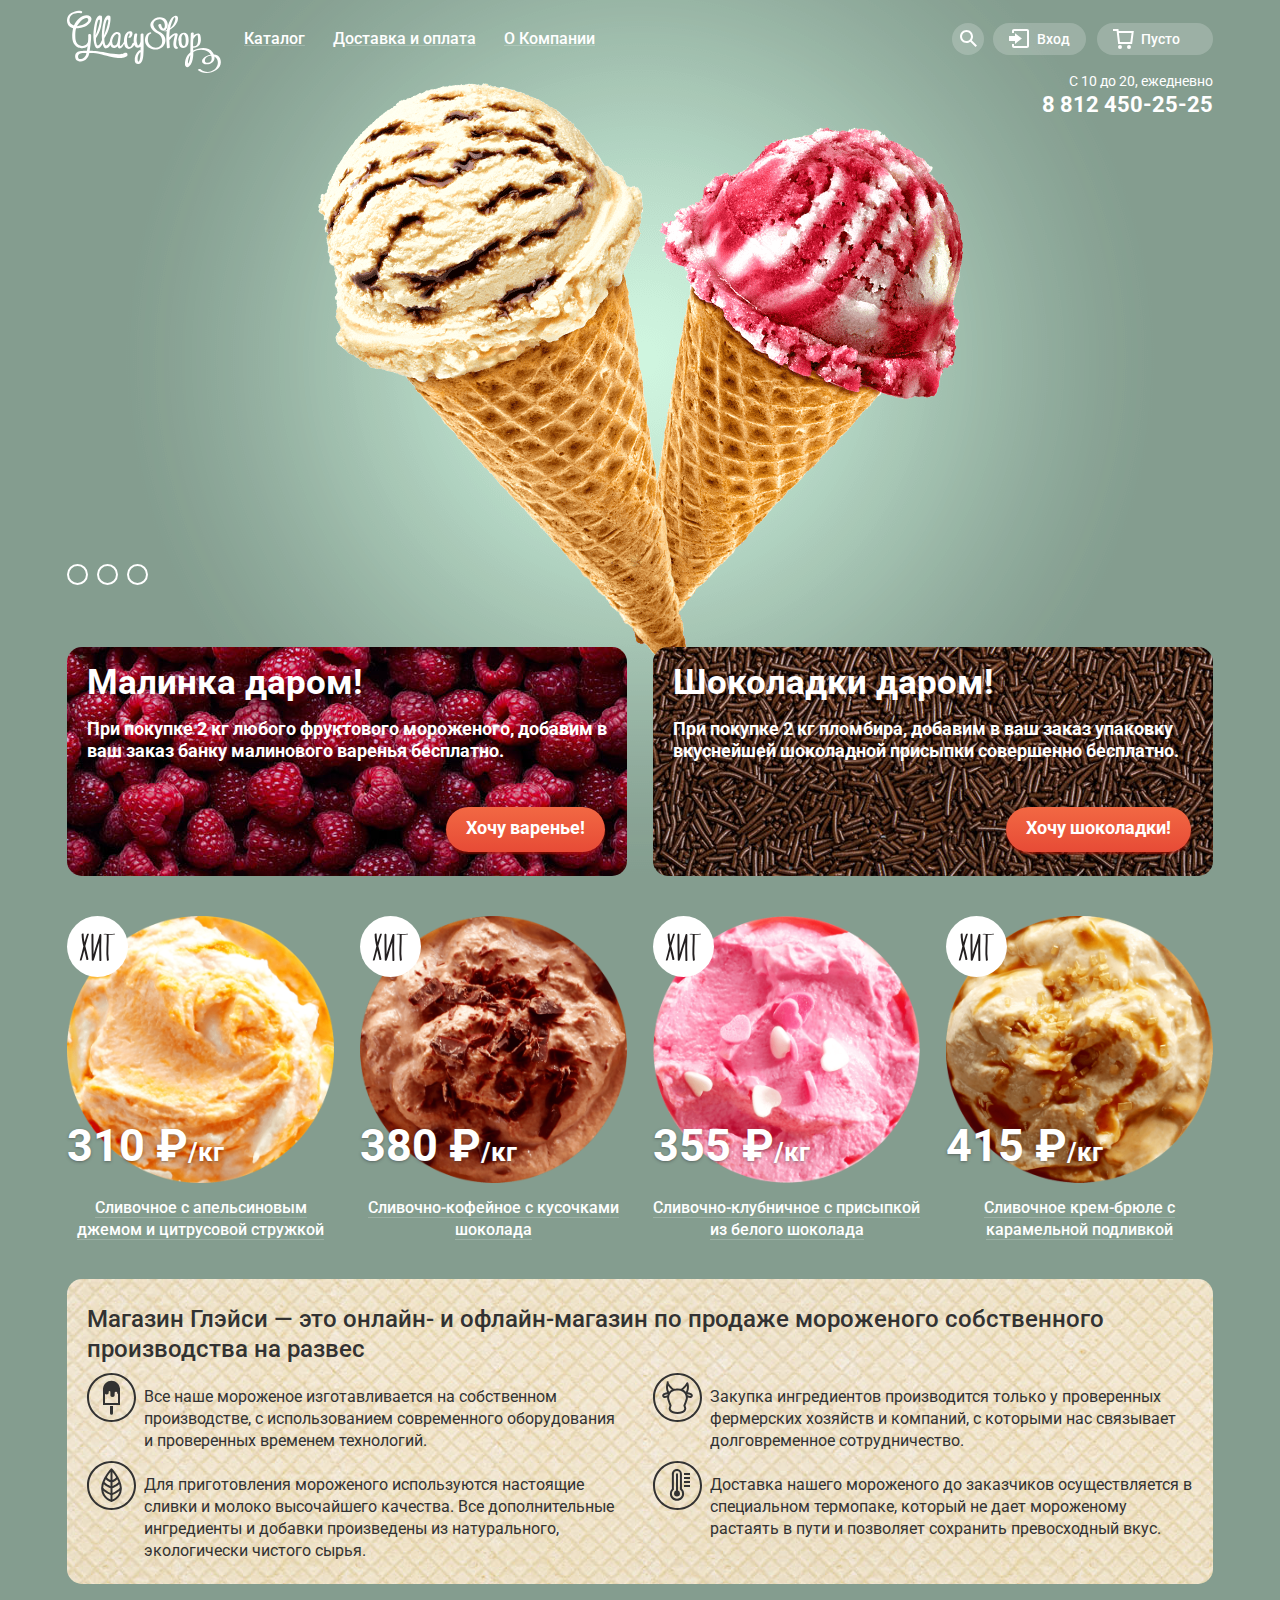
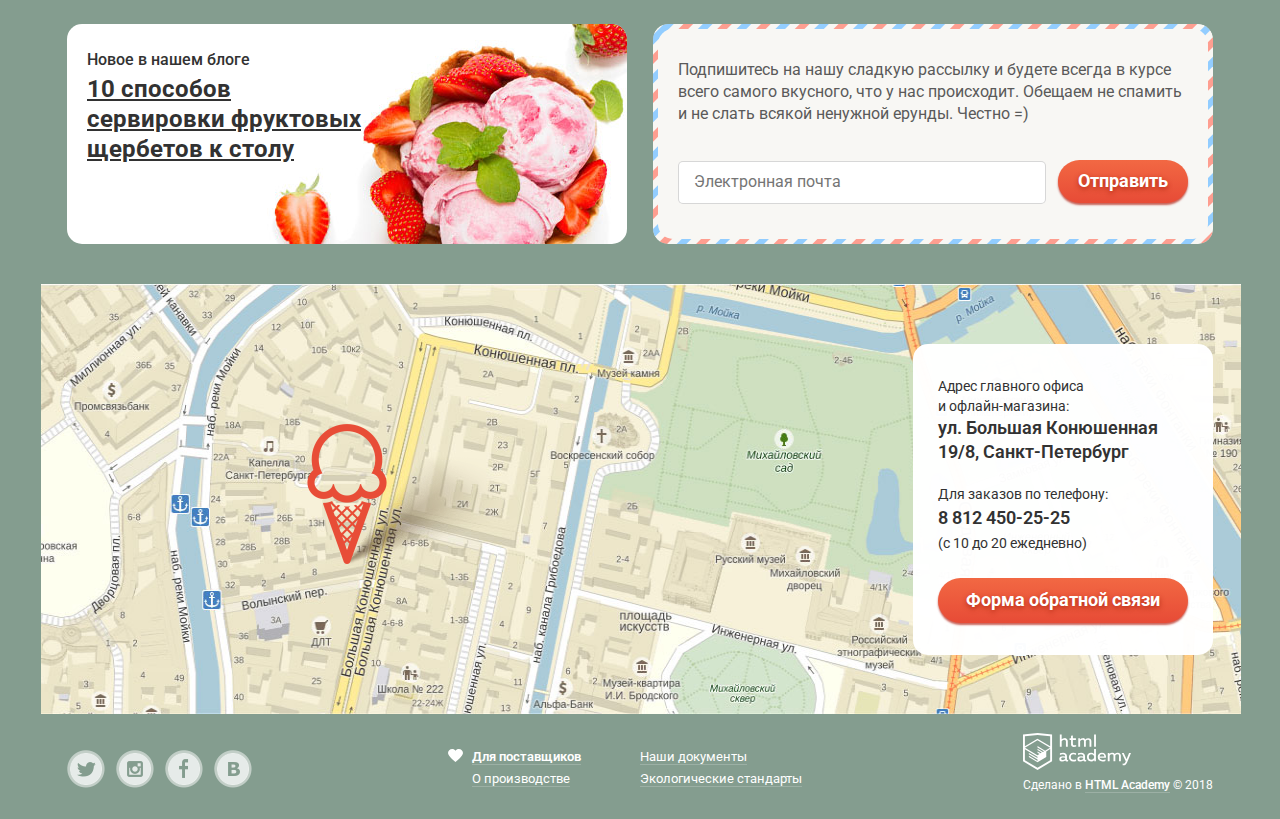
==== index.html @ d73fbcc4 "final index.html + style.css" ====
<!DOCTYPE html>
<html lang="ru">
<head>
  <meta charset="UTF-8">
  <title>Glaccy</title>
  <link href="https://fonts.googleapis.com/css?family=Roboto:400,500,700" rel="stylesheet">
  <link href="css/normalize.css" rel="stylesheet">
  <link rel="stylesheet" href="css/style.css">

</head>
<body>

<!--
ДОДЕЛАТЬ !

Добавить нормальный ховер на хиты,
JS на слайдер адекватный,
Карту запилить
-->


  <div class="wrapper">
  <div class="slider-wrapper-1">

    <header class="main-header">

       <div class="float-left">
         <div class="main-navigation-logo">
            <img src="img/min/logo.svg" alt="Логотип магазина мороженного">
         </div>

         <nav class="main-navigation" aria-label="Основная навигация">
          <ul class="main-navigation-list">
            <li>
              <a class="main-menu-link" href="#">Каталог</a>
              <ul class="main-navigation-sub-menu display-none">
                <li><a class="main-menu-link" href="#" class="sub-menu-first-list">Новинки</a></li>
                <li><a class="main-menu-link" href="catalog.html">Сливочное</a></li>
                <li><a class="main-menu-link" href="#">Щербеты</a></li>
                <li><a class="main-menu-link" href="#">Фруктовый лед</a></li>
                <li><a class="main-menu-link" href="#">Мелорин</a></li>
              </ul>
            </li>
            <li><a class="main-menu-link" href="#">Доставка и оплата</a></li>
            <li><a class="main-menu-link" href="#">О Компании</a></li>
          </ul>
        </nav>
      </div>

      <div class="float-right main-navigation-right-block">
       
        <div class="main-navigation-search">
          <button type="button" class="main-navigation-button-search navigation-button" aria-label="Форма поиска">
            <svg id="search-icon" xmlns="http://www.w3.org/2000/svg" xmlns:xlink="http://www.w3.org/1999/xlink" x="0px" y="0px" width="17px" height="17px" viewBox="0 0 17 17" enable-background="new 0 0 17 17" xml:space="preserve">
	          <path fill="#FFFFFF" id="search-icon-path" d="M16.958,15.527L11.75,10.32C12.533,9.247,13,7.93,13,6.5C13,2.91,10.09,0,6.5,0S0,2.91,0,6.5 S2.91,13,6.5,13c1.438,0,2.763-0.473,3.839-1.263l5.205,5.204L16.958,15.527z M6.5,11C4.019,11,2,8.981,2,6.5S4.019,2,6.5,2S11,4.019,11,6.5S8.981,11,6.5,11z"/>
            </svg>
          </button>
          <div class="search-wrapper display-none large-trigger-area">
            <form action="search" method="get" class="search-form">
              <label for="search-area" class="visually-hidden">Что ищем?</label>
              <input type="text" id="search-area" placeholder="Что ищем?">
              <button type="submit" class="visually-hidden" aria-label="Найти"></button>
            </form>
          </div>
        </div>

        <div class="main-navigation-login">
          <button type="button" class="main-navigation-button-login navigation-button" aria-label="Форма входа на сайт">
            <svg id="login-icon" xmlns="http://www.w3.org/2000/svg" xmlns:xlink="http://www.w3.org/1999/xlink" x="0px" y="0px" width="21px" height="19px" viewBox="0 0 21 19" enable-background="new 0 0 21 19" xml:space="preserve">
              <g id="login-icon-objects">
	          <polygon fill="#FFFFFF" points="6,14.875 12.917,9.5 6,4.125 6,7.042 -0.042,7.042 -0.042,11.959 6,11.959"/>
	          <path fill="#FFFFFF" d="M18,0H5C3.9,0,3,0.9,3,2v2h2V2h13v15H5v-2H3v2c0,1.1,0.9,2,2,2h13c1.1,0,2-0.9,2-2V2C20,0.9,19.1,0,18,0z"/>
              </g>
            </svg>
            Вход
          </button>
          <div class="main-navigation-login-form display-none large-trigger-area">
              <form action="login" method="post" class="login-form">
                <label for="email-area" class="visually-hidden">Введите свою электронную почту</label>
                <input type="email" id="email-area" placeholder="Электронная почта">
                <label for="password-area" class="visually-hidden">Введите пароль</label>
                <input type="password" id="password-area" placeholder="Пароль">
                <div class="login-form-subdiv">
                  <button type="submit" class="button main-navigation-login-button">Войти</button>
                  <ul class="main-navigation-login-form-list">
                      <li><a class="dark-link" href="frg-pass.html">Забыли пароль?</a></li>
                      <li><a class="dark-link" href="reg.html">Новая регистрация</a></li>
                  </ul>
                </div>
              </form>
          </div>
        </div>

        <div class="main-navigation-cart">
          <button type="button" class="main-navigation-button-cart navigation-button" aria-label="Корзина">
            <svg id="cart-icon" xmlns="http://www.w3.org/2000/svg" xmlns:xlink="http://www.w3.org/1999/xlink" x="0px" y="0px" width="21px" height="20px" viewBox="0 0 21 20" enable-background="new 0 0 21 20" xml:space="preserve">
              <path id="red-cart" fill="transparent" d="M5.888 4.031L6.922 13h10.45l1.176-8.969z"/>
	          <path fill="#FFFFFF" d="M5.657,2.031L5.422,0H0v2h3.64l1.5,13h13.988l1.699-12.969H5.657z M17.372,13H6.922L5.888,4.031h12.66 L17.372,13z"/>
	          <circle fill="#FFFFFF" cx="6.984" cy="18" r="2"/>
	          <circle fill="#FFFFFF" cx="15.984" cy="18" r="2"/>
            </svg>
            Пусто
          </button>
          <div class="cart-form-wrapper display-none large-trigger-area">
            <form action="cart" method="post" class="cart-form">
              <div class="cart-products">
                <section class="cart-product">
                  <table class="table-product">
                    <tr>
                      <td>
                        <button type="button" class="product-delete"><span class="visually-hidden">Удалить товар</span></button>
                      </td>
                      <td>Пломбир с апельсиновым джемом</td>
                      <td>1,5 кг х <span class="cart-product-price">200 руб.</span></td>
                      <td>300 руб.</td>
                    </tr>
                  </table>
                </section>
                <section class="cart-product">
                  <table class="table-product">
                    <tr>
                      <td>
                        <button type="button" class="product-delete"><span class="visually-hidden">Удалить товар</span></button>
                      </td>
                      <td>Клубничный пломбир с присыпкой  из белого шоколада</td>
                      <td>1,5 кг х <span class="cart-product-price">300 руб.</span></td>
                      <td>450 руб.</td>
                    </tr>
                  </table>
                </section>
              </div>
              <p class="total-price">Итого: 750 руб.</p>
              <button type="submit" class="button cart-button">Оформить заказ</button>
            </form>
          </div>
        </div>

        <div class="main-navigation-contactus">
          <p>
            <span class="contactUs-time">С 10 до 20, ежедневно</span><br>
            <span class="contactUs-tel">8 812 450-25-25</span>
          </p>
        </div>
      </div>
    </header>

    <main class="main-cotent">
      <h1 class="visually-hidden">Магазин мороженного Gllacy</h1>

      <section class="slider">
        <h2 class="visually-hidden">Выгодное предложение</h2>
        <section class="slide">
          <p>Крем-брюле и пломбир с малиновым джемом</p>
          <button type="button" class="button slide-button">Давайте оба!</button>
        </section>
        <section class="slide">
          <p>Шоколадный пломбир и лимонный сорбет</p>
          <button type="button" class="button slide-button">Давайте оба!</button>
        </section>
        <section class="slide">
          <p>Пломбир с помадкой и клубничный щербет</p>
          <button type="button" class="button slide-button">Давайте оба!</button>
        </section>
        <div class="slider-controls">
          <button class="control-button"><p class="visually-hidden">Первый слайд</p></button>
          <button class="control-button"><p class="visually-hidden">Второй слайд</p></button>
          <button class="control-button"><p class="visually-hidden">Третий слайд</p></button>
        </div>
      </section>

      <div class="banner">
        <section class="main-banner raspberry">
          <h2>Малинка даром!</h2>
          <p>При покупке 2 кг любого фруктового мороженого, добавим в ваш заказ банку малинового варенья бесплатно.</p>
          <a href="#" class="main-banner-button button">Хочу варенье!</a>
        </section>
        <section class="main-banner choco">
          <h2>Шоколадки даром!</h2>
          <p>При покупке 2 кг пломбира, добавим в ваш заказ упаковку вкуснейшей шоколадной присыпки совершенно бесплатно.</p>
          <a href="#" class="main-banner-button button">Хочу шоколадки!</a>
        </section>
      </div>

      <section class="catalog catalog-hits">
        <h2 class="visually-hidden">Лучшее мороженое</h2>
        <ul class="catalog-list">
          <li>
            <div class="hits-link">
              <a class="light-link" href="catalog-item.html">
                <h3><span class="underline">Сливочное с апельсиновым джемом и цитрусовой стружкой</span></h3>
                <figure>
                  <p><img src="img/min/hit1-min.png" alt="Ice-cream Hits" width="267" height="267"></p>
                  <figcaption>
                    <span class="catalog--price">310 ₽</span><span class="catalog--rank">/кг</span>
                  </figcaption>
                </figure>
              </a>
              <button class="button hits-button display-none" type="button">Быстрый просмотр</button>
            </div>
          </li>
          <li>
            <div class="hits-link">
              <a class="light-link" href="catalog-item.html">
                <h3><span class="underline">Сливочно-кофейное с кусочками шоколада</span></h3>
                <figure>
                  <p><img src="img/min/hit2-min.png" alt="Ice-cream Hits" width="267" height="267"></p>
                  <figcaption>
                    <span class="catalog--price">380 ₽</span><span   class="catalog--rank">/кг</span>
                  </figcaption>
                </figure>
              </a>
              <button class="button hits-button display-none" type="button">Быстрый просмотр</button>
            </div>
          </li>
          <li>
            <div class="hits-link">
              <a class="light-link" href="catalog-item.html">
                <h3><span class="underline">Сливочно-клубничное с присыпкой из белого шоколада</span></h3>
                <figure>
                  <p><img src="img/min/hit3-min.png" alt="Ice-cream Hits" width="267" height="267"></p>
                  <figcaption>
                    <span class="catalog--price">355 ₽</span><span   class="catalog--rank">/кг</span>
                  </figcaption>
                </figure>
              </a>
              <button class="button hits-button display-none" type="button">Быстрый просмотр</button>
            </div>
          </li>
          <li>
            <div class="hits-link">
              <a class="light-link" href="catalog-item.html">
                <h3><span class="underline">Сливочное крем-брюле с карамельной подливкой</span></h3>
                <figure>
                  <p><img src="img/min/hit4-min.png" alt="Ice-cream Hits" width="267" height="267"></p>
                  <figcaption>
                    <span class="catalog--price">415 ₽</span><span   class="catalog--rank">/кг</span>
                  </figcaption>
                </figure>
              </a>
              <button class="button hits-button display-none" type="button">Быстрый просмотр</button>
            </div>
          </li>
          
        </ul>
      </section>

      <section class="main-seo">
        <h2>Магазин Глэйси — это онлайн- и офлайн-магазин по продаже мороженого собственного производства на развес</h2>
        <ul class="main-seo-benefits">
          <li class="seo-list seo-1">Все наше мороженое изготавливается на собственном производстве, с использованием современного оборудования и проверенных временем технологий.</li>
          <li class="seo-list seo-2">Закупка ингредиентов  производится только у проверенных фермерских хозяйств и компаний, с которыми нас связывает долговременное сотрудничество.</li>
          <li class="seo-list seo-3">Для приготовления мороженого используются настоящие сливки и молоко высочайшего качества. Все дополнительные ингредиенты и добавки произведены из натурального, экологически чистого сырья. </li>
          <li class="seo-list seo-4">Доставка нашего мороженого до заказчиков осуществляется в специальном термопаке, который не дает мороженому растаять в пути и позволяет сохранить превосходный вкус.</li>
        </ul>
      </section>

      <div class="wrapper-main-news">
        <section class="main-news">
          <h2>Новое в нашем блоге</h2>
          <a class="dark-link" href="#">10 способов сервировки фруктовых щербетов к столу</a>
        </section>
        <div class="mailling-wrapper">
          <section class="main-mailing">
            <h2 class="visually-hidden">Подписка на рассылку</h2>
            <p>Подпишитесь на нашу сладкую рассылку и будете всегда в курсе всего самого вкусного, что у нас происходит. Обещаем не спамить и не слать всякой ненужной ерунды. Честно =) </p>
            <form action="mail" method="post">
              <label for="mail-form" class="visually-hidden">Введите адрес электронной потчы</label>
              <input type="email" id="mail-form" placeholder="Электронная почта">
              <button class="main-mailing-button button">Отправить</button>
            </form>
          </section>
        </div>
      </div>

      <section class="main-map">
        <h2 class="visually-hidden">Как нас найти</h2>

<!--        тут еще карту добавить-->

        <img src="img/map.jpg" alt="Карта, как добраться до магазина" width="1200" height="430">
        <form action="contact" class="contact-us" method="post">
          <p>Адрес главного офиса<br>
             и офлайн-магазина:<br>
             <span>ул. Большая Конюшенная<br>
             19/8, Санкт-Петербург</span><br>
             Для заказов по телефону:<br>
             <span>8 812 450-25-25</span><br>
             (с 10 до 20 ежедневно)</p>
          <button type="button" id="modal-button-contact-us" class="contact-us-button button gllacy-button">Форма обратной связи</button>
        </form>
      </section>
    </main>

    <footer class="main-footer">
      <div class="footer-block">
        <ul class="main-footer-social" aria-label="Мы в соцсетях">
          <li><a href="#" class="main-footer-social-twitter" aria-label="Twitter"></a></li>
          <li><a href="#" class="main-footer-social-instagram" aria-label="instagram"></a></li>
          <li><a href="#" class="main-footer-social-facebook" aria-label="facebook"></a></li>
          <li><a href="#" class="main-footer-social-vkontakte" aria-label="vkontakte"></a></li>
        </ul>
      </div>
      <div class="footer-block-center">
        <ul class="main-footer-link" aria-label="Дополнительная информация">
          <li><a class="heart light-link" href="#">Для поставщиков</a></li>
          <li><a class="light-link" href="#">Наши документы</a></li>
          <li><a class="light-link" href="#">О производстве </a></li>
          <li><a class="light-link" href="#">Экологические стандарты</a></li>
        </ul>
      </div>
      <div class="footer-block footer-block-logo">
        <div class="main-footer-madein">
          <a href="https://htmlacademy.ru">
            <img src="img/icons/logo-html.svg" alt="Ссылка на сайт HTMLacademy" width="108" height="37" class="logo-link">
          </a>
          <p>Сделано в <a class="html-link light-link" href="htmlacademy.ru">HTML Academy</a><time datetime="2018-09-10"> © 2018</time></p>
        </div>
      </div>
    </footer>

    <section class="modal-contact">
      <h2 class="visually-hidden">Форма обратной связи</h2>
      <p>Мы обязательно Вам ответим!</p>
      <form action="contact-us">
        <label for="modal-contact-name" class="visually-hidden">Как вас зовут?</label>
        <input type="text" id="modal-contact-name" placeholder="Как Вас зовут?">
        <label for="modal-contact-email" class="visually-hidden">Введите Вашу почту</label>
        <input type="email" id="modal-contact-email" placeholder="Ваша почта для ответа?">
        <p>
         <label for="modal-contact-about" class="visually-hidden">Напишите что-нибудь</label>
         <textarea id="modal-contact-about" placeholder="Напишите что-нибудь..."></textarea>
        </p>
        <button type="submit" class="modal-contact-button button">Отправить</button>
      </form>
    </section>

  </div>
  </div>
  <script src="js/script.js"></script>
</body>
</html>
---- css/style.css ----
body {
  margin: 0;
  padding: 0;
  
  font-family: "Roboto", sans-serif;
  font-size: 16px;
  line-height: 22px;
  font-weight: 400;
  color: #fff;
  
  background-color: #849d8f;
}

img {
  width: 100%;
  height: auto;
}

input[type="text"],
input[type="textarea"],
input[type="email"],
input[type="password"],
input[type="search"] {
  font-size: 16px;
  color: #323232;
}

input[type="text"]:hover,
input[type="text"]:focus,
input[type="textarea"]:hover,
input[type="textarea"]:focus,
input[type="email"]:hover,
input[type="email"]:focus,
input[type="password"]:hover,
input[type="password"]:focus,
input[type="search"]:hover,
input[type="search"]:focus {
  border: 2px solid rgba(154, 154, 154, 0.5);
  padding: 9px 14px;
}

.main-menu-link {
  text-decoration: none;
  color: #fff;
}

.dark-link {
  text-decoration: none;
  color: #323232;
  font-weight: 500;
  font-size: 16px;
  line-height: 18px;
}

.dark-link:hover,
.dark-link:focus,
.dark-link:active {
  color: #e84d37;
}

.light-link {
  text-decoration: none;
  color: #fff;
  font-weight: 500;
  font-size: 16px;
  line-height: 18px;
}

.light-link:hover,
.light-link:focus,
.light-link:active {
  color: #ffbc9e;
}

.wrapper {
  max-width: 1200px;
  margin: 0 auto;
  padding: 0 27px;
  -webkit-box-sizing: border-box;
  box-sizing: border-box;
}

.main-header {
  padding-top: 10px;
  position: relative;
  z-index: 100;
}

.button {
  display:block;
  margin: 36px auto 0;
  border: none;
  border-radius: 32px;
  background-image: -webkit-gradient(linear, left top, left bottom, from(#f26843), to(#e74b36));
  background-image: linear-gradient(to bottom, #f26843 0%, #e74b36 100%);
  -webkit-box-shadow: 0px 2px 2px 0px rgba(172, 16, 0, 0.64);
  box-shadow: 0px 2px 2px 0px rgba(172, 16, 0, 0.64);
  width: 189px;
  height: 45px;
  color: #fff;
  font-size: 18px;
  font-weight: 700;
  text-shadow: 0px 2px 5px rgba(160, 32, 11, 0.76);
  cursor: pointer;
}

.button:hover,
.button:focus {
  background-image: -webkit-gradient(linear, left top, left bottom, from(#f58669), to(#ec6f5e));
  background-image: linear-gradient(to bottom, #f58669 0%, #ec6f5e 100%);
  -webkit-box-shadow: 0px 2px 2px 0px rgb(172, 16, 0);
  box-shadow: 0px 2px 2px 0px rgb(172, 16, 0);
}

.button:active {
  background-image: -webkit-gradient(linear, left top, left bottom, from(#d74632), to(#e1613e));
  background-image: linear-gradient(to bottom, #d74632 0%, #e1613e 100%);
  -webkit-box-shadow: inset 0px 2px 2px 0px rgb(148, 39, 24);
  box-shadow: inset 0px 2px 2px 0px rgb(148, 39, 24);
}

/*скрываем невидимые заголовки*/
.visually-hidden:not(:focus):not(:active),
input[type="checkbox"].visually-hidden,
input[type="radio"].visually-hidden {
  position: absolute;
  clip: rect(0 0 0 0);
  -webkit-clip-path: inset(100%);
  clip-path: inset(100%);
  overflow: hidden;
  width: 1px;
  height: 1px;
  margin: -1px;
  padding: 0;
  border: 0;
  white-space: nowrap;
}

/*двигаем лого, меню, поиск, корзину и т.д.*/
.float-left {
  float: left;
}

.float-right {
  float: right;
}

/*оформляем логотип*/
.main-navigation-logo {
  display: inline-block;
}

/*оформляем главное меню  */          
.main-navigation {
  display: inline-block;
  position: relative;
  top: -30px;
  left: 5px;
  z-index: 100;
}

.main-navigation-list {
  display: -webkit-box;
  display: -ms-flexbox;
  display: flex;
  margin: 0;
  padding: 0;
  list-style: none;
  -ms-flex-wrap: wrap;
  flex-wrap: wrap;
}

.main-navigation-list a {
  display: block;
  padding: 8px 14px;
  text-decoration: underline;
  line-height: 18px;
  font-weight: 500;
  
/*  тут слабая поддержка, но что поделаешь =)*/
  -webkit-text-decoration-color: rgba(255,255,255,0.2);
  text-decoration-color: rgba(255,255,255,0.2);
  text-decoration-skip: ink;
  -webkit-text-decoration-skip: ink;
}

/*выделяем менюху на странице которой находимся*/
.site-navigation-current {
  background-color: #d07058;
  border-radius: 16px
}

.main-navigation-list a:hover,
.main-navigation-list a:focus {
  background-color: #f7f6f3;
  border-radius: 16px;
  color: #333;
  text-decoration: none;
}

.main-navigation-list a:active {
  background-color: rgba(248, 247, 244, 0.9);
  -webkit-box-shadow: inset 0px 2px 1px 0px rgba(105, 105, 105,1);
  box-shadow: inset 0px 2px 1px 0px rgba(105, 105, 105,1);
}

.main-navigation-list li:hover .display-none,
.main-navigation-list li:focus-within .display-none,
.main-navigation-list li:focus .display-none {
  visibility: visible;
  opacity: 1;
}

.display-none {
  visibility: hidden;
  opacity: 0;
}

.main-navigation-sub-menu {
  position: absolute;
  list-style: none;
  margin: 0;
  padding: 0;
  left: -6px;
  margin-top: 5px;
  min-width: 143px;
  background-color: rgb(248, 247, 244);
  -webkit-box-shadow: 0px 20px 20px 0px rgba(0, 0, 0, 0.4);
  box-shadow: 0px 20px 20px 0px rgba(0, 0, 0, 0.4);
  border-radius: 5px;
}

.main-navigation-list .main-navigation-sub-menu::after {
  content: "";
  display: block;
  position: absolute;

/*  видимость области всплывающей менюшки*/
/*  background-color: rgba(0,0,0,0.3);*/

  width: 120%;
  height: 130%;
  top: -37px;
  left: -14px;
  z-index: -1;
}

.main-navigation-sub-menu a {
  color: #333;
  font-weight: 400;
  
  color: #323232;
  font-size: 14px;
  line-height: 16px;
  padding-left: 20px;
  padding-top: 6px;
  padding-bottom: 6px;
  margin: 2px 0;
}

.main-navigation-sub-menu .sub-menu-first-list {
  font-weight: 700;
  padding: 6px 0 6px 20px;
  margin: 6px 0;
  position: relative;
}

.main-navigation-sub-menu li .sub-menu-first-list::after {
  content: "";
  display: block;
  position: absolute;
  width: 128px;
  height: 1px;
  top: 31px;
  left: 7px;  
  background-color: #d1d0ce;
}

.main-navigation-sub-menu li a[href]:hover,
.main-navigation-sub-menu li a[href]:focus {
  background-color: #fbded7;
  border-radius: 0;
}

.main-navigation-sub-menu li a[href]:active {
  background-color: #f6b5a5;
  -webkit-box-shadow: none;
  box-shadow: none;
}

.current-link-sub-menu a {
  color: #fff;
}
/*конец оформления главного меню*/

/*оформляем блок поиска, входа и корзины*/
.main-navigation-right-block {
  margin-top: 13px;
}

.navigation-button {
  height: 32px;
  border: none;
  cursor: pointer;
  color: #fff;
  font-size: 14px;
  font-weight: 500;
}

.main-navigation-search,
.main-navigation-login,
.main-navigation-cart {
  position: relative;
  display: inline-block;
  vertical-align: middle;
}

.main-navigation-search {
/*  не знаю от куда это, но без него криво*/
  height: 32px;
  margin-right: 5px;
}

/*блок поиска*/
.main-navigation-button-search {
  background-color: rgba(255,255,255,0.2);
  width: 32px;
  border-radius: 50%;
  padding-top: 3px;
}

.search-wrapper {
  position: absolute;
  width: 342px;
  min-height: 84px;
  background-color: #f8f7f4;
  right: 0;
  top: 37px;
  border-radius: 5px;
  -webkit-box-shadow: 0px 20px 20px 0px rgba(0, 0, 0, 0.4);
  box-shadow: 0px 20px 20px 0px rgba(0, 0, 0, 0.4);
  padding: 20px 16px;
  -webkit-box-sizing: border-box;
  box-sizing: border-box;
}

.search-wrapper input[type="text"],
.login-form input[type="email"],
.login-form input[type="password"] {
  width: 100%;
  line-height: 24px;
  padding: 10px;
  -webkit-box-sizing: border-box;
  box-sizing: border-box;
  border: 1px solid #d3d3d2;
  border-radius: 5px;
  background-color: #fff;
}

/*блок логина*/
.main-navigation-button-login {
  width: 93px;
  margin-right: 7px;
  background-color: rgba(255,255,255,0.2);
  border-radius: 16px;
  padding-left: 33px;
}

.main-navigation-button-login #login-icon {
  position: absolute;
  left: 16px;
  top: 6px;
}

.main-navigation-login-form {
  position: absolute;
  width: 278px;
  min-height: 214px;
  -webkit-box-sizing: border-box;
  box-sizing: border-box;
  background-color: #f8f7f4;
  border-radius: 5px;
  -webkit-box-shadow: 0px 20px 20px 0px rgba(0, 0, 0, 0.4);
  box-shadow: 0px 20px 20px 0px rgba(0, 0, 0, 0.4);
  padding: 20px;
  right: 7px;
  top: 37px;
}

.login-form {
  display: -webkit-box;
  display: -ms-flexbox;
  display: flex;
  -webkit-box-orient: vertical;
  -webkit-box-direction: normal;
  -ms-flex-direction: column;
  flex-direction: column;
}

.login-form input[type="email"] {
  margin-bottom: 20px;
}

.login-form-subdiv {
  margin-top: 20px;
  display: -webkit-box;
  display: -ms-flexbox;
  display: flex;
  -webkit-box-pack: justify;
  -ms-flex-pack: justify;
  justify-content: space-between;
  
}

.main-navigation-login-button {
  margin: 0;
  padding: 0;
  width: 100px;
}

.main-navigation-login-form-list {
  list-style: none;
  margin: 0;
  padding: 0;
  
}

.main-navigation-login-form-list a {
  color: #323232;
  text-decoration: underline;
  font-size: 13px;
  line-height: 24px;
}

/*блок корзины*/
.main-navigation-button-cart {
  width: 116px;
  background-color: rgba(255,255,255,0.2);
  padding-left: 16px;
  border-radius: 16px;
}

.main-navigation-button-cart #cart-icon {
  position: absolute;
  left: 16px;
  top: 6px;
}

.cart-form-wrapper {
  position: absolute;
  width: 540px;
  min-height: 243px;
  -webkit-box-sizing: border-box;
  box-sizing: border-box;
  background-color: #f8f7f4;
  border-radius: 5px;
  -webkit-box-shadow: 0px 20px 20px 0px rgba(0, 0, 0, 0.4);
  box-shadow: 0px 20px 20px 0px rgba(0, 0, 0, 0.4);
  right: 0;
  top: 37px;
  padding: 30px 20px 20px;
}

.cart-products {
  border-bottom: 1px solid #ccccc9;
}

.cart-product {
  margin-bottom: 20px;
}

.cart-product .product-delete {
  background-image: url(../img/cross-small.svg);
  background-size: 15px 15px;
  background-repeat: no-repeat;
  background-position: center top;
  width: 15px;
  height: 30px;
  border: none;
  padding: 0;
  background-color: transparent;
  cursor: pointer;
}

.table-product {
  color: #323232;
  font-size: 13px;
  line-height: 16px;
  width: 100%;
  border-collapse: collapse;
}

.table-product tr {
  vertical-align: top;
}

.table-product td {
  position: relative;
}

.table-product td:first-child {
  width: 15px;
}

.table-product td:nth-child(2) {
  padding-left: 55px;
  padding-right: 5px;
}

.table-product td:nth-child(2)::before {
  display: block;
  content: "";
  position: absolute;
  width: 33px;
  height: 33px;
  left: 10px;
  top: -8px;
}

.table-product td:nth-child(3) {
  width: 125px;
}

.table-product td:nth-child(4) {
  width: 65px;
}

.cart-product:nth-child(1) td:nth-child(2)::before {
  background-image: url(../img/cart/first.png);
}

.cart-product:nth-child(2) td:nth-child(2)::before {
  background-image: url(../img/cart/second.png);
}

.cart-product-price {
  color: #999;
}

.total-price {
  color: #323232;
  font-size: 15px;
  line-height: 18px;
  font-weight: bold;
  margin: 0;
  float: right;
  margin-top: 15px;
  margin-bottom: 15px;
}

.cart-button {
  margin: 0;
  padding: 0;
  float: right;
  clear: both;
}

/*оживление блоков*/
.main-navigation-button-search:hover,
.main-navigation-button-search:focus,
.main-navigation-button-login:hover,
.main-navigation-button-login:focus,
.main-navigation-button-cart:hover,
.main-navigation-button-cart:focus{
  background-color: #f8f7f4;
  color: #343434;
}

.main-navigation-button-search:hover svg #search-icon-path,
.main-navigation-button-search:focus svg #search-icon-path,
.main-navigation-button-login:hover svg polygon,
.main-navigation-button-login:focus svg polygon,
.main-navigation-button-login:hover svg path,
.main-navigation-button-login:focus svg path,
.main-navigation-button-cart:hover path,
.main-navigation-button-cart:focus path,
.main-navigation-button-cart:hover circle,
.main-navigation-button-cart:focus circle {
  fill: #343434;
}

.main-navigation-button-cart:hover #red-cart,
.main-navigation-button-cart:focus #red-cart {
  fill: #E84D37;
}

.main-navigation-button-search:hover ~ .display-none,
.main-navigation-button-search:focus ~ .display-none,

.main-navigation-button-login:hover ~ .display-none,
.main-navigation-button-login:focus ~ .display-none,
.main-navigation-button-cart:hover ~ .display-none,
.main-navigation-button-cart:focus ~ .display-none {
  opacity: 1;
  visibility: visible;
}

.large-trigger-area::after {
  content: "";
  position: absolute;
  display: block;
/*  background-color: rgba(0, 0, 0, 0.2);*/
  width: 100%;
  height: 5px;
  top: -5px;
  left: 0;
}

.main-navigation-button-search ~ .large-trigger-area::after {
  height: 15px;
  top: -15px;
}

.large-trigger-area:hover {
  opacity: 1;
  visibility: visible;
}

/*
.main-navigation-button-search::after {
  width: 150%;
  left: -30%;
}
*/

/*блок времени работы и телефонов*/
.main-navigation-contactus span {
  float: right;
}

.contactUs-time {
  font-size: 14px;
  line-height: 16px;
  margin-top: 2px;
}

.contactUs-tel {
  font-size: 22px;
  line-height: 24px;
  font-weight: 700;
  margin-top: 0;
}
/*конец блоков хедера*/

/*слайдер*/
.slider-wrapper-1 {
  background: url(../img/min/slide_1-min.png) no-repeat top center;
}

.slider-wrapper-2 {
  background: url(../img/min/slide_2-min.png) no-repeat top center;
}

.slider-wrapper-3 {
  background: url(../img/min/slide_3-min.png) no-repeat top center;
}

.slider {
  clear: both;
  position: relative;
  min-height: 500px;
}

.slide {
  position: absolute;
  opacity: 0;
} 

.slide p {
  display: inline-block;
  font-weight: 700;
  font-size: 60px;
  line-height: 60.35px;
  margin: 275px 230px 0;
  text-align: center;
}

.slide-button {
  display:block;
  margin: 31px auto 0;
  border: none;
  border-radius: 32px;
  background-image: -webkit-gradient(linear, left top, right top, from(rgb(231,74,53)), to(rgb(242,104,67)));
  background-image: linear-gradient(90deg, rgb(231,74,53) 0%, rgb(242,104,67) 100%);
  -webkit-box-shadow: 0px 2px 2px 0px rgba(172, 16, 0, 0.64);
  box-shadow: 0px 2px 2px 0px rgba(172, 16, 0, 0.64);
  width: 280px;
  height: 62px;
  color: #fff;
  font-size: 32px;
  font-weight: 700;
  text-shadow: 0px 2px 5px rgba(160, 32, 11, 0.76);
  cursor: pointer;
}

.slide-show {
  opacity: 1;
}

.slider-controls {
  position: absolute;
  bottom: 32px;
  left: 0;
  height: 21px;
  z-index: 100;
}

.control-button {
  display: inline-block;
  width: 21px;
  height: 21px;
  -webkit-box-sizing: border-box;
  box-sizing: border-box;
  border: 2px solid #fff;
  border-radius: 50%;
  margin-right: 5px;
  cursor: pointer;
  background-color: transparent;
}

.control-button:hover {
  background-color: rgba(255,255,255,0.4);
}
.control-button:focus {
  background-color: #fff;
}

.control-button-checked {
  background-color: #fff;
}
/*конец слайдера*/

/*банеры*/
.banner {
  display: -webkit-box;
  display: -ms-flexbox;
  display: flex;
  margin-top: 30px;
  -webkit-box-pack: justify;
  -ms-flex-pack: justify;
  justify-content: space-between;
}

.main-banner {
  width: 560px;
  min-height: 229px;
  background-size: cover;
  border-radius: 15px;
  padding: 25px 20px;
  -webkit-box-sizing: border-box;
  box-sizing: border-box;
  position: relative;
}

.main-banner h2 {
  margin: 0;
  font-size: 35px;
}

.main-banner p {
  font-size: 18px;
  font-weight: bold;
  line-height: 22px;
  margin: 24px 0 0;
}

.main-banner .main-banner-button {
  margin: 0;
  position: absolute;
  bottom: 24px;
  right: 22px;
  text-align: center;
  line-height: 42px;
  text-decoration: none;
  width: auto;
  padding: 0 20px;
  text-shadow: none
}

.banner .raspberry {
  background-image: url(../img/min/banner1.jpg);
}

.banner .choco {
  background-image: url(../img/min/banner2.jpg);
}
/*конец банера*/


/*хиты*/
.catalog-hits {
  z-index: 10;
}

.catalog-list {
  display: -webkit-box;
  display: -ms-flexbox;
  display: flex;
  list-style: none;
  -webkit-box-pack: justify;
  -ms-flex-pack: justify;
  justify-content: space-between;
  -ms-flex-wrap: wrap;
  flex-wrap: wrap;
  margin: 40px 0 0;
  padding: 0;
  position: relative;
}

.hits-link {
  position: relative;
  margin-bottom: 80px;
}

.hits-link:hover .light-link,
.hits-link:focus .light-link,
.hits-link:active .light-link,
.hits-link:focus-within .light-link {
  color: inherit;
}

/*
.catalog-list li:hover .hits-link,
.catalog-list li:focus .hits-link {
  background-color: rgba(248, 247, 244, 0.2);
  border-radius: 2px;
  box-shadow: 0 0 0 12px rgba(248, 247, 244, 0.2),
              0 60px 0 12px rgba(248, 247, 244, 0.2);
}
*/

.catalog-list li:hover .hits-link::before,
.catalog-list li:focus .hits-link::before {
  content: "";
  display: block;
  position: absolute;
  width: 295px;
  height: 128%;
  background-color: rgb(248, 247, 244);
  border-radius: 5px;
  opacity: 0.2;
  -webkit-box-shadow: 0px 20px 20px 0px rgba(0, 0, 0, 0.4);
  box-shadow: 0px 20px 20px 0px rgba(0, 0, 0, 0.4);
  margin-left: -15px;
  margin-top: -7px;
}



.hits-link:hover .display-none,
.hits-link:focus .display-none {
  opacity: 1;
  visibility: visible;
}

.hits-button {
  margin: 0;
  padding: 0 10px;
  width: auto;
  margin-top: 17px;
  z-index: 1;
  position: absolute;
  left: 35px;
}

.catalog-list a {
  display: -webkit-box;
  display: -ms-flexbox;
  display: flex;
  -webkit-box-orient: vertical;
  -webkit-box-direction: reverse;
  -ms-flex-flow: column-reverse;
  flex-flow: column-reverse;
  width: 267px;
}

.catalog-list a::before {
  content: "";
  display: block;
  width: 61px;
  height: 61px;
  background-image: url(../img/icons/hit.svg);
  background-repeat: no-repeat;
  position: absolute;
  top: 0;
  z-index: 2;
}

.catalog-list a p {
  margin: 0;
}

.catalog-list h3 {
  margin: 10px 0 0 0;
  font-size: 16px;
  line-height: 22px;
  font-weight: 500;
  text-align: center;
  z-index: 1;
}

.underline {
  border-bottom: 1px solid rgba(255,255,255,0.2);
}

.catalog-list li figure {
  margin: 0;
  position: relative;
  z-index: 1;
}

figcaption {
  position: absolute;
}

figcaption .catalog--price,
figcaption .catalog--rank {
  font-size: 45px;
  font-weight: 700;
  position: relative;
  top: -50px;
  text-shadow: 0px 1px 3px rgba(49, 50, 53, 0.5);
}

figcaption .catalog--rank {
  font-size: 26px;
}
/*конец хиты*/


/*seo*/
.main-seo {
  background-image: url(../img/pattern.jpg);
  border-radius: 15px;
  color: #323232;
  margin-top: -42px; 
  z-index: 20;
}

.main-seo h2 {
  margin: 0;
  padding: 25px 20px 22px 20px;
  font-size: 24px;
  line-height: 30px;
  font-weight: 500;
}

.main-seo ul {
  list-style: none;
  margin: 0 20px;
  padding: 0;
  display: -webkit-box;
  display: -ms-flexbox;
  display: flex;
  -webkit-box-pack: justify;
  -ms-flex-pack: justify;
  justify-content: space-between;
  -ms-flex-wrap: wrap;
  flex-wrap: wrap;
}

.main-seo li {
  max-width: 540px;
  padding-left: 57px;
  -webkit-box-sizing: border-box;
  box-sizing: border-box;
  margin-bottom: 22px;
  position: relative;
}

.main-seo .seo-list::before {
  content: "";
  display: block;
  width: 50px;
  height: 49px;
  position: absolute;
  background-image: url(../img/sprite/icons-sprite.svg);
  background-repeat: no-repeat;
  top: -13px;
  left: 0;
}

.main-seo .seo-1::before {
  background-position: 0 -147px;
}

.main-seo .seo-2::before {
  background-position: 0 -49px;
}

.main-seo .seo-3::before {
  background-position: 0 0;
}

.main-seo .seo-4::before {
  background-position: 0 -98px;
}
/*конец seo*/


/*новости*/
/*расслыка*/
.wrapper-main-news {
  display: -webkit-box;
  display: -ms-flexbox;
  display: flex;
  -ms-flex-wrap: wrap;
  flex-wrap: wrap;
  -webkit-box-pack: justify;
  -ms-flex-pack: justify;
  justify-content: space-between;
  margin-top: 40px;
}

.main-news,
.mailling-wrapper {
  width: 560px;
  min-height: 220px;
  margin-bottom: 40px
}

.main-news {
  background-image: url(../img/strawberry.jpg);
  background-repeat: no-repeat;
  color: #323232;
  border-radius: 15px;
}

.main-news h2 {
  margin: 25px 250px 3px 20px;
  font-size: 16px;
  line-height: 22px;
  font-weight: 500;
}

.main-news a {
  display: block;
  color: #323232;
  font-size: 24px;
  line-height: 30px;
  font-weight: 700;
  text-decoration: underline;
  width: 281px;
  margin-left: 20px;
}
/*конец расслыки*/

/*подписка*/
.mailling-wrapper {
  background-image: url(../img/mailing-wrapper.svg);
  background-repeat: repeat-y;
  border-radius: 15px;
}

.main-mailing {
  background-color: #f8f7f4;
  margin: 5px;
  border-radius: 15px;
  color: #5a5a5a;
}

.main-mailing p {
  margin: 0;
  padding: 30px 20px 35px;
}

.main-mailing input {
  width: 368px;
  min-height: 43px;
  margin-left: 20px;
  margin-bottom: 35px;
  margin-top: 1px;
  -webkit-box-sizing: border-box;
  box-sizing: border-box;
  padding: 10px 15px;
  border: 1px solid rgba(178,178,178,0.52);
  border-radius: 5px;
}

.main-mailing button {
  margin: 0;
  margin-right: 20px;
  width: 130px;
  height: 43px;
  display: inline-block;
  float: right;
}
/*конец подписки*/
/*конец новостей*/


/*карта*/
.main-map {
  position: relative;
  margin-bottom: 25px;
}

.main-map img {
  margin-left: -26px;
  position: relative;
  width: 1200px;
  height: 430px;
}

/*не работает*/

.main-map::before {
  content: "";
  display: block;
  background-image: url(../img/pin.png);
  background-repeat: no-repeat;
  width: 218px;
  height: 142px;
  z-index: 2;
  position: absolute;
  top: 140px;
  left: 240px
}

.main-map form {
  position: absolute;
  top: 60px;
  right: 0px;
  width: 300px;
  color: #323232;
  background-color: rgba(255,255,255, 0.98);
  border-radius: 15px;
  -webkit-box-sizing: border-box;
  box-sizing: border-box;
  padding: 32px 25px;
}

.main-map .contact-us p {
  font-size: 14px;
  line-height: 20px;
  margin: 0;
}

.main-map .contact-us span {
  display: inline-block;
  font-size: 18px;
  line-height: 24px;
  font-weight: 600; 
}

.main-map .contact-us span:first-of-type {
  margin-top: 0;
  margin-bottom: 20px;
}

.main-map .contact-us span:last-of-type {
  margin-top: 2px;
  margin-bottom: 3px;
}

.contact-us-button {
  margin: 0;
  margin-top: 25px;
  width: 100%;
}
/*конец карты*/

/*стилизуем футер*/
.main-footer ul {
  margin: 0;
  padding: 0;
  list-style: none;
}

.main-footer {
  display: -webkit-box;
  display: -ms-flexbox;
  display: flex;
  -webkit-box-pack: justify;
  -ms-flex-pack: justify;
  justify-content: space-between;
  margin-bottom: 25px;
}

.footer-block {
  width: 267px;
  margin-top: 5px;
}

.main-footer-social li {
  margin-right: 11px;  
}

.main-footer-social li:last-child {
  margin-right: 0;  
}

.main-footer .footer-block-center {
  width: 560px;
}

.main-footer .main-footer-link {
  display: block;
  width: 335px;
  margin: 0 0 0 20%;
}

.main-footer-link li {
  display: inline-block;
  width: 49%;
}

.main-footer-link .heart {
  font-weight: 600;
  position: relative;
}

.main-footer-link .heart::after {
  display: block;
  content: "";
  background: url(../img/icons/heart.svg) no-repeat;
  width: 15px;
  height: 13px;
  position: absolute;
  top: 0;
  left: -24px;
}

.main-footer-link li a {
  font-size: 13px;
  line-height: 18px;
  font-weight: 400;
  border-bottom: 1px solid rgba(255,255,255,0.2)
}

.main-footer-social {
  display: -webkit-box;
  display: -ms-flexbox;
  display: flex;
}

.main-footer-social a {
  display: block;
  width: 38px;
  height: 38px;
  background-image: url(../img/social/min/social_sprites.png);
}

.main-footer .main-footer-social-twitter {
  background-position: -138px -10px;
}

.main-footer .main-footer-social-instagram {
  background-position: -68px -69px;
}

.main-footer .main-footer-social-facebook {
  background-position: -10px -69px;
}

.main-footer .main-footer-social-vkontakte {
  background-position: -138px -68px;
}

.main-footer-madein {
  padding-left: 77px
}

.footer-block-logo {
  margin-top: -12px;
}

.main-footer-madein p {
  margin: 0 0 0 0;
  font-size: 12px;
  line-height: 18px;
}

.main-footer-madein .logo-link {
  width: 108px;
  height: 37px;
}

.main-footer-madein .html-link {
  font-size: 12px;
  border-bottom: 1px solid rgba(255,255,255,0.2)
}










.modal-contact {
  display: none;
}
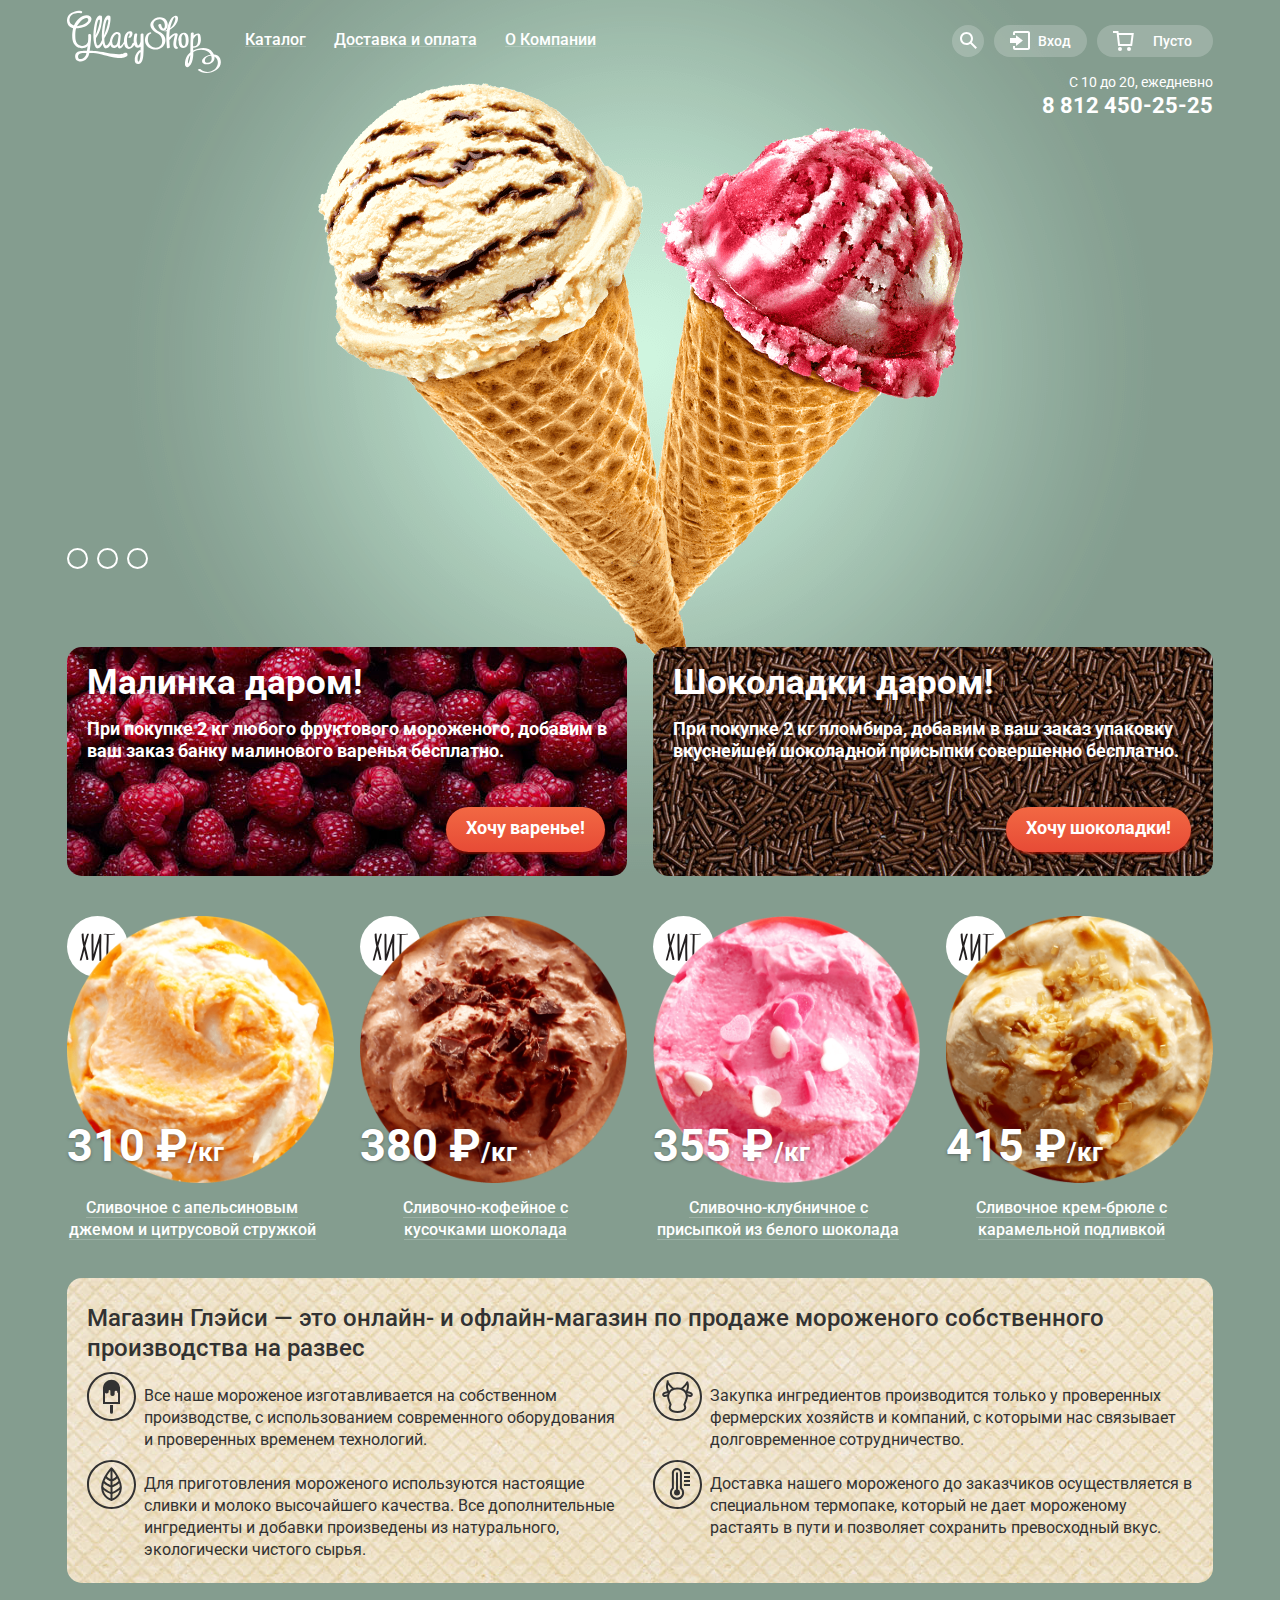
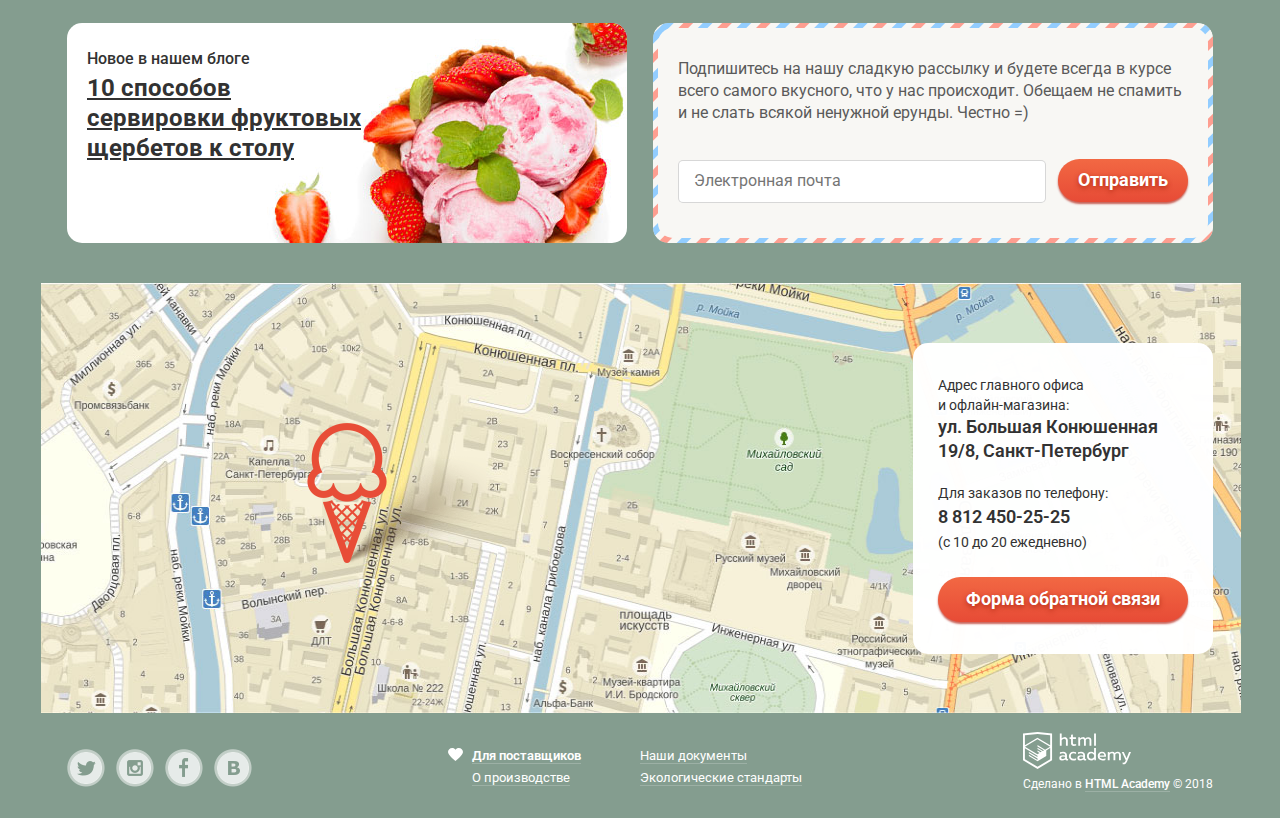
==== commit 91aefb72: "переделал полностью шапку на флексах, сделал страницу каталога" ====
--- a/index.html
+++ b/index.html
@@ -6,7 +6,6 @@
   <link href="https://fonts.googleapis.com/css?family=Roboto:400,500,700" rel="stylesheet">
   <link href="css/normalize.css" rel="stylesheet">
   <link rel="stylesheet" href="css/style.css">
-
 </head>
 <body>
 
@@ -16,6 +15,10 @@
 Добавить нормальный ховер на хиты,
 JS на слайдер адекватный,
 Карту запилить
+проверить на переполнение
+svg хиты поправить
+поддержка браузеров
+
 -->
 
 
@@ -23,18 +26,18 @@
   <div class="slider-wrapper-1">
 
     <header class="main-header">
-
-       <div class="float-left">
-         <div class="main-navigation-logo">
-            <img src="img/min/logo.svg" alt="Логотип магазина мороженного">
-         </div>
-
-         <nav class="main-navigation" aria-label="Основная навигация">
-          <ul class="main-navigation-list">
+    
+      <nav class="main-navigation-block">
+        <div class="main-navigation-logo">
+           <a>
+              <img src="img/min/logo.svg" alt="Логотип магазина мороженного">
+           </a>
+        </div>
+        <ul class="main-navigation-list">
             <li>
               <a class="main-menu-link" href="#">Каталог</a>
-              <ul class="main-navigation-sub-menu display-none">
-                <li><a class="main-menu-link" href="#" class="sub-menu-first-list">Новинки</a></li>
+              <ul class="main-navigation-sub-menu display-hidden">
+                <li><a class="main-menu-link sub-menu-first-list" href="#">Новинки</a></li>
                 <li><a class="main-menu-link" href="catalog.html">Сливочное</a></li>
                 <li><a class="main-menu-link" href="#">Щербеты</a></li>
                 <li><a class="main-menu-link" href="#">Фруктовый лед</a></li>
@@ -44,18 +47,16 @@
             <li><a class="main-menu-link" href="#">Доставка и оплата</a></li>
             <li><a class="main-menu-link" href="#">О Компании</a></li>
           </ul>
-        </nav>
-      </div>
-
-      <div class="float-right main-navigation-right-block">
-       
+      </nav>
+      
+      <div class="main-navigation-block">
         <div class="main-navigation-search">
           <button type="button" class="main-navigation-button-search navigation-button" aria-label="Форма поиска">
             <svg id="search-icon" xmlns="http://www.w3.org/2000/svg" xmlns:xlink="http://www.w3.org/1999/xlink" x="0px" y="0px" width="17px" height="17px" viewBox="0 0 17 17" enable-background="new 0 0 17 17" xml:space="preserve">
 	          <path fill="#FFFFFF" id="search-icon-path" d="M16.958,15.527L11.75,10.32C12.533,9.247,13,7.93,13,6.5C13,2.91,10.09,0,6.5,0S0,2.91,0,6.5 S2.91,13,6.5,13c1.438,0,2.763-0.473,3.839-1.263l5.205,5.204L16.958,15.527z M6.5,11C4.019,11,2,8.981,2,6.5S4.019,2,6.5,2S11,4.019,11,6.5S8.981,11,6.5,11z"/>
             </svg>
           </button>
-          <div class="search-wrapper display-none large-trigger-area">
+          <div class="search-wrapper display-hidden">
             <form action="search" method="get" class="search-form">
               <label for="search-area" class="visually-hidden">Что ищем?</label>
               <input type="text" id="search-area" placeholder="Что ищем?">
@@ -74,7 +75,7 @@
             </svg>
             Вход
           </button>
-          <div class="main-navigation-login-form display-none large-trigger-area">
+          <div class="main-navigation-login-form display-hidden">
               <form action="login" method="post" class="login-form">
                 <label for="email-area" class="visually-hidden">Введите свою электронную почту</label>
                 <input type="email" id="email-area" placeholder="Электронная почта">
@@ -101,10 +102,10 @@
             </svg>
             Пусто
           </button>
-          <div class="cart-form-wrapper display-none large-trigger-area">
+          <div class="cart-form-wrapper display-hidden">
             <form action="cart" method="post" class="cart-form">
               <div class="cart-products">
-                <section class="cart-product">
+                <div class="cart-product">
                   <table class="table-product">
                     <tr>
                       <td>
@@ -115,8 +116,8 @@
                       <td>300 руб.</td>
                     </tr>
                   </table>
-                </section>
-                <section class="cart-product">
+                </div>
+                <div class="cart-product">
                   <table class="table-product">
                     <tr>
                       <td>
@@ -127,14 +128,14 @@
                       <td>450 руб.</td>
                     </tr>
                   </table>
-                </section>
+                </div>
               </div>
               <p class="total-price">Итого: 750 руб.</p>
               <button type="submit" class="button cart-button">Оформить заказ</button>
             </form>
           </div>
         </div>
-
+        
         <div class="main-navigation-contactus">
           <p>
             <span class="contactUs-time">С 10 до 20, ежедневно</span><br>
@@ -142,6 +143,7 @@
           </p>
         </div>
       </div>
+    
     </header>
 
     <main class="main-cotent">
@@ -149,22 +151,22 @@
 
       <section class="slider">
         <h2 class="visually-hidden">Выгодное предложение</h2>
-        <section class="slide">
+        <div class="slide">
           <p>Крем-брюле и пломбир с малиновым джемом</p>
           <button type="button" class="button slide-button">Давайте оба!</button>
-        </section>
-        <section class="slide">
+        </div>
+        <div class="slide">
           <p>Шоколадный пломбир и лимонный сорбет</p>
           <button type="button" class="button slide-button">Давайте оба!</button>
-        </section>
-        <section class="slide">
+        </div>
+        <div class="slide">
           <p>Пломбир с помадкой и клубничный щербет</p>
           <button type="button" class="button slide-button">Давайте оба!</button>
-        </section>
+        </div>
         <div class="slider-controls">
-          <button class="control-button"><p class="visually-hidden">Первый слайд</p></button>
-          <button class="control-button"><p class="visually-hidden">Второй слайд</p></button>
-          <button class="control-button"><p class="visually-hidden">Третий слайд</p></button>
+          <button class="control-button"><span class="visually-hidden">Первый слайд</span></button>
+          <button class="control-button"><span class="visually-hidden">Второй слайд</span></button>
+          <button class="control-button"><span class="visually-hidden">Третий слайд</span></button>
         </div>
       </section>
 
@@ -195,7 +197,7 @@
                   </figcaption>
                 </figure>
               </a>
-              <button class="button hits-button display-none" type="button">Быстрый просмотр</button>
+              <button class="button hits-button display-hidden" type="button">Быстрый просмотр</button>
             </div>
           </li>
           <li>
@@ -209,7 +211,7 @@
                   </figcaption>
                 </figure>
               </a>
-              <button class="button hits-button display-none" type="button">Быстрый просмотр</button>
+              <button class="button hits-button display-hidden" type="button">Быстрый просмотр</button>
             </div>
           </li>
           <li>
@@ -223,7 +225,7 @@
                   </figcaption>
                 </figure>
               </a>
-              <button class="button hits-button display-none" type="button">Быстрый просмотр</button>
+              <button class="button hits-button display-hidden" type="button">Быстрый просмотр</button>
             </div>
           </li>
           <li>
@@ -237,7 +239,7 @@
                   </figcaption>
                 </figure>
               </a>
-              <button class="button hits-button display-none" type="button">Быстрый просмотр</button>
+              <button class="button hits-button display-hidden" type="button">Быстрый просмотр</button>
             </div>
           </li>
           
@@ -278,7 +280,7 @@
 <!--        тут еще карту добавить-->
 
         <img src="img/map.jpg" alt="Карта, как добраться до магазина" width="1200" height="430">
-        <form action="contact" class="contact-us" method="post">
+        <div class="contact-us">
           <p>Адрес главного офиса<br>
              и офлайн-магазина:<br>
              <span>ул. Большая Конюшенная<br>
@@ -287,7 +289,7 @@
              <span>8 812 450-25-25</span><br>
              (с 10 до 20 ежедневно)</p>
           <button type="button" id="modal-button-contact-us" class="contact-us-button button gllacy-button">Форма обратной связи</button>
-        </form>
+        </div>
       </section>
     </main>
 
@@ -318,22 +320,29 @@
       </div>
     </footer>
 
-    <section class="modal-contact">
-      <h2 class="visually-hidden">Форма обратной связи</h2>
-      <p>Мы обязательно Вам ответим!</p>
-      <form action="contact-us">
-        <label for="modal-contact-name" class="visually-hidden">Как вас зовут?</label>
-        <input type="text" id="modal-contact-name" placeholder="Как Вас зовут?">
-        <label for="modal-contact-email" class="visually-hidden">Введите Вашу почту</label>
-        <input type="email" id="modal-contact-email" placeholder="Ваша почта для ответа?">
-        <p>
-         <label for="modal-contact-about" class="visually-hidden">Напишите что-нибудь</label>
-         <textarea id="modal-contact-about" placeholder="Напишите что-нибудь..."></textarea>
-        </p>
-        <button type="submit" class="modal-contact-button button">Отправить</button>
-      </form>
-    </section>
-
+      <section class="modal-contact modal-display">
+        <div class="modal-head">
+          <h2 class="visually-hidden">Форма обратной связи</h2>
+          <p>Мы обязательно Вам ответим!</p>
+          <button class="modal-close" type="button">
+            <span class="visually-hidden">Закрыть</span>
+            <svg version="1.1" id="Layer_1" xmlns="http://www.w3.org/2000/svg" xmlns:xlink="http://www.w3.org/1999/xlink" x="0px" y="0px" width="18px" height="17px" viewBox="0 0 18 17" enable-background="new 0 0 18 17" xml:space="preserve">
+              <polygon fill="#231F20" points="17.454,1.46 16.04,0.046 9,7.086 1.96,0.046 0.546,1.46 7.586,8.5 0.546,15.54 1.96,16.954 9,9.914 16.04,16.954 17.454,15.54 10.414,8.5 "/>
+            </svg>
+          </button>
+        </div>
+        <form class="modal-form" action="contact-us" method="post">
+          <label for="modal-contact-name" class="visually-hidden">Как вас зовут?</label>
+          <input type="text" id="modal-contact-name" placeholder="Как Вас зовут?">
+          <label for="modal-contact-email" class="visually-hidden">Введите Вашу почту</label>
+          <input type="email" id="modal-contact-email" placeholder="Ваша почта для ответа?">
+          <label for="modal-contact-about" class="visually-hidden">Напишите что-нибудь</label>
+          <textarea id="modal-contact-about" placeholder="Напишите что-нибудь..."></textarea>
+          <button type="submit" class="modal-contact-button button">Отправить</button>
+        </form>
+      </section>
+      <div class="modal-overlay modal-display"></div>
+    
   </div>
   </div>
   <script src="js/script.js"></script>
--- a/css/style.css
+++ b/css/style.css
@@ -1,14 +1,17 @@
 body {
   margin: 0;
   padding: 0;
-  
   font-family: "Roboto", sans-serif;
   font-size: 16px;
   line-height: 22px;
   font-weight: 400;
   color: #fff;
-  
   background-color: #849d8f;
+}
+
+.catalog-body {
+  background-image: url(../img/catalog-bckgnd.png);
+  background-repeat: repeat-x;
 }
 
 img {
@@ -34,9 +37,10 @@
 input[type="password"]:hover,
 input[type="password"]:focus,
 input[type="search"]:hover,
-input[type="search"]:focus {
-  border: 2px solid rgba(154, 154, 154, 0.5);
-  padding: 9px 14px;
+input[type="search"]:focus,
+textarea:hover,
+textarea:focus {
+  border: 1px solid rgba(154, 154, 154, 0.5);
 }
 
 .main-menu-link {
@@ -72,18 +76,17 @@
   color: #ffbc9e;
 }
 
+.display-hidden {
+  visibility: hidden;
+  opacity: 0;
+}
+
 .wrapper {
   max-width: 1200px;
   margin: 0 auto;
   padding: 0 27px;
   -webkit-box-sizing: border-box;
   box-sizing: border-box;
-}
-
-.main-header {
-  padding-top: 10px;
-  position: relative;
-  z-index: 100;
 }
 
 .button {
@@ -136,27 +139,82 @@
   white-space: nowrap;
 }
 
-/*двигаем лого, меню, поиск, корзину и т.д.*/
-.float-left {
-  float: left;
-}
-
-.float-right {
+.main-navigation-logo {
+  width: 154px;
+  height: 64px;
+  -ms-flex-negative: 0;
+  flex-shrink: 0;
+  margin-right: 10px;
+}
+
+.main-header {
+  display: -webkit-box;
+  display: -ms-flexbox;
+  display: flex;
+  -webkit-box-orient: horizontal;
+  -webkit-box-direction: normal;
+  -ms-flex-direction: row;
+  flex-direction: row;
+  -webkit-box-pack: justify;
+  -ms-flex-pack: justify;
+  justify-content: space-between;
+  -webkit-box-align: start;
+  -ms-flex-align: start;
+  align-items: flex-start;
+  padding-top: 10px;
+}
+
+.main-navigation-block:first-child {
+  width: 853px;
+  -ms-flex-wrap: nowrap;
+  flex-wrap: nowrap;
+}
+
+.main-navigation-block:last-child {
+  width: 294px;
+  -webkit-box-orient: horizontal;
+  -webkit-box-direction: normal;
+  -ms-flex-direction: row;
+  flex-direction: row;
+  -ms-flex-wrap: wrap;
+  flex-wrap: wrap;
+  -webkit-box-pack: end;
+  -ms-flex-pack: end;
+  justify-content: flex-end;
+  margin-top: 15px;
+}
+
+.main-navigation-contactus {
+  width: 100%;
+}
+
+.main-navigation-contactus p {
   float: right;
-}
-
-/*оформляем логотип*/
-.main-navigation-logo {
-  display: inline-block;
-}
-
-/*оформляем главное меню  */          
-.main-navigation {
-  display: inline-block;
-  position: relative;
-  top: -30px;
-  left: 5px;
-  z-index: 100;
+  margin-top: 10px;
+  margin-bottom: 0;
+}
+
+.main-navigation-contactus span {
+  float: right;
+}
+
+.main-navigation-block {
+  display: -webkit-box;
+  display: -ms-flexbox;
+  display: flex;
+  -ms-flex-wrap: wrap;
+  flex-wrap: wrap;
+  -webkit-box-align: start;
+  -ms-flex-align: start;
+  align-items: flex-start;
+}
+
+.main-navigation-block:last-child > div {
+  margin-left: 10px;
+}
+
+.main-navigation-block:last-child > div:first-child {
+  margin-left: 0;
 }
 
 .main-navigation-list {
@@ -165,9 +223,17 @@
   display: flex;
   margin: 0;
   padding: 0;
+  margin-top: -5px;
   list-style: none;
   -ms-flex-wrap: wrap;
   flex-wrap: wrap;
+  position: relative;
+  -ms-flex-item-align: center;
+  align-self: center;
+}
+
+.main-navigation-list > li {
+  padding: 5px 0;
 }
 
 .main-navigation-list a {
@@ -176,22 +242,15 @@
   text-decoration: underline;
   line-height: 18px;
   font-weight: 500;
-  
-/*  тут слабая поддержка, но что поделаешь =)*/
   -webkit-text-decoration-color: rgba(255,255,255,0.2);
   text-decoration-color: rgba(255,255,255,0.2);
   text-decoration-skip: ink;
   -webkit-text-decoration-skip: ink;
 }
 
-/*выделяем менюху на странице которой находимся*/
-.site-navigation-current {
-  background-color: #d07058;
-  border-radius: 16px
-}
-
-.main-navigation-list a:hover,
-.main-navigation-list a:focus {
+.main-navigation-list > li:hover > a,
+.main-navigation-list > li:focus > a,
+.main-navigation-list > li:focus-within > a{
   background-color: #f7f6f3;
   border-radius: 16px;
   color: #333;
@@ -204,16 +263,12 @@
   box-shadow: inset 0px 2px 1px 0px rgba(105, 105, 105,1);
 }
 
-.main-navigation-list li:hover .display-none,
-.main-navigation-list li:focus-within .display-none,
-.main-navigation-list li:focus .display-none {
+.main-navigation-list li:hover .display-hidden,
+.main-navigation-list li:focus-within .display-hidden,
+.main-navigation-list li:focus .display-hidden {
   visibility: visible;
   opacity: 1;
-}
-
-.display-none {
-  visibility: hidden;
-  opacity: 0;
+  z-index: 1;
 }
 
 .main-navigation-sub-menu {
@@ -230,25 +285,9 @@
   border-radius: 5px;
 }
 
-.main-navigation-list .main-navigation-sub-menu::after {
-  content: "";
-  display: block;
-  position: absolute;
-
-/*  видимость области всплывающей менюшки*/
-/*  background-color: rgba(0,0,0,0.3);*/
-
-  width: 120%;
-  height: 130%;
-  top: -37px;
-  left: -14px;
-  z-index: -1;
-}
-
 .main-navigation-sub-menu a {
   color: #333;
   font-weight: 400;
-  
   color: #323232;
   font-size: 14px;
   line-height: 16px;
@@ -265,7 +304,7 @@
   position: relative;
 }
 
-.main-navigation-sub-menu li .sub-menu-first-list::after {
+.main-navigation-sub-menu .sub-menu-first-list::after {
   content: "";
   display: block;
   position: absolute;
@@ -276,26 +315,16 @@
   background-color: #d1d0ce;
 }
 
-.main-navigation-sub-menu li a[href]:hover,
-.main-navigation-sub-menu li a[href]:focus {
+.main-navigation-sub-menu a[href]:hover,
+.main-navigation-sub-menu a[href]:focus {
   background-color: #fbded7;
   border-radius: 0;
 }
 
-.main-navigation-sub-menu li a[href]:active {
+.main-navigation-sub-menu a[href]:active {
   background-color: #f6b5a5;
   -webkit-box-shadow: none;
   box-shadow: none;
-}
-
-.current-link-sub-menu a {
-  color: #fff;
-}
-/*конец оформления главного меню*/
-
-/*оформляем блок поиска, входа и корзины*/
-.main-navigation-right-block {
-  margin-top: 13px;
 }
 
 .navigation-button {
@@ -307,21 +336,11 @@
   font-weight: 500;
 }
 
-.main-navigation-search,
-.main-navigation-login,
-.main-navigation-cart {
+.main-navigation-search {
   position: relative;
-  display: inline-block;
-  vertical-align: middle;
-}
-
-.main-navigation-search {
-/*  не знаю от куда это, но без него криво*/
-  height: 32px;
-  margin-right: 5px;
-}
-
-/*блок поиска*/
+  padding-bottom: 5px;
+}
+
 .main-navigation-button-search {
   background-color: rgba(255,255,255,0.2);
   width: 32px;
@@ -357,16 +376,20 @@
   background-color: #fff;
 }
 
-/*блок логина*/
+.main-navigation-login {
+  position: relative;
+  padding-bottom: 5px;
+}
+
 .main-navigation-button-login {
   width: 93px;
-  margin-right: 7px;
   background-color: rgba(255,255,255,0.2);
   border-radius: 16px;
   padding-left: 33px;
-}
-
-.main-navigation-button-login #login-icon {
+  position: relative;
+}
+
+.main-navigation-button-login svg {
   position: absolute;
   left: 16px;
   top: 6px;
@@ -409,7 +432,6 @@
   -webkit-box-pack: justify;
   -ms-flex-pack: justify;
   justify-content: space-between;
-  
 }
 
 .main-navigation-login-button {
@@ -421,8 +443,7 @@
 .main-navigation-login-form-list {
   list-style: none;
   margin: 0;
-  padding: 0;
-  
+  padding: 0; 
 }
 
 .main-navigation-login-form-list a {
@@ -432,15 +453,20 @@
   line-height: 24px;
 }
 
-/*блок корзины*/
+.main-navigation-cart {
+  position: relative;
+  padding-bottom: 5px;
+}
+
 .main-navigation-button-cart {
-  width: 116px;
+  min-width: 116px;
   background-color: rgba(255,255,255,0.2);
   padding-left: 16px;
   border-radius: 16px;
-}
-
-.main-navigation-button-cart #cart-icon {
+  padding-left: 40px;
+}
+
+.main-navigation-button-cart svg {
   position: absolute;
   left: 16px;
   top: 6px;
@@ -555,7 +581,6 @@
   clear: both;
 }
 
-/*оживление блоков*/
 .main-navigation-button-search:hover,
 .main-navigation-button-search:focus,
 .main-navigation-button-login:hover,
@@ -584,48 +609,18 @@
   fill: #E84D37;
 }
 
-.main-navigation-button-search:hover ~ .display-none,
-.main-navigation-button-search:focus ~ .display-none,
-
-.main-navigation-button-login:hover ~ .display-none,
-.main-navigation-button-login:focus ~ .display-none,
-.main-navigation-button-cart:hover ~ .display-none,
-.main-navigation-button-cart:focus ~ .display-none {
+.main-navigation-search:hover .display-hidden,
+.main-navigation-search:focus .display-hidden,
+.main-navigation-search:focus-within .display-hidden,
+.main-navigation-login:hover .display-hidden,
+.main-navigation-login:focus .display-hidden,
+.main-navigation-login:focus-within .display-hidden,
+.main-navigation-cart:hover .display-hidden,
+.main-navigation-cart:focus .display-hidden,
+.main-navigation-cart:focus-within .display-hidden {
   opacity: 1;
   visibility: visible;
-}
-
-.large-trigger-area::after {
-  content: "";
-  position: absolute;
-  display: block;
-/*  background-color: rgba(0, 0, 0, 0.2);*/
-  width: 100%;
-  height: 5px;
-  top: -5px;
-  left: 0;
-}
-
-.main-navigation-button-search ~ .large-trigger-area::after {
-  height: 15px;
-  top: -15px;
-}
-
-.large-trigger-area:hover {
-  opacity: 1;
-  visibility: visible;
-}
-
-/*
-.main-navigation-button-search::after {
-  width: 150%;
-  left: -30%;
-}
-*/
-
-/*блок времени работы и телефонов*/
-.main-navigation-contactus span {
-  float: right;
+  z-index: 1;
 }
 
 .contactUs-time {
@@ -640,7 +635,6 @@
   font-weight: 700;
   margin-top: 0;
 }
-/*конец блоков хедера*/
 
 /*слайдер*/
 .slider-wrapper-1 {
@@ -658,7 +652,7 @@
 .slider {
   clear: both;
   position: relative;
-  min-height: 500px;
+  min-height: 483px;
 }
 
 .slide {
@@ -735,7 +729,7 @@
   display: -webkit-box;
   display: -ms-flexbox;
   display: flex;
-  margin-top: 30px;
+  margin-top: 46px;
   -webkit-box-pack: justify;
   -ms-flex-pack: justify;
   justify-content: space-between;
@@ -790,6 +784,7 @@
 /*хиты*/
 .catalog-hits {
   z-index: 10;
+  margin-bottom: 42px;
 }
 
 .catalog-list {
@@ -805,11 +800,14 @@
   margin: 40px 0 0;
   padding: 0;
   position: relative;
+  -webkit-box-align: stretch;
+  -ms-flex-align: stretch;
+  align-items: stretch;
 }
 
 .hits-link {
   position: relative;
-  margin-bottom: 80px;
+  margin-bottom: 37px;
 }
 
 .hits-link:hover .light-link,
@@ -818,16 +816,6 @@
 .hits-link:focus-within .light-link {
   color: inherit;
 }
-
-/*
-.catalog-list li:hover .hits-link,
-.catalog-list li:focus .hits-link {
-  background-color: rgba(248, 247, 244, 0.2);
-  border-radius: 2px;
-  box-shadow: 0 0 0 12px rgba(248, 247, 244, 0.2),
-              0 60px 0 12px rgba(248, 247, 244, 0.2);
-}
-*/
 
 .catalog-list li:hover .hits-link::before,
 .catalog-list li:focus .hits-link::before {
@@ -843,12 +831,16 @@
   box-shadow: 0px 20px 20px 0px rgba(0, 0, 0, 0.4);
   margin-left: -15px;
   margin-top: -7px;
-}
-
-
-
-.hits-link:hover .display-none,
-.hits-link:focus .display-none {
+  z-index: 20;
+}
+
+.catalog-list li:hover,
+.catalog-list li:focus {
+  z-index: 30;
+}
+
+.hits-link:hover .display-hidden,
+.hits-link:focus .display-hidden {
   opacity: 1;
   visibility: visible;
 }
@@ -858,7 +850,7 @@
   padding: 0 10px;
   width: auto;
   margin-top: 17px;
-  z-index: 1;
+  z-index: 20;
   position: absolute;
   left: 35px;
 }
@@ -896,7 +888,8 @@
   line-height: 22px;
   font-weight: 500;
   text-align: center;
-  z-index: 1;
+  z-index: 20;
+  width: 250px;
 }
 
 .underline {
@@ -906,7 +899,7 @@
 .catalog-list li figure {
   margin: 0;
   position: relative;
-  z-index: 1;
+  z-index: 20;
 }
 
 figcaption {
@@ -1117,7 +1110,7 @@
   left: 240px
 }
 
-.main-map form {
+.main-map .contact-us {
   position: absolute;
   top: 60px;
   right: 0px;
@@ -1282,15 +1275,545 @@
 }
 
 
-
-
-
-
-
-
-
+/*стили для каталога*/
+.main-navigation-list .current-link {
+  background-color: #e1613e;
+  border-radius: 16px;
+  text-decoration: none;
+}
+
+.main-navigation-list .current-link:hover,
+.main-navigation-list .current-link:focus,
+.main-navigation-list .current-link:focus-within {
+  background-color: #e1613e;
+  color: #fff;
+}
+
+.main-navigation-sub-menu .sub-menu-current-link {
+  background-color: #e1613e;
+  color: #fff;
+  text-decoration: none;
+}
+
+.full-cart {
+  background-color: #f7f6f3;
+  color: #323232;
+}
+
+.full-cart #red-cart {
+  fill: #E84D37;
+}
+
+.full-cart path,
+.full-cart circle {
+  fill: #343434;
+}
+
+.breadcrumbs {
+  margin: 0;
+  display: -webkit-box;
+  display: -ms-flexbox;
+  display: flex;
+  list-style: none;
+  padding: 0;
+  margin-top: -23px;
+  max-width: 900px;
+  color: #fff;
+}
+
+.breadcrumbs a {
+  font-size: 14px;
+  font-weight: normal;
+  line-height: 16px;
+}
+
+.breadcrumbs a[href] {
+  text-decoration: underline;
+  -webkit-text-decoration-color: rgba(255,255,255,0.2);
+  text-decoration-color: rgba(255,255,255,0.2);
+  text-decoration-skip: ink;
+  -webkit-text-decoration-skip: ink;
+}
+
+.breadcrumbs span {
+  margin: 0 5px 0 5px;
+}
+
+.main-headline {
+  font-size: 35px;
+  line-height: 41px;
+  font-weight: bold;
+  margin-top: 2px;
+  margin-bottom: 26px;
+}
+
+.catalog-cream a::before {
+  background-image: none;
+}
+
+/*оформляем фильтры*/
+.catalog-filters {
+  max-width: 853px;
+}
+
+.catalog-filters-wrapper {
+  display: -webkit-box;
+  display: -ms-flexbox;
+  display: flex;
+  -webkit-box-orient: horizontal;
+  -webkit-box-direction: normal;
+  -ms-flex-direction: row;
+  flex-direction: row;
+  -ms-flex-wrap: wrap;
+  flex-wrap: wrap;
+  -webkit-box-pack: justify;
+  -ms-flex-pack: justify;
+  justify-content: space-between;
+}
+
+.filter-element {
+  display: -webkit-box;
+  display: -ms-flexbox;
+  display: flex;
+  -webkit-box-orient: vertical;
+  -webkit-box-direction: normal;
+  -ms-flex-direction: column;
+  flex-direction: column;
+  margin-bottom: 17px;
+}
+
+.fat-filter,
+.extenders-filter {
+  -webkit-box-orient: horizontal;
+  -webkit-box-direction: normal;
+  -ms-flex-direction: row;
+  flex-direction: row;
+  -ms-flex-wrap: wrap;
+  flex-wrap: wrap;
+}
+
+.fat-filter label:first-child,
+.extenders-filter label:first-child {
+  width: 100%;
+}
+
+.sort-filter {
+  width: 195px;
+}
+
+.sort-filter > label,
+.price-filter > label,
+.fat-filter > label,
+.extenders-filter > label {
+  margin: 0;
+  padding: 0;
+  font-size: 14px;
+  line-height: 16px;
+  margin-bottom: 5px;
+  margin-left: 15px;
+  font-weight: 500;
+}
+
+.sort-filter select {
+  width: 100%;
+  background-color: rgba(248, 247, 244, 0.2);
+  border: none;
+  font-size: 16px;
+  line-height: 18px;
+  font-weight: 500;
+  color: #fff;
+  min-height: 35px;
+  border-radius: 1em;
+  padding: 0 10px;
+}
+
+.sort-filter select:hover,
+.sort-filter select:focus {
+  color: #323232;
+  background-color: #fff;
+}
+
+.price-filter {
+  width: 215px;
+}
+
+.price-filter input {
+  min-height: 35px;
+}
+
+.fat-filter {
+  width: 415px;
+}
+
+.fat-precent-choise {
+  display: -webkit-box;
+  display: -ms-flexbox;
+  display: flex;
+  -webkit-box-orient: horizontal;
+  -webkit-box-direction: normal;
+  -ms-flex-direction: row;
+  flex-direction: row;
+  -webkit-box-pack: justify;
+  -ms-flex-pack: justify;
+  justify-content: space-between;
+  -webkit-box-sizing: border-box;
+  box-sizing: border-box;
+  background-color: rgba(248, 247, 244, 0.2);
+  min-height: 35px;
+  border-radius: 1em;
+  padding: 8px 10px;
+  padding-bottom: 0;
+  width: 100%;
+}
+
+.fat-precent-choise label {
+  margin-left: 37px;
+  margin-right: 10px;
+  position: relative;
+  font-size: 16px;
+  line-height: 18px;
+  font-weight: 500;
+}
+
+.fat-percent-choice input:focus ~ label {
+  outline: 1px solid #6dc0e5;
+}
+
+.fat-precent-choise label::after {
+  content: "";
+  display: block;
+  position: absolute;
+  width: 22px;
+  height: 22px;
+  -webkit-box-sizing: border-box;
+  box-sizing: border-box;
+  border: 4px solid #d3dcd7;
+  border-radius: 50%;
+  top: -3px;
+  left: -30px;
+  opacity: 0.8;
+}
+
+.fat-precent-choise label::before {
+  content: "";
+  display: none;
+  position: absolute;
+  width: 6px;
+  height: 6px;
+  -webkit-box-sizing: border-box;
+  box-sizing: border-box;
+  border: 4px solid #d3dcd7;
+  border-radius: 50%;
+  top: 4px;
+  left: -23px;
+  opacity: 0.8;
+}
+
+.fat-precent-choise input:checked ~ label::before {
+  display: block;
+}
+
+.extenders-filter {
+  width: 700px;
+}
+
+.extenders-choise {
+  display: -webkit-box;
+  display: -ms-flexbox;
+  display: flex;
+  -webkit-box-orient: horizontal;
+  -webkit-box-direction: normal;
+  -ms-flex-direction: row;
+  flex-direction: row;
+  -ms-flex-wrap: wrap;
+  flex-wrap: wrap;
+  -webkit-box-pack: justify;
+  -ms-flex-pack: justify;
+  justify-content: space-between;
+  -webkit-box-sizing: border-box;
+  box-sizing: border-box;
+  background-color: rgba(248, 247, 244, 0.2);
+  min-height: 35px;
+  border-radius: 1em;
+  padding: 6px 10px;
+  width: 100%;
+}
+
+.extenders-choise > div {
+  margin-left: 40px;
+  position: relative;
+}
+
+.extenders-choise label {
+  font-size: 16px;
+  line-height: 18px;
+  font-weight: 500;
+}
+
+.extenders-choise label::after,
+.extenders-choise label::before {
+  content: "";
+  display: block;
+  position: absolute;
+  width: 27px;
+  height: 23px;
+  background-repeat: no-repeat;
+  opacity: 0.8;
+  top: 0px;
+  left: -35px;
+}
+
+.extenders-choise label::after {
+  background-image: url(../img/icons/checkbox-on.svg);
+  display: none;
+}
+
+.extenders-choise label::before {
+  background-image: url(../img/icons/checkbox-off.svg);
+}
+
+.extenders-choise input:checked ~ label::after {
+  display: block;
+}
+
+.extenders-choise input:checked ~ label::before {
+  display: none;
+}
+
+.extenders-choise input:focus ~ label {
+  outline: 1px solid #6dc0e5;
+}
+
+.filter-acept-button {
+  -ms-flex-item-align: end;
+  align-self: flex-end;
+}
+
+.filters-button {
+  margin: 0;
+  padding: 0;
+  -webkit-box-sizing: border-box;
+  box-sizing: border-box;
+  width: 145px;
+  background-color: rgba(248, 247, 244, 0.2);
+  min-height: 35px;
+  border-radius: 1em;
+  padding: 6px 10px;
+  color: #fff;
+  font-size: 16px;
+  line-height: 18px;
+  font-weight: 500;
+  border: 2px solid #fff;
+}
+
+.filters-button:hover,
+.filters-button:focus {
+  border: none;
+  background-color: #fbfcfb;
+  color: #323232;
+}
+
+.filters-button:active {
+  border: none;
+  background-color: #ededed;
+  -webkit-box-shadow: inset 0px 2px 1px 0px #696969;
+  box-shadow: inset 0px 2px 1px 0px #696969;
+}
+
+.extenders-choise label:hover::after,
+.extenders-choise label:focus::after,
+.extenders-choise label:hover::before,
+.extenders-choise label:focus::before,
+.fat-precent-choise label:hover::after,
+.fat-precent-choise label:focus::after,
+.fat-precent-choise label:hover::before,
+.fat-precent-choise label:focus::before {
+  opacity: 1;
+}
+
+.catalog-cream {
+  margin-top: -14px;
+}
+
+.pagination {
+  display: -webkit-box;
+  display: -ms-flexbox;
+  display: flex;
+  -webkit-box-pack: end;
+  -ms-flex-pack: end;
+  justify-content: flex-end;
+  -webkit-box-align: center;
+  -ms-flex-align: center;
+  align-items: center;
+  margin-bottom: 30px;
+  margin-top: 43px;
+  padding-bottom: 30px;
+  border-bottom: 1px solid rgba(255, 255, 255, 0.3);
+}
+
+.pagination-list {
+  display: -webkit-box;
+  display: -ms-flexbox;
+  display: flex;
+  list-style: none;
+  margin: 0;
+  padding: 0;
+  -webkit-box-align: center;
+  -ms-flex-align: center;
+  align-items: center;
+}
+
+.pagination-list a {
+  display: block;
+  min-height: 25px;
+  min-width: 25px;
+  margin: 0 2px;
+  color: inherit;
+  text-decoration: none;
+  text-align: center;
+  font-size: 16px;
+  line-height: 18px;
+  font-weight: 500;
+  padding-top: 4px;
+  -webkit-box-sizing: border-box;
+  box-sizing: border-box;
+}
+
+.pagination-list .pagination-link-current {
+  background-color: #fff;
+  color: #323232;
+  border-radius: 50%;
+}
+
+.pagination-item:first-child a {
+  margin-left: 10px;
+}
+
+.pagination-item:last-child a {
+  margin-right: 10px;
+}
+
+.pagination-item:hover a[href],
+.pagination-item:hover a[href] {
+  background-color: rgba(255, 255, 255, 0.2);
+  border-radius: 50%;
+}
+
+.pagination-item:active a[href] {
+  background-color: rgb(255, 255, 255);
+  color: #323232;
+}
+
+.pagination-previous,
+.pagination-next {
+  width: 8px;
+  height: 8px;
+  border-left: 1px solid #fff;
+  border-bottom: 1px solid #fff;
+  -webkit-transform: rotate(45deg);
+  transform: rotate(45deg);
+}
+
+.pagination-passive {
+  opacity: 0.2;
+}
+
+.pagination-next {
+  -webkit-transform: rotate(-135deg);
+  transform: rotate(-135deg)
+}
 
 .modal-contact {
+  position: fixed;
+  width: 480px;
+  background-color: #f8f7f4;
+  top: 50vh;
+  left: 50vw;
+  border-radius: 10px;
+  padding: 15px 20px 25px;
+  -webkit-box-sizing: border-box;
+  box-sizing: border-box;
+  display: -webkit-box;
+  display: -ms-flexbox;
+  display: flex;
+  -webkit-box-orient: vertical;
+  -webkit-box-direction: normal;
+  -ms-flex-direction: column;
+  flex-direction: column;
+  color: #323232;
+  z-index: 100;
+  -webkit-transform: translateX(-50%) translateY(-50%);
+  transform: translateX(-50%) translateY(-50%);
+}
+
+.modal-overlay {
+  display: block;
+  position: fixed;
+  width: 100vw;
+  height: 100vh;
+  background-color: rgba(0, 0, 0, 0.3);
+  top: 0;
+  left: 0;
+}
+
+.modal-close {
+  position: absolute;
+  top: 15px;
+  right: 20px;
+  background-color: transparent;
+  border: none;
+  padding: 0;
+  margin: 0;
+  cursor: pointer;
+}
+
+.modal-head p {
+  margin: 0;
+  padding: 0;
+  font-size: 24px;
+  font-weight: 500;
+  line-height: 28px;
+  margin-bottom: 20px;
+}
+
+.modal-form {
+  display: -webkit-box;
+  display: -ms-flexbox;
+  display: flex;
+  -webkit-box-orient: vertical;
+  -webkit-box-direction: normal;
+  -ms-flex-direction: column;
+  flex-direction: column;
+}
+
+.modal-form input {
+  -webkit-box-sizing: border-box;
+  box-sizing: border-box;
+  width: 267px;
+  min-height: 44px;
+  padding: 8px 15px;
+  line-height: 24px;
+  margin-bottom: 20px;
+  border: 1px solid #b2b2b2;
+  border-radius: 5px;
+}
+
+.modal-form textarea {
+  min-height: 155px;
+  margin-bottom: 20px;
+  border: 1px solid #b2b2b2;
+  border-radius: 5px;
+}
+
+.modal-contact-button {
+  margin: 0;
+  -ms-flex-item-align: end;
+  align-self: flex-end;
+  width: auto;
+  padding: 0 30px;
+}
+
+.modal-display {
   display: none;
 }
 
@@ -1303,4 +1826,3 @@
 
 
 
-
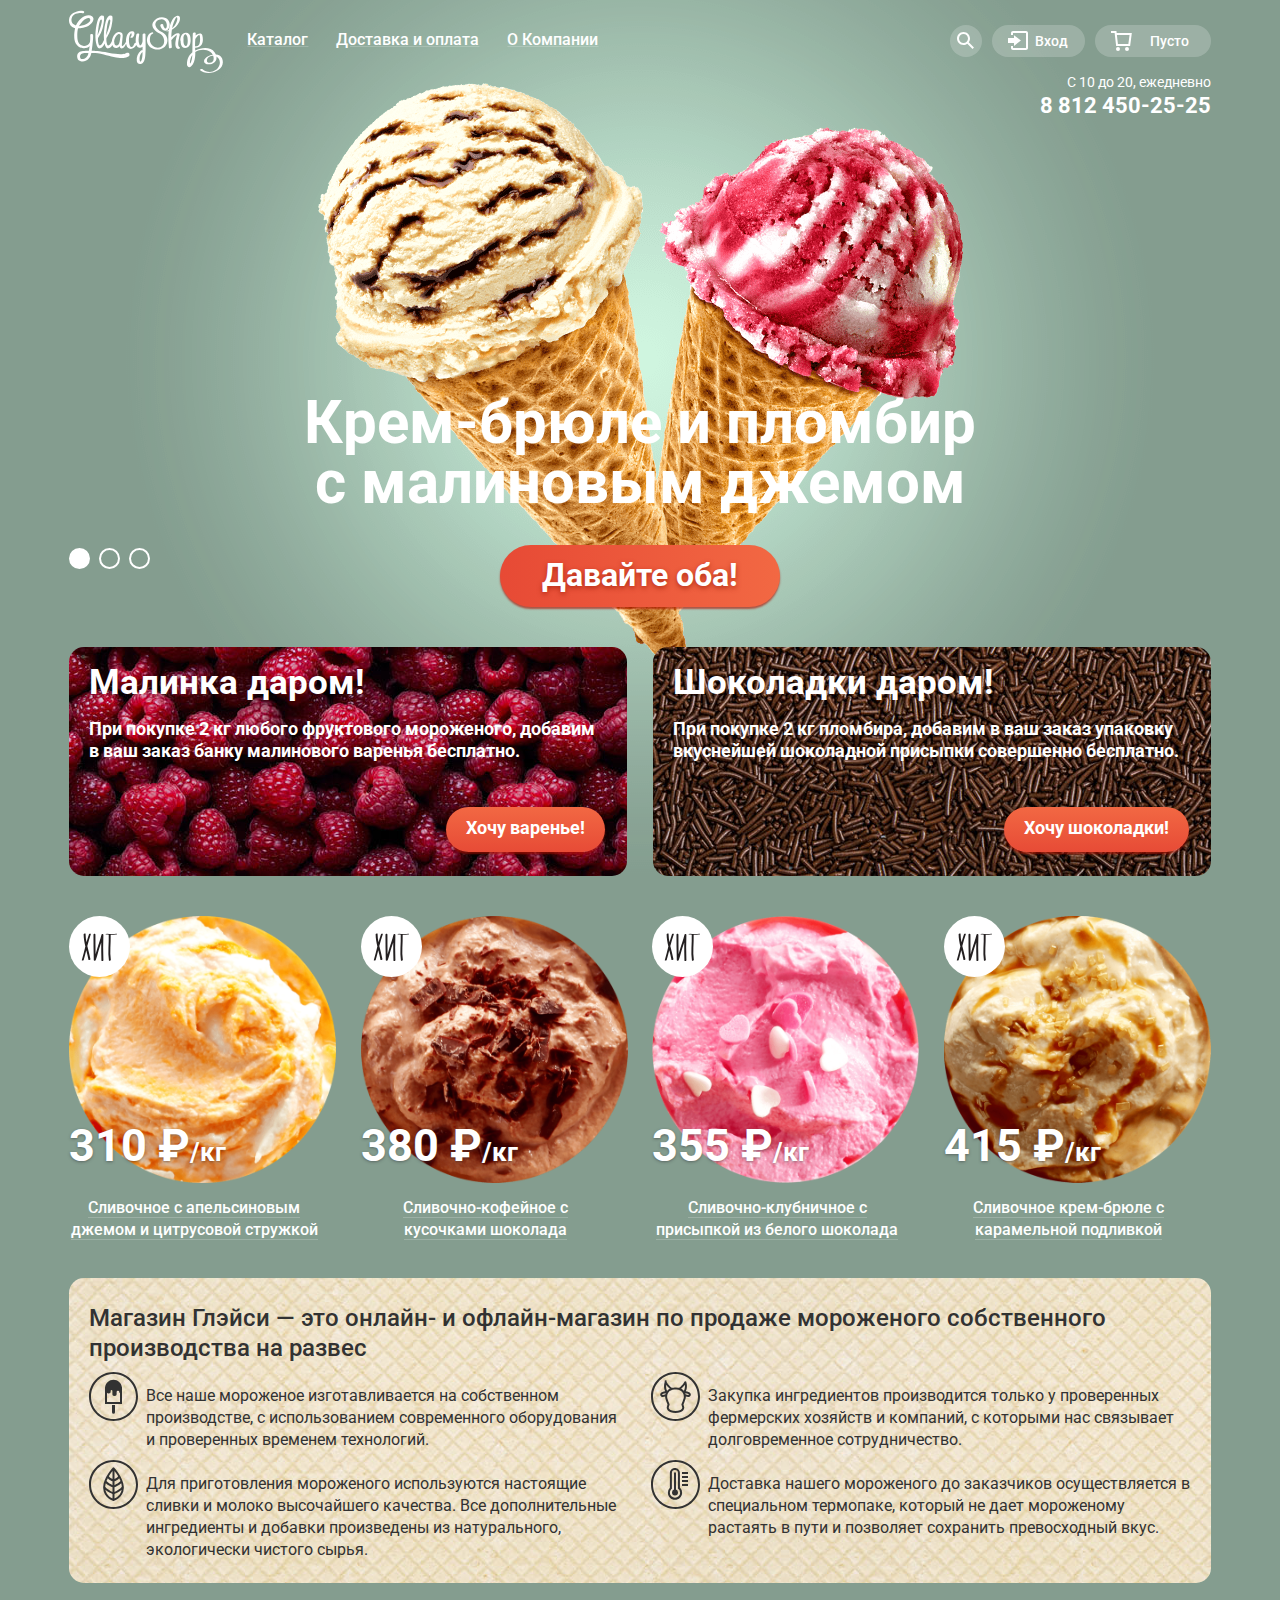
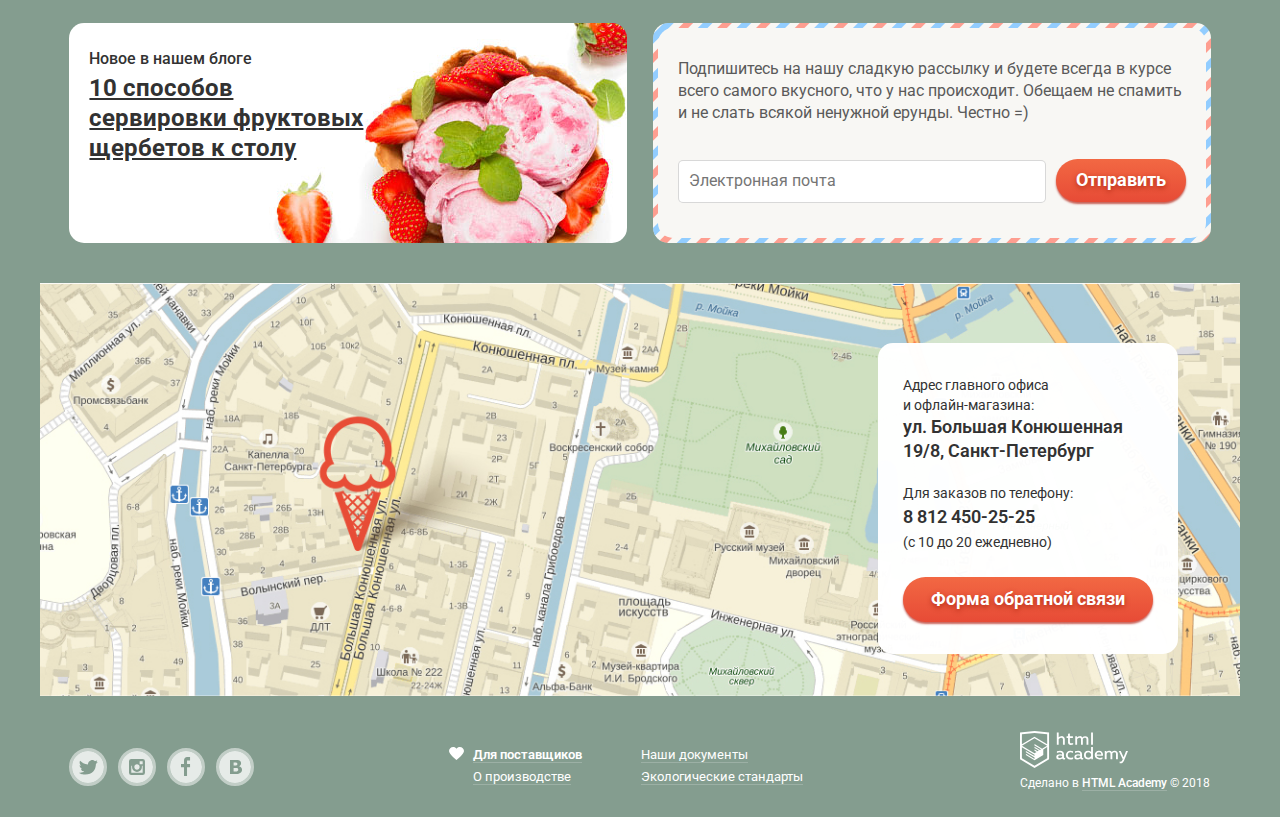
==== commit 2a4da317: "v0.9 Финальная сборка. Осталась доработка. Допилить резину." ====
--- a/index.html
+++ b/index.html
@@ -1,3 +1,14 @@
+<!--
+ДОДЕЛАТЬ !
+
+проверить на переполнение
+поддержка браузеров
+разобраться с tabindex
+сделать подгрузку каритнок заранее
+
+-->
+
+
 <!DOCTYPE html>
 <html lang="ru">
 <head>
@@ -8,32 +19,17 @@
   <link rel="stylesheet" href="css/style.css">
 </head>
 <body>
-
-<!--
-ДОДЕЛАТЬ !
-
-Добавить нормальный ховер на хиты,
-JS на слайдер адекватный,
-Карту запилить
-проверить на переполнение
-svg хиты поправить
-поддержка браузеров
-
--->
-
-
-  <div class="wrapper">
-  <div class="slider-wrapper-1">
-
-    <header class="main-header">
+  <div class="body-wrapper-1" id="body-wrapper">
+    <div class="wrapper slider-wrapper-1" id="slide-wrapper">
+      <header class="main-header">
     
-      <nav class="main-navigation-block">
-        <div class="main-navigation-logo">
-           <a>
-              <img src="img/min/logo.svg" alt="Логотип магазина мороженного">
-           </a>
-        </div>
-        <ul class="main-navigation-list">
+        <nav class="main-navigation-block">
+          <div class="main-navigation-logo">
+             <a>
+                <img src="img/min/logo.svg" alt="Логотип магазина мороженного">
+             </a>
+          </div>
+          <ul class="main-navigation-list">
             <li>
               <a class="main-menu-link" href="#">Каталог</a>
               <ul class="main-navigation-sub-menu display-hidden">
@@ -47,284 +43,296 @@
             <li><a class="main-menu-link" href="#">Доставка и оплата</a></li>
             <li><a class="main-menu-link" href="#">О Компании</a></li>
           </ul>
-      </nav>
-      
-      <div class="main-navigation-block">
-        <div class="main-navigation-search">
-          <button type="button" class="main-navigation-button-search navigation-button" aria-label="Форма поиска">
-            <svg id="search-icon" xmlns="http://www.w3.org/2000/svg" xmlns:xlink="http://www.w3.org/1999/xlink" x="0px" y="0px" width="17px" height="17px" viewBox="0 0 17 17" enable-background="new 0 0 17 17" xml:space="preserve">
-	          <path fill="#FFFFFF" id="search-icon-path" d="M16.958,15.527L11.75,10.32C12.533,9.247,13,7.93,13,6.5C13,2.91,10.09,0,6.5,0S0,2.91,0,6.5 S2.91,13,6.5,13c1.438,0,2.763-0.473,3.839-1.263l5.205,5.204L16.958,15.527z M6.5,11C4.019,11,2,8.981,2,6.5S4.019,2,6.5,2S11,4.019,11,6.5S8.981,11,6.5,11z"/>
-            </svg>
-          </button>
-          <div class="search-wrapper display-hidden">
-            <form action="search" method="get" class="search-form">
-              <label for="search-area" class="visually-hidden">Что ищем?</label>
-              <input type="text" id="search-area" placeholder="Что ищем?">
-              <button type="submit" class="visually-hidden" aria-label="Найти"></button>
-            </form>
-          </div>
-        </div>
-
-        <div class="main-navigation-login">
-          <button type="button" class="main-navigation-button-login navigation-button" aria-label="Форма входа на сайт">
-            <svg id="login-icon" xmlns="http://www.w3.org/2000/svg" xmlns:xlink="http://www.w3.org/1999/xlink" x="0px" y="0px" width="21px" height="19px" viewBox="0 0 21 19" enable-background="new 0 0 21 19" xml:space="preserve">
-              <g id="login-icon-objects">
-	          <polygon fill="#FFFFFF" points="6,14.875 12.917,9.5 6,4.125 6,7.042 -0.042,7.042 -0.042,11.959 6,11.959"/>
-	          <path fill="#FFFFFF" d="M18,0H5C3.9,0,3,0.9,3,2v2h2V2h13v15H5v-2H3v2c0,1.1,0.9,2,2,2h13c1.1,0,2-0.9,2-2V2C20,0.9,19.1,0,18,0z"/>
-              </g>
-            </svg>
-            Вход
-          </button>
-          <div class="main-navigation-login-form display-hidden">
-              <form action="login" method="post" class="login-form">
-                <label for="email-area" class="visually-hidden">Введите свою электронную почту</label>
-                <input type="email" id="email-area" placeholder="Электронная почта">
-                <label for="password-area" class="visually-hidden">Введите пароль</label>
-                <input type="password" id="password-area" placeholder="Пароль">
-                <div class="login-form-subdiv">
-                  <button type="submit" class="button main-navigation-login-button">Войти</button>
-                  <ul class="main-navigation-login-form-list">
-                      <li><a class="dark-link" href="frg-pass.html">Забыли пароль?</a></li>
-                      <li><a class="dark-link" href="reg.html">Новая регистрация</a></li>
-                  </ul>
-                </div>
+        </nav>
+          
+        <div class="main-navigation-block">
+          <div class="main-navigation-search">
+             <button type="button" class="main-navigation-button-search navigation-button" aria-label="Форма поиска">
+               <svg id="search-icon" xmlns="http://www.w3.org/2000/svg" xmlns:xlink="http://www.w3.org/1999/xlink" x="0px" y="0px" width="17px" height="17px" viewBox="0 0 17 17" enable-background="new 0 0 17 17" xml:space="preserve">
+	             <path fill="#FFFFFF" id="search-icon-path" d="M16.958,15.527L11.75,10.32C12.533,9.247,13,7.93,13,6.5C13,2.91,10.09,0,6.5,0S0,2.91,0,6.5 S2.91,13,6.5,13c1.438,0,2.763-0.473,3.839-1.263l5.205,5.204L16.958,15.527z M6.5,11C4.019,11,2,8.981,2,6.5S4.019,2,6.5,2S11,4.019,11,6.5S8.981,11,6.5,11z"/>
+               </svg>
+             </button>
+             <div class="search-wrapper display-hidden">
+               <form action="search" method="get" class="search-form">
+                 <label for="search-area" class="visually-hidden">Что ищем?</label>
+                 <input type="text" id="search-area" placeholder="Что ищем?">
+                 <button type="submit" class="visually-hidden" aria-label="Найти"></button>
+               </form>
+             </div>
+           </div>
+
+          <div class="main-navigation-login">
+            <button type="button" class="main-navigation-button-login navigation-button" aria-label="Форма входа на сайт">
+              <svg id="login-icon" xmlns="http://www.w3.org/2000/svg" xmlns:xlink="http://www.w3.org/1999/xlink" x="0px" y="0px" width="21px" height="19px" viewBox="0 0 21 19" enable-background="new 0 0 21 19" xml:space="preserve">
+                <g id="login-icon-objects">
+	            <polygon fill="#FFFFFF" points="6,14.875 12.917,9.5 6,4.125 6,7.042 -0.042,7.042 -0.042,11.959 6,11.959"/>
+	            <path fill="#FFFFFF" d="M18,0H5C3.9,0,3,0.9,3,2v2h2V2h13v15H5v-2H3v2c0,1.1,0.9,2,2,2h13c1.1,0,2-0.9,2-2V2C20,0.9,19.1,0,18,0z"/>
+                </g>
+              </svg>
+              Вход
+            </button>
+            <div class="main-navigation-login-form display-hidden">
+                <form action="login" method="post" class="login-form">
+                  <label for="email-area" class="visually-hidden">Введите свою электронную почту</label>
+                  <input type="email" id="email-area" placeholder="Электронная почта">
+                  <label for="password-area" class="visually-hidden">Введите пароль</label>
+                  <input type="password" id="password-area" placeholder="Пароль">
+                  <div class="login-form-subdiv">
+                    <button type="submit" class="button main-navigation-login-button">Войти</button>
+                    <ul class="main-navigation-login-form-list">
+                        <li><a class="dark-link" href="frg-pass.html">Забыли пароль?</a></li>
+                        <li><a class="dark-link" href="reg.html">Новая регистрация</a></li>
+                    </ul>
+                  </div>
+                </form>
+            </div>
+          </div>
+
+          <div class="main-navigation-cart">
+             <button type="button" class="main-navigation-button-cart navigation-button" aria-label="Корзина">
+               <svg id="cart-icon" xmlns="http://www.w3.org/2000/svg" xmlns:xlink="http://www.w3.org/1999/xlink" x="0px" y="0px" width="21px" height="20px" viewBox="0 0 21 20" enable-background="new 0 0 21 20" xml:space="preserve">
+                 <path id="red-cart" fill="transparent" d="M5.888 4.031L6.922 13h10.45l1.176-8.969z"/>
+	             <path fill="#FFFFFF" d="M5.657,2.031L5.422,0H0v2h3.64l1.5,13h13.988l1.699-12.969H5.657z M17.372,13H6.922L5.888,4.031h12.66 L17.372,13z"/>
+	             <circle fill="#FFFFFF" cx="6.984" cy="18" r="2"/>
+	             <circle fill="#FFFFFF" cx="15.984" cy="18" r="2"/>
+               </svg>
+               Пусто
+             </button>
+             <div class="cart-form-wrapper display-hidden">
+               <form action="cart" method="post" class="cart-form">
+                 <div class="cart-products">
+                   <div class="cart-product">
+                     <table class="table-product">
+                       <tr>
+                         <td>
+                           <button type="button" class="product-delete"><span class="visually-hidden">Удалить товар</span></button>
+                         </td>
+                         <td>Пломбир с апельсиновым джемом</td>
+                         <td>1,5 кг х <span class="cart-product-price">200 руб.</span></td>
+                         <td>300 руб.</td>
+                       </tr>
+                     </table>
+                   </div>
+                   <div class="cart-product">
+                     <table class="table-product">
+                       <tr>
+                         <td>
+                           <button type="button" class="product-delete"><span class="visually-hidden">Удалить товар</span></button>
+                         </td>
+                         <td>Клубничный пломбир с присыпкой  из белого шоколада</td>
+                         <td>1,5 кг х <span class="cart-product-price">300 руб.</span></td>
+                         <td>450 руб.</td>
+                       </tr>
+                     </table>
+                   </div>
+                 </div>
+                 <p class="total-price">Итого: 750 руб.</p>
+                 <button type="submit" class="button cart-button">Оформить заказ</button>
               </form>
-          </div>
-        </div>
-
-        <div class="main-navigation-cart">
-          <button type="button" class="main-navigation-button-cart navigation-button" aria-label="Корзина">
-            <svg id="cart-icon" xmlns="http://www.w3.org/2000/svg" xmlns:xlink="http://www.w3.org/1999/xlink" x="0px" y="0px" width="21px" height="20px" viewBox="0 0 21 20" enable-background="new 0 0 21 20" xml:space="preserve">
-              <path id="red-cart" fill="transparent" d="M5.888 4.031L6.922 13h10.45l1.176-8.969z"/>
-	          <path fill="#FFFFFF" d="M5.657,2.031L5.422,0H0v2h3.64l1.5,13h13.988l1.699-12.969H5.657z M17.372,13H6.922L5.888,4.031h12.66 L17.372,13z"/>
-	          <circle fill="#FFFFFF" cx="6.984" cy="18" r="2"/>
-	          <circle fill="#FFFFFF" cx="15.984" cy="18" r="2"/>
-            </svg>
-            Пусто
-          </button>
-          <div class="cart-form-wrapper display-hidden">
-            <form action="cart" method="post" class="cart-form">
-              <div class="cart-products">
-                <div class="cart-product">
-                  <table class="table-product">
-                    <tr>
-                      <td>
-                        <button type="button" class="product-delete"><span class="visually-hidden">Удалить товар</span></button>
-                      </td>
-                      <td>Пломбир с апельсиновым джемом</td>
-                      <td>1,5 кг х <span class="cart-product-price">200 руб.</span></td>
-                      <td>300 руб.</td>
-                    </tr>
-                  </table>
-                </div>
-                <div class="cart-product">
-                  <table class="table-product">
-                    <tr>
-                      <td>
-                        <button type="button" class="product-delete"><span class="visually-hidden">Удалить товар</span></button>
-                      </td>
-                      <td>Клубничный пломбир с присыпкой  из белого шоколада</td>
-                      <td>1,5 кг х <span class="cart-product-price">300 руб.</span></td>
-                      <td>450 руб.</td>
-                    </tr>
-                  </table>
-                </div>
+            </div>
+          </div>
+        
+          <div class="main-navigation-contactus">
+            <p>
+              <span class="contactUs-time">С 10 до 20, ежедневно</span><br>
+              <span class="contactUs-tel">8 812 450-25-25</span>
+            </p>
+          </div>
+        </div>
+    
+      </header>
+      <main class="main-cotent">
+        <h1 class="visually-hidden">Магазин мороженного Gllacy</h1>
+        <section class="slider">
+          <h2 class="visually-hidden">Выгодное предложение</h2>
+          <div class="slide slide-show" id="slideOne">
+            <p>Крем-брюле и пломбир с малиновым джемом</p>
+            <button type="button" class="button slide-button">Давайте оба!</button>
+          </div>
+          <div class="slide" id="slideTwo">
+            <p>Шоколадный пломбир и лимонный сорбет</p>
+            <button type="button" class="button slide-button">Давайте оба!</button>
+          </div>
+          <div class="slide" id="slideThree">
+            <p>Пломбир с помадкой и клубничный щербет</p>
+            <button type="button" class="button slide-button">Давайте оба!</button>
+          </div>
+          <div class="slider-controls">
+            <button class="control-button control-button-checked" id="btnSlideOne"><span class="visually-hidden">Первый слайд</span></button>
+            <button class="control-button" id="btnSlideTwo"><span class="visually-hidden">Второй слайд</span></button>
+            <button class="control-button" id="btnSlideThree"><span class="visually-hidden">Третий слайд</span></button>
+          </div>
+        </section>
+
+        <div class="banner">
+          <section class="main-banner raspberry">
+            <h2>Малинка даром!</h2>
+            <p>При покупке 2 кг любого фруктового мороженого, добавим в ваш заказ банку малинового варенья бесплатно.</p>
+            <a href="#" class="main-banner-button button">Хочу варенье!</a>
+          </section>
+          <section class="main-banner choco">
+            <h2>Шоколадки даром!</h2>
+            <p>При покупке 2 кг пломбира, добавим в ваш заказ упаковку вкуснейшей шоколадной присыпки совершенно бесплатно.</p>
+            <a href="#" class="main-banner-button button">Хочу шоколадки!</a>
+          </section>
+        </div>
+
+        <section class="catalog catalog-hits">
+          <h2 class="visually-hidden">Лучшее мороженое</h2>
+          <ul class="catalog-list">
+            <li>
+              <div class="hits-link">
+                <a class="light-link" href="catalog-item.html">
+                  <h3><span class="underline">Сливочное с апельсиновым джемом и цитрусовой стружкой</span></h3>
+                  <figure>
+                    <p><img src="img/min/hit1-min.png" alt="Ice-cream Hits" width="267" height="267"></p>
+                    <figcaption>
+                      <span class="catalog--price">310 ₽</span><span class="catalog--rank">/кг</span>
+                    </figcaption>
+                  </figure>
+                </a>
+                <button class="button hits-button display-hidden" type="button">Быстрый просмотр</button>
               </div>
-              <p class="total-price">Итого: 750 руб.</p>
-              <button type="submit" class="button cart-button">Оформить заказ</button>
-            </form>
-          </div>
-        </div>
-        
-        <div class="main-navigation-contactus">
-          <p>
-            <span class="contactUs-time">С 10 до 20, ежедневно</span><br>
-            <span class="contactUs-tel">8 812 450-25-25</span>
-          </p>
-        </div>
+            </li>
+            <li>
+              <div class="hits-link">
+                <a class="light-link" href="catalog-item.html">
+                  <h3><span class="underline">Сливочно-кофейное с кусочками шоколада</span></h3>
+                  <figure>
+                    <p><img src="img/min/hit2-min.png" alt="Ice-cream Hits" width="267" height="267"></p>
+                    <figcaption>
+                      <span class="catalog--price">380 ₽</span><span   class="catalog--rank">/кг</span>
+                    </figcaption>
+                  </figure>
+                </a>
+                <button class="button hits-button display-hidden" type="button">Быстрый просмотр</button>
+              </div>
+            </li>
+            <li>
+              <div class="hits-link">
+                <a class="light-link" href="catalog-item.html">
+                  <h3><span class="underline">Сливочно-клубничное с присыпкой из белого шоколада</span></h3>
+                  <figure>
+                    <p><img src="img/min/hit3-min.png" alt="Ice-cream Hits" width="267" height="267"></p>
+                    <figcaption>
+                      <span class="catalog--price">355 ₽</span><span   class="catalog--rank">/кг</span>
+                    </figcaption>
+                  </figure>
+                </a>
+                <button class="button hits-button display-hidden" type="button">Быстрый просмотр</button>
+              </div>
+            </li>
+            <li>
+              <div class="hits-link">
+                <a class="light-link" href="catalog-item.html">
+                  <h3><span class="underline">Сливочное крем-брюле с карамельной подливкой</span></h3>
+                  <figure>
+                    <p><img src="img/min/hit4-min.png" alt="Ice-cream Hits" width="267" height="267"></p>
+                    <figcaption>
+                      <span class="catalog--price">415 ₽</span><span   class="catalog--rank">/кг</span>
+                    </figcaption>
+                  </figure>
+                </a>
+                <button class="button hits-button display-hidden" type="button">Быстрый просмотр</button>
+              </div>
+            </li>
+          </ul>
+        </section>
+
+        <section class="main-seo">
+          <h2>Магазин Глэйси — это онлайн- и офлайн-магазин по продаже мороженого собственного производства на развес</h2>
+          <ul class="main-seo-benefits">
+            <li class="seo-list seo-1">Все наше мороженое изготавливается на собственном производстве, с использованием современного оборудования и проверенных временем технологий.</li>
+            <li class="seo-list seo-2">Закупка ингредиентов  производится только у проверенных фермерских хозяйств и компаний, с которыми нас связывает долговременное сотрудничество.</li>
+            <li class="seo-list seo-3">Для приготовления мороженого используются настоящие сливки и молоко высочайшего качества. Все дополнительные ингредиенты и добавки произведены из натурального, экологически чистого сырья. </li>
+            <li class="seo-list seo-4">Доставка нашего мороженого до заказчиков осуществляется в специальном термопаке, который не дает мороженому растаять в пути и позволяет сохранить превосходный вкус.</li>
+          </ul>
+        </section>
+
+        <div class="wrapper-main-news">
+          <section class="main-news">
+            <h2>Новое в нашем блоге</h2>
+            <a class="dark-link" href="#">10 способов сервировки фруктовых щербетов к столу</a>
+          </section>
+          <div class="mailling-wrapper">
+            <section class="main-mailing">
+              <h2 class="visually-hidden">Подписка на рассылку</h2>
+              <p>Подпишитесь на нашу сладкую рассылку и будете всегда в курсе всего самого вкусного, что у нас происходит. Обещаем не спамить и не слать всякой ненужной ерунды. Честно =) </p>
+              <form action="mail" method="post">
+                <label for="mail-form" class="visually-hidden">Введите адрес электронной потчы</label>
+                <input type="email" id="mail-form" placeholder="Электронная почта">
+                <button class="main-mailing-button button">Отправить</button>
+              </form>
+            </section>
+          </div>
+        </div>
+      </main>
+    </div>
+    <section class="main-map">
+      <h2 class="visually-hidden">Как нас найти</h2>
+      <iframe class="google-map" src="https://www.google.com/maps/embed?pb=!1m18!1m12!1m3!1d1998.6036253002867!2d30.320858715769422!3d59.93871916905457!2m3!1f0!2f0!3f0!3m2!1i1024!2i768!4f13.1!3m3!1m2!1s0x4696310fca145cc1%3A0x42b32648d8238007!2z0JHQvtC70YzRiNCw0Y8g0JrQvtC90Y7RiNC10L3QvdCw0Y8g0YPQuy4sIDE5LzgsINCh0LDQvdC60YIt0J_QtdGC0LXRgNCx0YPRgNCzLCDQoNC-0YHRgdC40Y8sIDE5MTE4Ng!5e0!3m2!1sru!2s!4v1548147365358" width="600" height="450" frameborder="0" style="border:0" allowfullscreen></iframe>
+      <div class="img-map-wrapper">
+        <img src="img/map-with-pin.jpg" alt="Карта, как добраться до магазина" width="1200" height="430">
       </div>
-    
-    </header>
-
-    <main class="main-cotent">
-      <h1 class="visually-hidden">Магазин мороженного Gllacy</h1>
-
-      <section class="slider">
-        <h2 class="visually-hidden">Выгодное предложение</h2>
-        <div class="slide">
-          <p>Крем-брюле и пломбир с малиновым джемом</p>
-          <button type="button" class="button slide-button">Давайте оба!</button>
-        </div>
-        <div class="slide">
-          <p>Шоколадный пломбир и лимонный сорбет</p>
-          <button type="button" class="button slide-button">Давайте оба!</button>
-        </div>
-        <div class="slide">
-          <p>Пломбир с помадкой и клубничный щербет</p>
-          <button type="button" class="button slide-button">Давайте оба!</button>
-        </div>
-        <div class="slider-controls">
-          <button class="control-button"><span class="visually-hidden">Первый слайд</span></button>
-          <button class="control-button"><span class="visually-hidden">Второй слайд</span></button>
-          <button class="control-button"><span class="visually-hidden">Третий слайд</span></button>
-        </div>
-      </section>
-
-      <div class="banner">
-        <section class="main-banner raspberry">
-          <h2>Малинка даром!</h2>
-          <p>При покупке 2 кг любого фруктового мороженого, добавим в ваш заказ банку малинового варенья бесплатно.</p>
-          <a href="#" class="main-banner-button button">Хочу варенье!</a>
-        </section>
-        <section class="main-banner choco">
-          <h2>Шоколадки даром!</h2>
-          <p>При покупке 2 кг пломбира, добавим в ваш заказ упаковку вкуснейшей шоколадной присыпки совершенно бесплатно.</p>
-          <a href="#" class="main-banner-button button">Хочу шоколадки!</a>
-        </section>
+      <div class="contact-us">
+        <p>Адрес главного офиса<br>
+           и офлайн-магазина:<br>
+           <span>ул. Большая Конюшенная<br>
+           19/8, Санкт-Петербург</span><br>
+           Для заказов по телефону:<br>
+           <span>8 812 450-25-25</span><br>
+           (с 10 до 20 ежедневно)</p>
+        <button type="button" class="contact-us-button button gllacy-button">Форма обратной связи</button>
       </div>
-
-      <section class="catalog catalog-hits">
-        <h2 class="visually-hidden">Лучшее мороженое</h2>
-        <ul class="catalog-list">
+    </section>
+    <div class="wrapper">
+      <footer class="main-footer">
+        <div class="footer-block">
+          <ul class="main-footer-social" aria-label="Мы в соцсетях">
           <li>
-            <div class="hits-link">
-              <a class="light-link" href="catalog-item.html">
-                <h3><span class="underline">Сливочное с апельсиновым джемом и цитрусовой стружкой</span></h3>
-                <figure>
-                  <p><img src="img/min/hit1-min.png" alt="Ice-cream Hits" width="267" height="267"></p>
-                  <figcaption>
-                    <span class="catalog--price">310 ₽</span><span class="catalog--rank">/кг</span>
-                  </figcaption>
-                </figure>
-              </a>
-              <button class="button hits-button display-hidden" type="button">Быстрый просмотр</button>
-            </div>
+            <a href="#" class="main-footer-social-twitter" aria-label="Twitter">
+              <svg xmlns="http://www.w3.org/2000/svg" width="32" height="32" viewBox="0 0 32 32"><path fill="#FFF" d="M16 0C7.164 0 0 7.164 0 16c0 8.837 7.164 16 16 16 8.837 0 16-7.163 16-16 0-8.836-7.163-16-16-16zm7.944 12.809c-.251 6.516-3.463 10.832-10.992 10.702h-.486c-.447 0-4.543-.443-5.344-1.823 2.479.19 4.247-.406 5.12-1.136-1.048-.289-2.923-.461-3.251-2.848.384.104.618.221 1.299.113-1.307-.824-2.758-1.519-2.679-3.643.311.317 1.164.518 1.46.457-.768-.233-2.149-3.244-.974-4.781 1.984 1.79 4.075 3.482 7.804 3.643.227-2.214 1.24-3.699 3.168-4.325 1.84-.479 3.255.26 3.901 1.138.737-.224 1.453-.466 2.193-.685-.004.833-.569 1.463-.935 1.709.747.165 1.423-.475 1.423-.475-.184.963-1.094 1.725-1.707 1.954z"/></svg>
+            </a>
           </li>
           <li>
-            <div class="hits-link">
-              <a class="light-link" href="catalog-item.html">
-                <h3><span class="underline">Сливочно-кофейное с кусочками шоколада</span></h3>
-                <figure>
-                  <p><img src="img/min/hit2-min.png" alt="Ice-cream Hits" width="267" height="267"></p>
-                  <figcaption>
-                    <span class="catalog--price">380 ₽</span><span   class="catalog--rank">/кг</span>
-                  </figcaption>
-                </figure>
-              </a>
-              <button class="button hits-button display-hidden" type="button">Быстрый просмотр</button>
-            </div>
+            <a href="#" class="main-footer-social-instagram" aria-label="instagram">
+              <svg xmlns="http://www.w3.org/2000/svg" width="32" height="32" viewBox="0 0 32 32"><g fill="#FFF"><path d="M20.916 16a4.938 4.938 0 1 1-9.877 0c0-.394.051-.773.138-1.14h-.897v6.838h11.396V14.86h-.897c.086.367.137.746.137 1.14z"/><path d="M15.978 18.659c1.466 0 2.659-1.193 2.659-2.659s-1.193-2.659-2.659-2.659c-1.466 0-2.659 1.193-2.659 2.659s1.192 2.659 2.659 2.659zM18.637 10.302h3.039v3.039h-3.039z"/><path d="M16 0C7.164 0 0 7.164 0 16c0 8.837 7.164 16 16 16 8.837 0 16-7.163 16-16 0-8.836-7.163-16-16-16zm7.955 21.698a2.285 2.285 0 0 1-2.279 2.279H10.279A2.285 2.285 0 0 1 8 21.698V10.302a2.286 2.286 0 0 1 2.279-2.279h11.396a2.286 2.286 0 0 1 2.279 2.279v11.396z"/></g></svg>
+            </a>
           </li>
           <li>
-            <div class="hits-link">
-              <a class="light-link" href="catalog-item.html">
-                <h3><span class="underline">Сливочно-клубничное с присыпкой из белого шоколада</span></h3>
-                <figure>
-                  <p><img src="img/min/hit3-min.png" alt="Ice-cream Hits" width="267" height="267"></p>
-                  <figcaption>
-                    <span class="catalog--price">355 ₽</span><span   class="catalog--rank">/кг</span>
-                  </figcaption>
-                </figure>
-              </a>
-              <button class="button hits-button display-hidden" type="button">Быстрый просмотр</button>
-            </div>
+            <a href="#" class="main-footer-social-facebook" aria-label="facebook">
+              <svg xmlns="http://www.w3.org/2000/svg" width="32" height="32" viewBox="0 0 32 32"><path fill="#FFF" d="M16 0C7.164 0 0 7.163 0 16s7.164 16 16 16c8.837 0 16-7.164 16-16S24.837 0 16 0zm4.062 9.455h-3.021v3.444h3.021v3.445h-3.021v8.61H14.02v-8.61H11v-3.445h3.021V9.455c0-1.902 1.353-3.445 3.021-3.445h3.021v3.445z"/></svg>
+            </a>
           </li>
           <li>
-            <div class="hits-link">
-              <a class="light-link" href="catalog-item.html">
-                <h3><span class="underline">Сливочное крем-брюле с карамельной подливкой</span></h3>
-                <figure>
-                  <p><img src="img/min/hit4-min.png" alt="Ice-cream Hits" width="267" height="267"></p>
-                  <figcaption>
-                    <span class="catalog--price">415 ₽</span><span   class="catalog--rank">/кг</span>
-                  </figcaption>
-                </figure>
-              </a>
-              <button class="button hits-button display-hidden" type="button">Быстрый просмотр</button>
-            </div>
+            <a href="#" class="main-footer-social-vkontakte" aria-label="vkontakte">
+              <svg xmlns="http://www.w3.org/2000/svg" width="32" height="32" viewBox="0 0 32 32"><g fill="#FFF"><path d="M16.637 14.495c.402-.019.719-.082.951-.188.326-.145.54-.33.641-.559.101-.229.15-.496.15-.797 0-.232-.058-.465-.174-.697-.116-.232-.322-.405-.617-.517-.264-.1-.592-.155-.984-.165a76.242 76.242 0 0 0-1.652-.014h-.339v2.965h.565c.571 0 1.057-.009 1.459-.028zM18.118 17.084c-.282-.081-.672-.125-1.166-.132a127.97 127.97 0 0 0-1.55-.009h-.79v3.493h.264c1.014 0 1.74-.003 2.18-.009a3.2 3.2 0 0 0 1.212-.245c.377-.157.633-.364.774-.625s.214-.562.214-.9c0-.446-.088-.788-.261-1.03-.17-.241-.464-.423-.877-.543z"/><path d="M16 0C7.164 0 0 7.164 0 16c0 8.837 7.164 16 16 16 8.837 0 16-7.163 16-16 0-8.836-7.163-16-16-16zm6.602 20.531a3.73 3.73 0 0 1-1.124 1.327c-.552.415-1.161.71-1.823.886s-1.501.264-2.519.264h-6.121V8.987h5.443c1.13 0 1.957.038 2.48.113a5.126 5.126 0 0 1 1.561.5c.533.27.929.632 1.189 1.087.26.455.392.975.392 1.558 0 .678-.179 1.278-.536 1.795-.358.518-.863.92-1.517 1.208v.075c.917.182 1.642.559 2.179 1.13.537.571.807 1.325.807 2.261 0 .678-.138 1.283-.411 1.817z"/></g></svg>
+            </a>
           </li>
-          
         </ul>
-      </section>
-
-      <section class="main-seo">
-        <h2>Магазин Глэйси — это онлайн- и офлайн-магазин по продаже мороженого собственного производства на развес</h2>
-        <ul class="main-seo-benefits">
-          <li class="seo-list seo-1">Все наше мороженое изготавливается на собственном производстве, с использованием современного оборудования и проверенных временем технологий.</li>
-          <li class="seo-list seo-2">Закупка ингредиентов  производится только у проверенных фермерских хозяйств и компаний, с которыми нас связывает долговременное сотрудничество.</li>
-          <li class="seo-list seo-3">Для приготовления мороженого используются настоящие сливки и молоко высочайшего качества. Все дополнительные ингредиенты и добавки произведены из натурального, экологически чистого сырья. </li>
-          <li class="seo-list seo-4">Доставка нашего мороженого до заказчиков осуществляется в специальном термопаке, который не дает мороженому растаять в пути и позволяет сохранить превосходный вкус.</li>
-        </ul>
-      </section>
-
-      <div class="wrapper-main-news">
-        <section class="main-news">
-          <h2>Новое в нашем блоге</h2>
-          <a class="dark-link" href="#">10 способов сервировки фруктовых щербетов к столу</a>
-        </section>
-        <div class="mailling-wrapper">
-          <section class="main-mailing">
-            <h2 class="visually-hidden">Подписка на рассылку</h2>
-            <p>Подпишитесь на нашу сладкую рассылку и будете всегда в курсе всего самого вкусного, что у нас происходит. Обещаем не спамить и не слать всякой ненужной ерунды. Честно =) </p>
-            <form action="mail" method="post">
-              <label for="mail-form" class="visually-hidden">Введите адрес электронной потчы</label>
-              <input type="email" id="mail-form" placeholder="Электронная почта">
-              <button class="main-mailing-button button">Отправить</button>
-            </form>
-          </section>
-        </div>
-      </div>
-
-      <section class="main-map">
-        <h2 class="visually-hidden">Как нас найти</h2>
-
-<!--        тут еще карту добавить-->
-
-        <img src="img/map.jpg" alt="Карта, как добраться до магазина" width="1200" height="430">
-        <div class="contact-us">
-          <p>Адрес главного офиса<br>
-             и офлайн-магазина:<br>
-             <span>ул. Большая Конюшенная<br>
-             19/8, Санкт-Петербург</span><br>
-             Для заказов по телефону:<br>
-             <span>8 812 450-25-25</span><br>
-             (с 10 до 20 ежедневно)</p>
-          <button type="button" id="modal-button-contact-us" class="contact-us-button button gllacy-button">Форма обратной связи</button>
-        </div>
-      </section>
-    </main>
-
-    <footer class="main-footer">
-      <div class="footer-block">
-        <ul class="main-footer-social" aria-label="Мы в соцсетях">
-          <li><a href="#" class="main-footer-social-twitter" aria-label="Twitter"></a></li>
-          <li><a href="#" class="main-footer-social-instagram" aria-label="instagram"></a></li>
-          <li><a href="#" class="main-footer-social-facebook" aria-label="facebook"></a></li>
-          <li><a href="#" class="main-footer-social-vkontakte" aria-label="vkontakte"></a></li>
-        </ul>
-      </div>
-      <div class="footer-block-center">
-        <ul class="main-footer-link" aria-label="Дополнительная информация">
-          <li><a class="heart light-link" href="#">Для поставщиков</a></li>
-          <li><a class="light-link" href="#">Наши документы</a></li>
-          <li><a class="light-link" href="#">О производстве </a></li>
-          <li><a class="light-link" href="#">Экологические стандарты</a></li>
-        </ul>
-      </div>
-      <div class="footer-block footer-block-logo">
-        <div class="main-footer-madein">
-          <a href="https://htmlacademy.ru">
-            <img src="img/icons/logo-html.svg" alt="Ссылка на сайт HTMLacademy" width="108" height="37" class="logo-link">
-          </a>
-          <p>Сделано в <a class="html-link light-link" href="htmlacademy.ru">HTML Academy</a><time datetime="2018-09-10"> © 2018</time></p>
-        </div>
-      </div>
-    </footer>
-
-      <section class="modal-contact modal-display">
+        </div>
+        <div class="footer-block-center">
+          <ul class="main-footer-link" aria-label="Дополнительная информация">
+            <li><a class="heart light-link" href="#">Для поставщиков</a></li>
+            <li><a class="light-link" href="#">Наши документы</a></li>
+            <li><a class="light-link" href="#">О производстве </a></li>
+            <li><a class="light-link" href="#">Экологические стандарты</a></li>
+          </ul>
+        </div>
+        <div class="footer-block footer-block-logo">
+          <div class="main-footer-madein">
+            <a href="https://htmlacademy.ru">
+              <img src="img/icons/logo-html.svg" alt="Ссылка на сайт HTMLacademy" width="108" height="37" class="logo-link">
+            </a>
+            <p>Сделано в <a class="html-link light-link" href="htmlacademy.ru">HTML Academy</a><time datetime="2018-09-10"> © 2018</time></p>
+          </div>
+        </div>
+      </footer>
+      <section class="modal-contact modal-close">
         <div class="modal-head">
           <h2 class="visually-hidden">Форма обратной связи</h2>
           <p>Мы обязательно Вам ответим!</p>
-          <button class="modal-close" type="button">
+          <button class="modal-close-button" type="button">
             <span class="visually-hidden">Закрыть</span>
             <svg version="1.1" id="Layer_1" xmlns="http://www.w3.org/2000/svg" xmlns:xlink="http://www.w3.org/1999/xlink" x="0px" y="0px" width="18px" height="17px" viewBox="0 0 18 17" enable-background="new 0 0 18 17" xml:space="preserve">
               <polygon fill="#231F20" points="17.454,1.46 16.04,0.046 9,7.086 1.96,0.046 0.546,1.46 7.586,8.5 0.546,15.54 1.96,16.954 9,9.914 16.04,16.954 17.454,15.54 10.414,8.5 "/>
@@ -341,10 +349,9 @@
           <button type="submit" class="modal-contact-button button">Отправить</button>
         </form>
       </section>
-      <div class="modal-overlay modal-display"></div>
-    
+    </div>
   </div>
-  </div>
+  <div class="modal-overlay"></div>
   <script src="js/script.js"></script>
 </body>
 </html>--- a/css/style.css
+++ b/css/style.css
@@ -1,3 +1,99 @@
+@-webkit-keyframes bounce {
+  0% {
+    -webkit-transform: translateY(-2000px) scale(1.4);
+    transform: translateY(-2000px) scale(1.4);
+    opacity: 0;    
+  }
+  
+  70% {
+    -webkit-transform: translateY(40px) scale(1);
+    transform: translateY(10px) scale(1);
+    opacity: 1;
+  }
+  
+  90% {
+    -webkit-transform: translateY(-10px);
+    transform: translateY(-5px);
+  }
+  
+  100% {
+    -webkit-transform: translateY(0);
+    transform: translateY(0);
+  }
+}
+
+@keyframes bounce {
+  0% {
+    -webkit-transform: translateY(-2000px) scale(1.4);
+    transform: translateY(-2000px) scale(1.4);
+    opacity: 0;    
+  }
+  
+  70% {
+    -webkit-transform: translateY(40px) scale(1);
+    transform: translateY(40px) scale(1);
+    opacity: 1;
+  }
+  
+  90% {
+    -webkit-transform: translateY(-10px);
+    transform: translateY(-10px);
+  }
+  
+  100% {
+    -webkit-transform: translateY(0);
+    transform: translateY(0);
+  }
+}
+
+@-webkit-keyframes modalError {
+  10%,
+  30%,
+  50%,
+  70%,
+  90% {
+    -webkit-transform: translateX(-10px);
+    transform: translateX(-10px);
+  }
+  
+  20%,
+  40%,
+  60%,
+  80% {
+    -webkit-transform: translateX(10px);
+    transform: translateX(10px)
+  }
+  
+  0, 100% {
+    -webkit-transform: translateX(0);
+    transform: translateX(0);
+  }
+}
+
+@keyframes modalError {
+  10%,
+  30%,
+  50%,
+  70%,
+  90% {
+    -webkit-transform: translateX(-10px);
+    transform: translateX(-10px);
+  }
+  
+  20%,
+  40%,
+  60%,
+  80% {
+    -webkit-transform: translateX(10px);
+    transform: translateX(10px)
+  }
+  
+  0, 100% {
+    -webkit-transform: translateX(0);
+    transform: translateX(0);
+  }
+}
+
 body {
   margin: 0;
   padding: 0;
@@ -6,7 +102,18 @@
   line-height: 22px;
   font-weight: 400;
   color: #fff;
+}
+
+.body-wrapper-1 {
   background-color: #849d8f;
+}
+
+.body-wrapper-2 {
+  background-color: #8996a6;
+}
+
+.body-wrapper-3 {
+  background-color: #9d8b84;
 }
 
 .catalog-body {
@@ -20,7 +127,6 @@
 }
 
 input[type="text"],
-input[type="textarea"],
 input[type="email"],
 input[type="password"],
 input[type="search"] {
@@ -28,20 +134,7 @@
   color: #323232;
 }
 
-input[type="text"]:hover,
-input[type="text"]:focus,
-input[type="textarea"]:hover,
-input[type="textarea"]:focus,
-input[type="email"]:hover,
-input[type="email"]:focus,
-input[type="password"]:hover,
-input[type="password"]:focus,
-input[type="search"]:hover,
-input[type="search"]:focus,
-textarea:hover,
-textarea:focus {
-  border: 1px solid rgba(154, 154, 154, 0.5);
-}
+
 
 .main-menu-link {
   text-decoration: none;
@@ -84,7 +177,7 @@
 .wrapper {
   max-width: 1200px;
   margin: 0 auto;
-  padding: 0 27px;
+  padding: 0 2.3%;
   -webkit-box-sizing: border-box;
   box-sizing: border-box;
 }
@@ -165,13 +258,13 @@
 }
 
 .main-navigation-block:first-child {
-  width: 853px;
+  width: 74.42%;
   -ms-flex-wrap: nowrap;
   flex-wrap: nowrap;
 }
 
 .main-navigation-block:last-child {
-  width: 294px;
+  width: 23.26%;
   -webkit-box-orient: horizontal;
   -webkit-box-direction: normal;
   -ms-flex-direction: row;
@@ -371,7 +464,7 @@
   padding: 10px;
   -webkit-box-sizing: border-box;
   box-sizing: border-box;
-  border: 1px solid #d3d3d2;
+  border: 1px solid rgba(178, 178, 178, 0.5);
   border-radius: 5px;
   background-color: #fff;
 }
@@ -615,12 +708,26 @@
 .main-navigation-login:hover .display-hidden,
 .main-navigation-login:focus .display-hidden,
 .main-navigation-login:focus-within .display-hidden,
-.main-navigation-cart:hover .display-hidden,
-.main-navigation-cart:focus .display-hidden,
-.main-navigation-cart:focus-within .display-hidden {
+.cart-active:hover .display-hidden,
+.cart-active:focus .display-hidden,
+.cart-active:focus-within .display-hidden {
   opacity: 1;
   visibility: visible;
   z-index: 1;
+}
+
+.cart-active > button {
+  background-color: #f8f7f4;
+  color: #343434; 
+}
+
+.cart-active .main-navigation-button-cart path,
+.cart-active .main-navigation-button-cart circle {
+  fill: #343434;
+}
+
+.cart-active .main-navigation-button-cart #red-cart {
+  fill: #E84D37;
 }
 
 .contactUs-time {
@@ -712,14 +819,12 @@
   background-color: transparent;
 }
 
-.control-button:hover {
+.control-button:hover,
+.control-button:focus {
   background-color: rgba(255,255,255,0.4);
 }
-.control-button:focus {
-  background-color: #fff;
-}
-
-.control-button-checked {
+
+.slider-controls .control-button-checked {
   background-color: #fff;
 }
 /*конец слайдера*/
@@ -736,7 +841,7 @@
 }
 
 .main-banner {
-  width: 560px;
+  width: 48.84%;
   min-height: 229px;
   background-size: cover;
   border-radius: 15px;
@@ -875,7 +980,7 @@
   background-repeat: no-repeat;
   position: absolute;
   top: 0;
-  z-index: 2;
+  z-index: 30;
 }
 
 .catalog-list a p {
@@ -1007,7 +1112,7 @@
 
 .main-news,
 .mailling-wrapper {
-  width: 560px;
+  width: 48.84%;
   min-height: 220px;
   margin-bottom: 40px
 }
@@ -1065,8 +1170,8 @@
   margin-top: 1px;
   -webkit-box-sizing: border-box;
   box-sizing: border-box;
-  padding: 10px 15px;
-  border: 1px solid rgba(178,178,178,0.52);
+  padding: 10px;
+  border: 1px solid rgba(178, 178, 178, 0.5);
   border-radius: 5px;
 }
 
@@ -1085,30 +1190,45 @@
 /*карта*/
 .main-map {
   position: relative;
-  margin-bottom: 25px;
+  margin-bottom: 47px;
 }
 
 .main-map img {
-  margin-left: -26px;
   position: relative;
-  width: 1200px;
+  max-width: 1200px;
+  height: auto;
+  z-index: 1;
+/*  margin: 0 auto;*/
+  display: block;
+}
+
+.google-map {
+  width: 100%;
   height: 430px;
-}
-
-/*не работает*/
-
-.main-map::before {
+  z-index: 2;
+  position: absolute;
+}
+
+.img-map-wrapper {
+  max-width: 1200px;
+  position: relative;
+  margin: 0 auto;
+}
+
+/*
+.img-map-wrapper::after {
   content: "";
   display: block;
   background-image: url(../img/pin.png);
   background-repeat: no-repeat;
   width: 218px;
   height: 142px;
-  z-index: 2;
+  z-index: 1;
   position: absolute;
   top: 140px;
-  left: 240px
-}
+  left: 250px
+}
+*/
 
 .main-map .contact-us {
   position: absolute;
@@ -1121,6 +1241,8 @@
   -webkit-box-sizing: border-box;
   box-sizing: border-box;
   padding: 32px 25px;
+  z-index: 2;
+  right: 8%;
 }
 
 .main-map .contact-us p {
@@ -1167,11 +1289,11 @@
   -webkit-box-pack: justify;
   -ms-flex-pack: justify;
   justify-content: space-between;
-  margin-bottom: 25px;
+  padding-bottom: 25px;
 }
 
 .footer-block {
-  width: 267px;
+  width: 23.26%;
   margin-top: 5px;
 }
 
@@ -1184,7 +1306,7 @@
 }
 
 .main-footer .footer-block-center {
-  width: 560px;
+  width: 48.84%;
 }
 
 .main-footer .main-footer-link {
@@ -1228,30 +1350,36 @@
 }
 
 .main-footer-social a {
+  -webkit-box-sizing: border-box;
+  box-sizing: border-box;
   display: block;
   width: 38px;
   height: 38px;
-  background-image: url(../img/social/min/social_sprites.png);
-}
-
-.main-footer .main-footer-social-twitter {
-  background-position: -138px -10px;
-}
-
-.main-footer .main-footer-social-instagram {
-  background-position: -68px -69px;
-}
-
-.main-footer .main-footer-social-facebook {
-  background-position: -10px -69px;
-}
-
-.main-footer .main-footer-social-vkontakte {
-  background-position: -138px -68px;
+  border: 3px solid rgba(255, 255, 255, 0.5);
+  border-radius: 50%
+}
+
+.main-footer-social svg {
+  opacity: 0.8;
+}
+
+.main-footer-social a:hover,
+.main-footer-social a:focus {
+  border-color: rgba(255, 255, 255, 0.7);
+}
+
+.main-footer-social a:hover svg,
+.main-footer-social a:focus svg {
+  opacity: 1;
+}
+
+.main-footer-social a:active g,
+.main-footer-social a:active path {
+  fill: #e9e9e9;
 }
 
 .main-footer-madein {
-  padding-left: 77px
+  padding-left: 75px
 }
 
 .footer-block-logo {
@@ -1727,8 +1855,9 @@
   position: fixed;
   width: 480px;
   background-color: #f8f7f4;
-  top: 50vh;
-  left: 50vw;
+  top: 10%;
+  left: 50%;
+  margin-left: -240px;
   border-radius: 10px;
   padding: 15px 20px 25px;
   -webkit-box-sizing: border-box;
@@ -1742,21 +1871,20 @@
   flex-direction: column;
   color: #323232;
   z-index: 100;
-  -webkit-transform: translateX(-50%) translateY(-50%);
-  transform: translateX(-50%) translateY(-50%);
 }
 
 .modal-overlay {
-  display: block;
+  display: none;
   position: fixed;
   width: 100vw;
   height: 100vh;
   background-color: rgba(0, 0, 0, 0.3);
   top: 0;
   left: 0;
-}
-
-.modal-close {
+  z-index: 10;
+}
+
+.modal-close-button {
   position: absolute;
   top: 15px;
   right: 20px;
@@ -1791,17 +1919,18 @@
   box-sizing: border-box;
   width: 267px;
   min-height: 44px;
-  padding: 8px 15px;
+  padding: 10px;
   line-height: 24px;
   margin-bottom: 20px;
-  border: 1px solid #b2b2b2;
+  border: 1px solid rgba(178, 178, 178, 0.5);
   border-radius: 5px;
 }
 
 .modal-form textarea {
   min-height: 155px;
   margin-bottom: 20px;
-  border: 1px solid #b2b2b2;
+  padding: 10px;
+  border: 1px solid rgba(178, 178, 178, 0.5);
   border-radius: 5px;
 }
 
@@ -1813,16 +1942,46 @@
   padding: 0 30px;
 }
 
-.modal-display {
+.modal-close {
   display: none;
 }
 
-
-
-
-
-
-
-
-
-
+.modal-show {
+  display: block;
+  
+  -webkit-animation: bounce 0.6s;
+  
+  animation: bounce 0.6s;
+}
+
+.overlay-show {
+  display: block;
+}
+
+.modal-error {
+  -webkit-animation: modalError 0.6s;
+  animation: modalError 0.6s;
+}
+
+input[type="text"]:hover,
+input[type="text"]:focus,
+input[type="email"]:hover,
+input[type="email"]:focus,
+input[type="password"]:hover,
+input[type="password"]:focus,
+input[type="search"]:hover,
+input[type="search"]:focus,
+textarea:hover,
+textarea:focus {
+  border: 2px solid rgba(154, 154, 154, 0.5);
+  padding: 9px;
+}
+
+
+
+
+
+
+
+
+
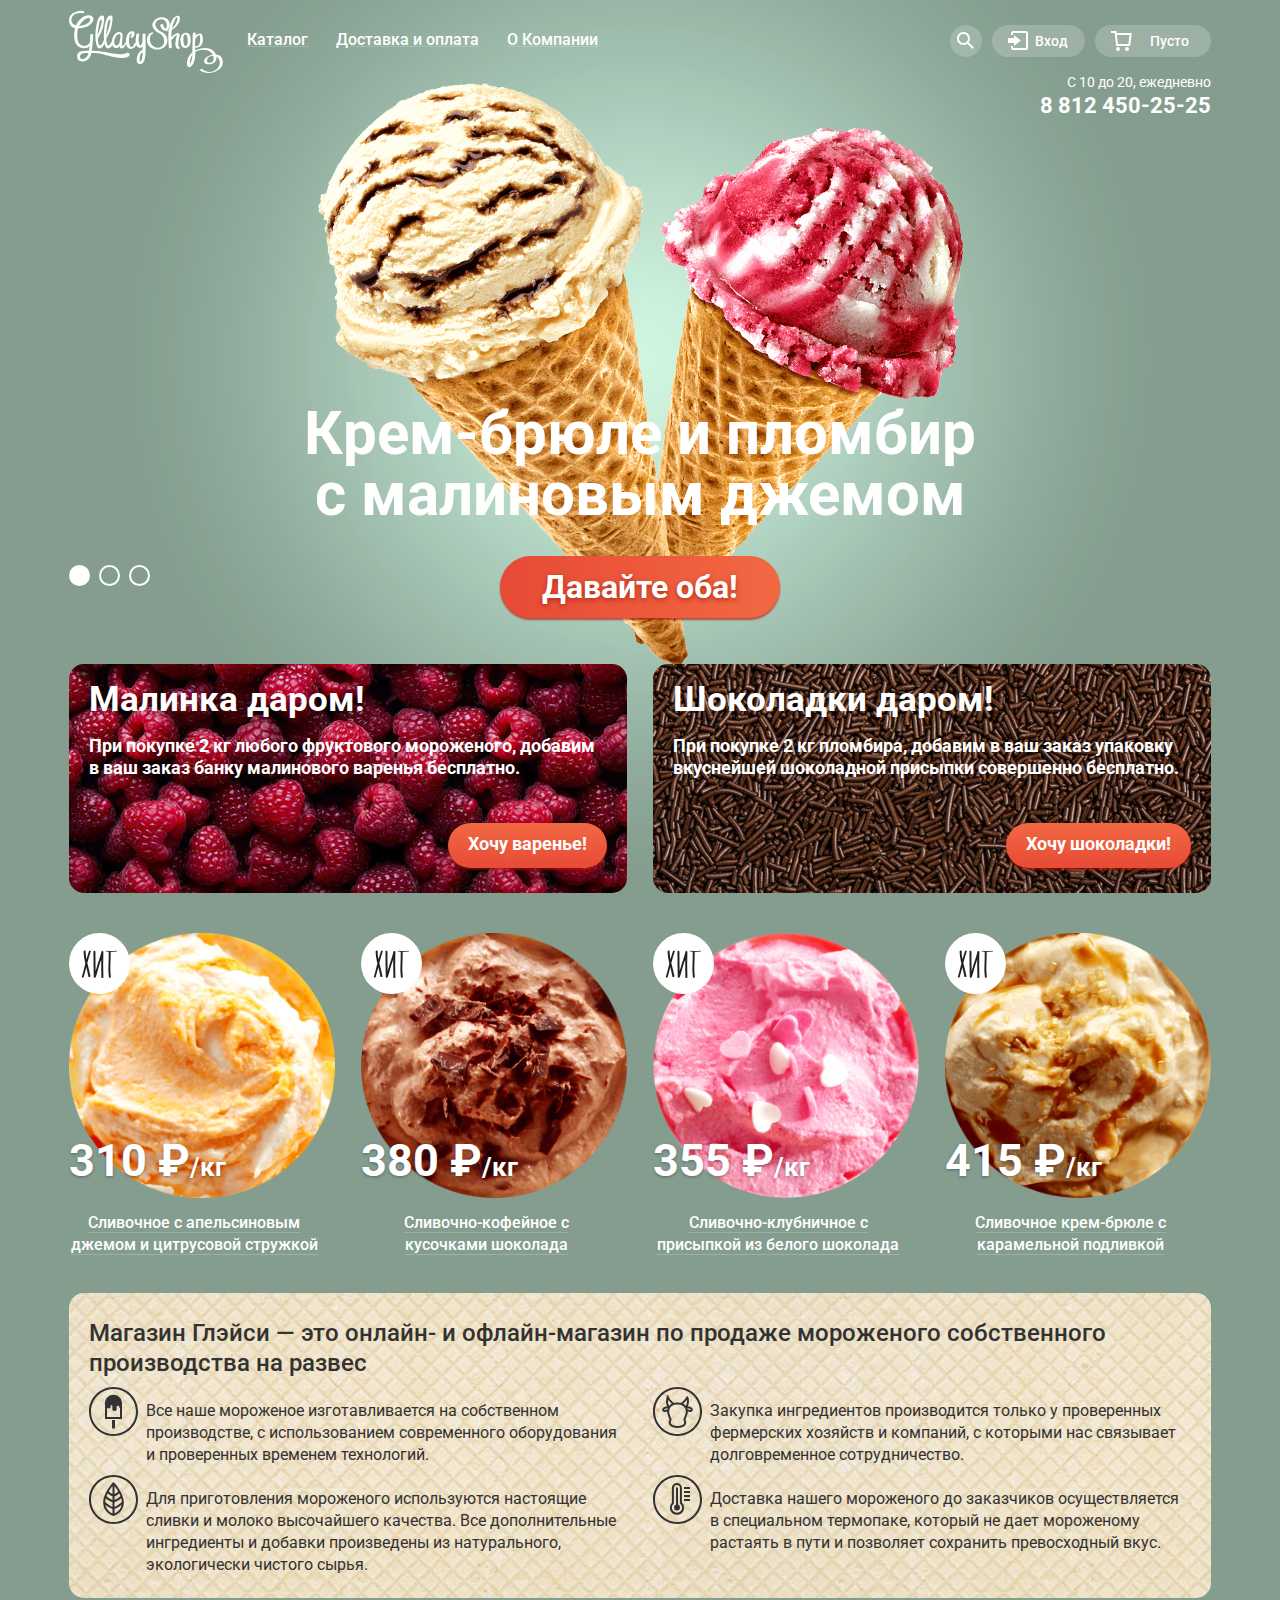
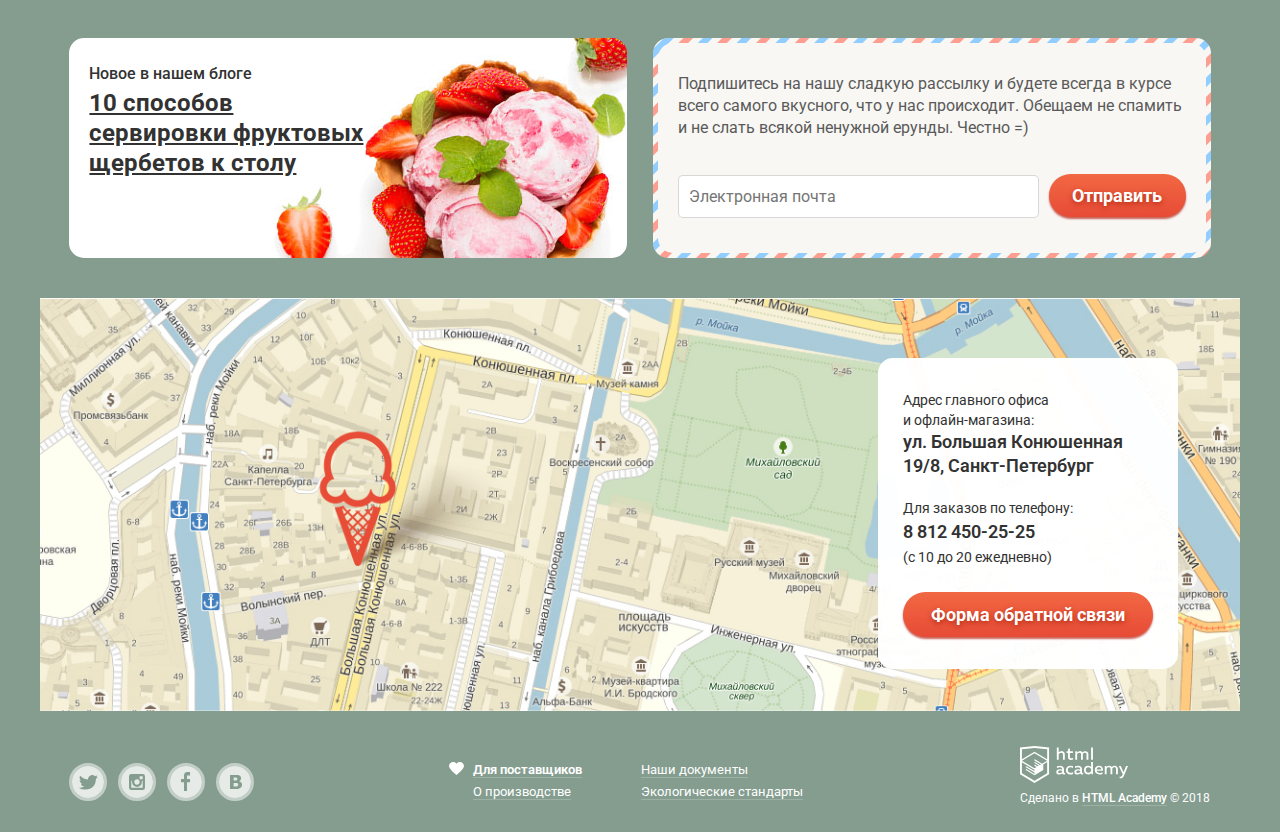
==== commit cf59c0e4: "v1.0" ====
--- a/index.html
+++ b/index.html
@@ -1,14 +1,3 @@
-<!--
-ДОДЕЛАТЬ !
-
-проверить на переполнение
-поддержка браузеров
-разобраться с tabindex
-сделать подгрузку каритнок заранее
-
--->
-
-
 <!DOCTYPE html>
 <html lang="ru">
 <head>
@@ -147,20 +136,24 @@
           <h2 class="visually-hidden">Выгодное предложение</h2>
           <div class="slide slide-show" id="slideOne">
             <p>Крем-брюле и пломбир с малиновым джемом</p>
-            <button type="button" class="button slide-button">Давайте оба!</button>
+            <button type="button" class="button slide-button" tabindex="0">Давайте оба!</button>
           </div>
           <div class="slide" id="slideTwo">
             <p>Шоколадный пломбир и лимонный сорбет</p>
-            <button type="button" class="button slide-button">Давайте оба!</button>
+            <button type="button" class="button slide-button" tabindex="-1">Давайте оба!</button>
           </div>
           <div class="slide" id="slideThree">
             <p>Пломбир с помадкой и клубничный щербет</p>
-            <button type="button" class="button slide-button">Давайте оба!</button>
+            <button type="button" class="button slide-button" tabindex="-1">Давайте оба!</button>
           </div>
           <div class="slider-controls">
             <button class="control-button control-button-checked" id="btnSlideOne"><span class="visually-hidden">Первый слайд</span></button>
             <button class="control-button" id="btnSlideTwo"><span class="visually-hidden">Второй слайд</span></button>
             <button class="control-button" id="btnSlideThree"><span class="visually-hidden">Третий слайд</span></button>
+          </div>
+          <div class="slide-image-preload">
+            <img src="img/min/slide_2-min.png" alt="second-slide">
+            <img src="img/min/slide_3-min.png" alt="third slide">
           </div>
         </section>
 
@@ -183,7 +176,7 @@
             <li>
               <div class="hits-link">
                 <a class="light-link" href="catalog-item.html">
-                  <h3><span class="underline">Сливочное с апельсиновым джемом и цитрусовой стружкой</span></h3>
+                  <h3><span class="underline">Сливочное с апельсиновым джемом и цитрусовой стружкой </span></h3>
                   <figure>
                     <p><img src="img/min/hit1-min.png" alt="Ice-cream Hits" width="267" height="267"></p>
                     <figcaption>
@@ -270,7 +263,7 @@
     </div>
     <section class="main-map">
       <h2 class="visually-hidden">Как нас найти</h2>
-      <iframe class="google-map" src="https://www.google.com/maps/embed?pb=!1m18!1m12!1m3!1d1998.6036253002867!2d30.320858715769422!3d59.93871916905457!2m3!1f0!2f0!3f0!3m2!1i1024!2i768!4f13.1!3m3!1m2!1s0x4696310fca145cc1%3A0x42b32648d8238007!2z0JHQvtC70YzRiNCw0Y8g0JrQvtC90Y7RiNC10L3QvdCw0Y8g0YPQuy4sIDE5LzgsINCh0LDQvdC60YIt0J_QtdGC0LXRgNCx0YPRgNCzLCDQoNC-0YHRgdC40Y8sIDE5MTE4Ng!5e0!3m2!1sru!2s!4v1548147365358" width="600" height="450" frameborder="0" style="border:0" allowfullscreen></iframe>
+      <iframe class="google-map" src="https://www.google.com/maps/embed?pb=!1m18!1m12!1m3!1d1998.6036253002867!2d30.320858715769422!3d59.93871916905457!2m3!1f0!2f0!3f0!3m2!1i1024!2i768!4f13.1!3m3!1m2!1s0x4696310fca145cc1%3A0x42b32648d8238007!2z0JHQvtC70YzRiNCw0Y8g0JrQvtC90Y7RiNC10L3QvdCw0Y8g0YPQuy4sIDE5LzgsINCh0LDQvdC60YIt0J_QtdGC0LXRgNCx0YPRgNCzLCDQoNC-0YHRgdC40Y8sIDE5MTE4Ng!5e0!3m2!1sru!2s!4v1548147365358" width="600" height="450" style="border:0" allowfullscreen></iframe>
       <div class="img-map-wrapper">
         <img src="img/map-with-pin.jpg" alt="Карта, как добраться до магазина" width="1200" height="430">
       </div>
@@ -339,13 +332,13 @@
             </svg>
           </button>
         </div>
-        <form class="modal-form" action="contact-us" method="post">
+        <form class="modal-form" action="https://echo.htmlacademy.ru" method="post">
           <label for="modal-contact-name" class="visually-hidden">Как вас зовут?</label>
-          <input type="text" id="modal-contact-name" placeholder="Как Вас зовут?">
+          <input type="text" id="modal-contact-name" placeholder="Как Вас зовут?" name="contactName">
           <label for="modal-contact-email" class="visually-hidden">Введите Вашу почту</label>
-          <input type="email" id="modal-contact-email" placeholder="Ваша почта для ответа?">
+          <input type="email" id="modal-contact-email" placeholder="Ваша почта для ответа?" name="contactEmail">
           <label for="modal-contact-about" class="visually-hidden">Напишите что-нибудь</label>
-          <textarea id="modal-contact-about" placeholder="Напишите что-нибудь..."></textarea>
+          <textarea id="modal-contact-about" placeholder="Напишите что-нибудь..." name="contactAbout"></textarea>
           <button type="submit" class="modal-contact-button button">Отправить</button>
         </form>
       </section>
--- a/css/style.css
+++ b/css/style.css
@@ -744,6 +744,12 @@
 }
 
 /*слайдер*/
+.slide-image-preload {
+  position: fixed;
+  opacity: 0;
+  left: -9999px;
+}
+
 .slider-wrapper-1 {
   background: url(../img/min/slide_1-min.png) no-repeat top center;
 }
@@ -757,13 +763,21 @@
 }
 
 .slider {
-  clear: both;
+/*  clear: both;*/
   position: relative;
   min-height: 483px;
 }
 
 .slide {
-  position: absolute;
+  display: -webkit-box;
+  display: -ms-flexbox;
+  display: flex;
+  -webkit-box-orient: vertical;
+  -webkit-box-direction: normal;
+  -ms-flex-direction: column;
+  flex-direction: column;
+  position: absolute;
+  min-height: 500px;
   opacity: 0;
 } 
 
@@ -772,8 +786,11 @@
   font-weight: 700;
   font-size: 60px;
   line-height: 60.35px;
-  margin: 275px 230px 0;
+  margin: 0 auto;
+  margin-bottom: 0;
+  margin-top: auto;
   text-align: center;
+  max-width: 700px;
 }
 
 .slide-button {
@@ -796,6 +813,7 @@
 
 .slide-show {
   opacity: 1;
+  position: static;
 }
 
 .slider-controls {
@@ -849,6 +867,13 @@
   -webkit-box-sizing: border-box;
   box-sizing: border-box;
   position: relative;
+  display: -webkit-box;
+  display: -ms-flexbox;
+  display: flex;
+  -webkit-box-orient: vertical;
+  -webkit-box-direction: normal;
+  -ms-flex-direction: column;
+  flex-direction: column
 }
 
 .main-banner h2 {
@@ -860,12 +885,12 @@
   font-size: 18px;
   font-weight: bold;
   line-height: 22px;
-  margin: 24px 0 0;
+  margin: 24px 0 10px;
 }
 
 .main-banner .main-banner-button {
-  margin: 0;
-  position: absolute;
+  margin-top: auto;
+  margin-right: 0;
   bottom: 24px;
   right: 22px;
   text-align: center;
@@ -873,7 +898,8 @@
   text-decoration: none;
   width: auto;
   padding: 0 20px;
-  text-shadow: none
+  text-shadow: none;
+  
 }
 
 .banner .raspberry {
@@ -886,7 +912,7 @@
 /*конец банера*/
 
 
-/*хиты*/
+/*каталог*/
 .catalog-hits {
   z-index: 10;
   margin-bottom: 42px;
@@ -910,6 +936,14 @@
   align-items: stretch;
 }
 
+.catalog-list li {
+width: 23.26%;  
+}
+
+.catalog-list img {
+  width: 100%;
+}
+
 .hits-link {
   position: relative;
   margin-bottom: 37px;
@@ -927,7 +961,7 @@
   content: "";
   display: block;
   position: absolute;
-  width: 295px;
+  width: 112%;
   height: 128%;
   background-color: rgb(248, 247, 244);
   border-radius: 5px;
@@ -953,11 +987,13 @@
 .hits-button {
   margin: 0;
   padding: 0 10px;
-  width: auto;
+/*  width: auto;*/
   margin-top: 17px;
   z-index: 20;
   position: absolute;
-  left: 35px;
+  left: 50%;
+  -webkit-transform: translateX(-50%);
+  transform: translateX(-50%);
 }
 
 .catalog-list a {
@@ -968,7 +1004,7 @@
   -webkit-box-direction: reverse;
   -ms-flex-flow: column-reverse;
   flex-flow: column-reverse;
-  width: 267px;
+/*  width: 267px;*/
 }
 
 .catalog-list a::before {
@@ -994,7 +1030,7 @@
   font-weight: 500;
   text-align: center;
   z-index: 20;
-  width: 250px;
+  max-width: 250px;
 }
 
 .underline {
@@ -1023,7 +1059,7 @@
 figcaption .catalog--rank {
   font-size: 26px;
 }
-/*конец хиты*/
+/*конец каталог*/
 
 
 /*seo*/
@@ -1058,7 +1094,7 @@
 }
 
 .main-seo li {
-  max-width: 540px;
+  width: 48.84%;
   padding-left: 57px;
   -webkit-box-sizing: border-box;
   box-sizing: border-box;
@@ -1120,6 +1156,7 @@
 .main-news {
   background-image: url(../img/strawberry.jpg);
   background-repeat: no-repeat;
+  background-size: cover;
   color: #323232;
   border-radius: 15px;
 }
@@ -1147,6 +1184,7 @@
 .mailling-wrapper {
   background-image: url(../img/mailing-wrapper.svg);
   background-repeat: repeat-y;
+  background-size: cover;
   border-radius: 15px;
 }
 
@@ -1157,15 +1195,31 @@
   color: #5a5a5a;
 }
 
+.main-mailing form {
+  display: -webkit-box;
+  display: -ms-flexbox;
+  display: flex;
+  -webkit-box-orient: horizontal;
+  -webkit-box-direction: normal;
+  -ms-flex-direction: row;
+  flex-direction: row;
+  -webkit-box-pack: justify;
+  -ms-flex-pack: justify;
+  justify-content: space-between;
+  -ms-flex-wrap: nowrap;
+  flex-wrap: nowrap;
+}
+
 .main-mailing p {
   margin: 0;
   padding: 30px 20px 35px;
 }
 
 .main-mailing input {
-  width: 368px;
+  width: 100%;
   min-height: 43px;
   margin-left: 20px;
+  margin-right: 10px;
   margin-bottom: 35px;
   margin-top: 1px;
   -webkit-box-sizing: border-box;
@@ -1178,10 +1232,8 @@
 .main-mailing button {
   margin: 0;
   margin-right: 20px;
-  width: 130px;
   height: 43px;
-  display: inline-block;
-  float: right;
+  padding: 0 20px;
 }
 /*конец подписки*/
 /*конец новостей*/
@@ -1347,6 +1399,8 @@
   display: -webkit-box;
   display: -ms-flexbox;
   display: flex;
+  -ms-flex-wrap: wrap;
+  flex-wrap: wrap;
 }
 
 .main-footer-social a {
@@ -1520,19 +1574,14 @@
   flex-wrap: wrap;
 }
 
-.fat-filter label:first-child,
-.extenders-filter label:first-child {
-  width: 100%;
-}
-
 .sort-filter {
-  width: 195px;
+  min-width: 195px;
 }
 
 .sort-filter > label,
-.price-filter > label,
-.fat-filter > label,
-.extenders-filter > label {
+.price-filter > p,
+.fat-filter > p,
+.extenders-filter > p {
   margin: 0;
   padding: 0;
   font-size: 14px;
@@ -1553,24 +1602,36 @@
   min-height: 35px;
   border-radius: 1em;
   padding: 0 10px;
+  cursor: pointer;
 }
 
 .sort-filter select:hover,
 .sort-filter select:focus {
   color: #323232;
-  background-color: #fff;
+/*  background-color: #fff;*/
 }
 
 .price-filter {
-  width: 215px;
+  min-width: 215px;
 }
 
 .price-filter input {
   min-height: 35px;
 }
 
+.price-slider-wrapper {
+  padding: 0 20px;
+  min-height: 35px;
+  background-color: rgba(248, 247, 244, 0.2);
+  border-radius: 1em;
+}
+
+.price-slider {
+  margin-top: 15px;
+}
+
 .fat-filter {
-  width: 415px;
+  min-width: 415px;
 }
 
 .fat-precent-choise {
@@ -1595,16 +1656,17 @@
 }
 
 .fat-precent-choise label {
-  margin-left: 37px;
-  margin-right: 10px;
+  margin-left: 25px;
+  margin-right: 5px;
   position: relative;
   font-size: 16px;
   line-height: 18px;
   font-weight: 500;
+  cursor: pointer;
 }
 
 .fat-percent-choice input:focus ~ label {
-  outline: 1px solid #6dc0e5;
+  outline: 1px solid #4176cb;
 }
 
 .fat-precent-choise label::after {
@@ -1676,6 +1738,7 @@
   font-size: 16px;
   line-height: 18px;
   font-weight: 500;
+  cursor: pointer;
 }
 
 .extenders-choise label::after,
@@ -1709,7 +1772,7 @@
 }
 
 .extenders-choise input:focus ~ label {
-  outline: 1px solid #6dc0e5;
+  outline: 1px solid #477bef;
 }
 
 .filter-acept-button {
@@ -1722,11 +1785,11 @@
   padding: 0;
   -webkit-box-sizing: border-box;
   box-sizing: border-box;
-  width: 145px;
+  width: auto;
   background-color: rgba(248, 247, 244, 0.2);
   min-height: 35px;
   border-radius: 1em;
-  padding: 6px 10px;
+  padding: 6px 20px;
   color: #fff;
   font-size: 16px;
   line-height: 18px;
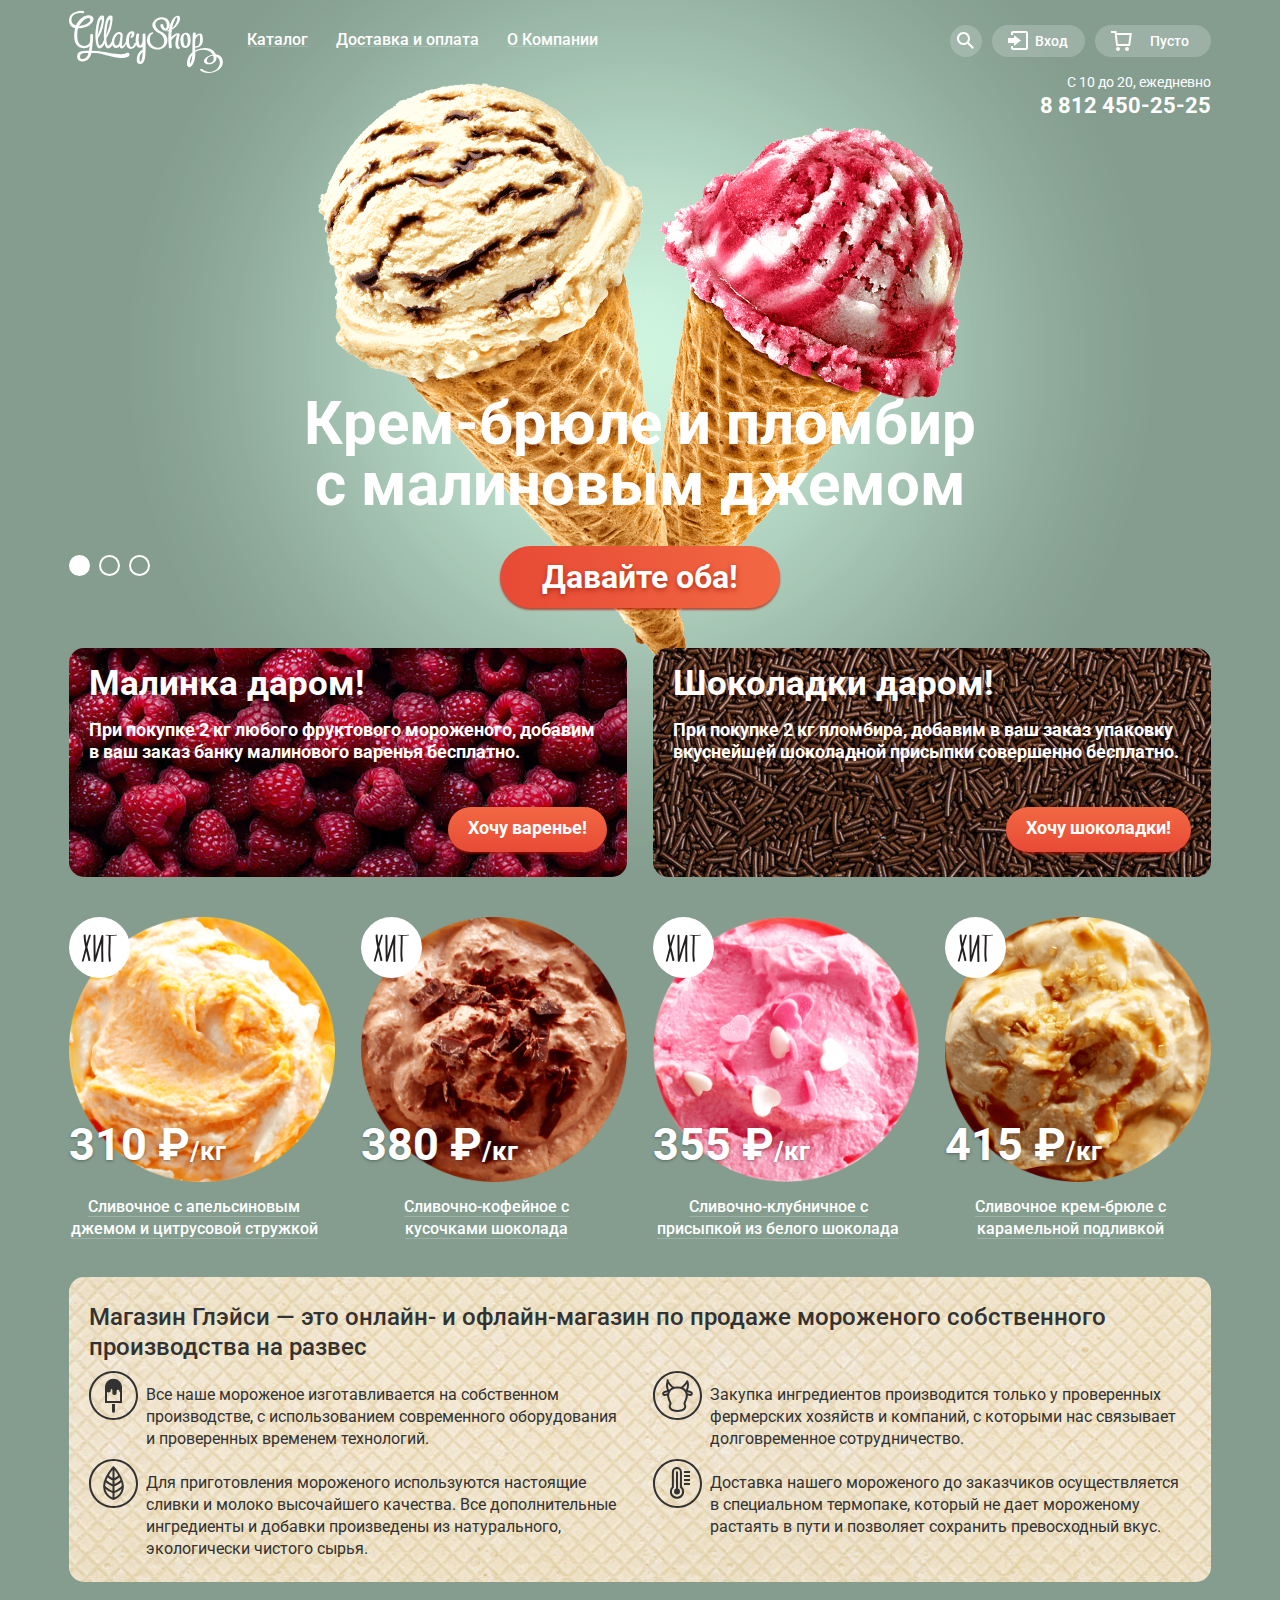
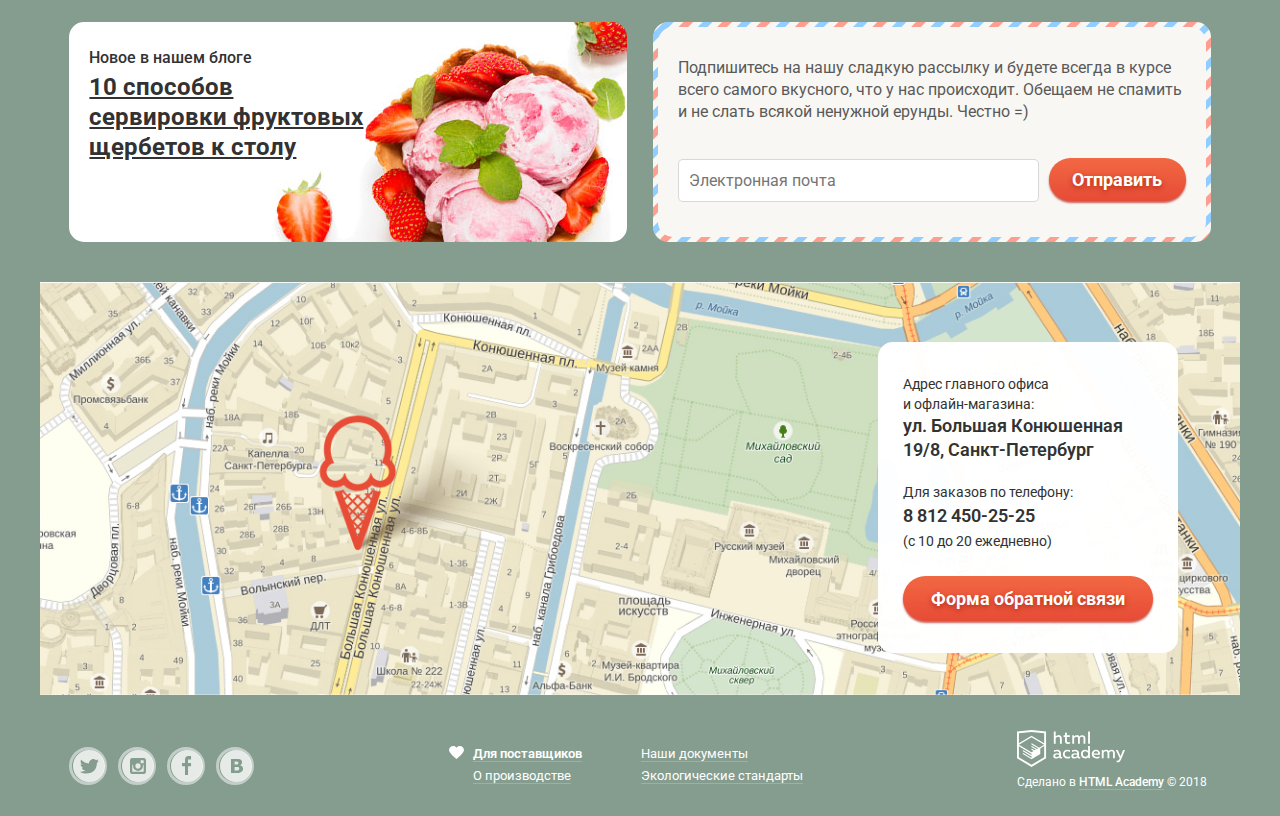
==== commit 307ba56e: "доделал для IE" ====
--- a/index.html
+++ b/index.html
@@ -3,9 +3,11 @@
 <head>
   <meta charset="UTF-8">
   <title>Glaccy</title>
-  <link href="https://fonts.googleapis.com/css?family=Roboto:400,500,700" rel="stylesheet">
+<!--  <link href="https://fonts.googleapis.com/css?family=Roboto:400,500,700" rel="stylesheet">-->
   <link href="css/normalize.css" rel="stylesheet">
   <link rel="stylesheet" href="css/style.css">
+  
+  <link rel="stylesheet" href="css/IEstyle.css">
 </head>
 <body>
   <div class="body-wrapper-1" id="body-wrapper">
--- a/css/style.css
+++ b/css/style.css
@@ -1,3 +1,5 @@
+@import url('https://fonts.googleapis.com/css?family=Roboto:400,500,700&subset=cyrillic');
+
 @-webkit-keyframes bounce {
   0% {
     -webkit-transform: translateY(-2000px) scale(1.4);
@@ -97,7 +99,7 @@
 body {
   margin: 0;
   padding: 0;
-  font-family: "Roboto", sans-serif;
+  font-family: 'Roboto', sans-serif;
   font-size: 16px;
   line-height: 22px;
   font-weight: 400;
@@ -777,12 +779,12 @@
   -ms-flex-direction: column;
   flex-direction: column;
   position: absolute;
-  min-height: 500px;
+  min-height: 490px;
   opacity: 0;
 } 
 
 .slide p {
-  display: inline-block;
+/*  display: inline-block;*/
   font-weight: 700;
   font-size: 60px;
   line-height: 60.35px;
@@ -794,7 +796,7 @@
 }
 
 .slide-button {
-  display:block;
+/*  display: block;*/
   margin: 31px auto 0;
   border: none;
   border-radius: 32px;
@@ -852,7 +854,7 @@
   display: -webkit-box;
   display: -ms-flexbox;
   display: flex;
-  margin-top: 46px;
+  margin-top: 40px;
   -webkit-box-pack: justify;
   -ms-flex-pack: justify;
   justify-content: space-between;
@@ -888,7 +890,7 @@
   margin: 24px 0 10px;
 }
 
-.main-banner .main-banner-button {
+.main-banner-button {
   margin-top: auto;
   margin-right: 0;
   bottom: 24px;
@@ -1004,7 +1006,6 @@
   -webkit-box-direction: reverse;
   -ms-flex-flow: column-reverse;
   flex-flow: column-reverse;
-/*  width: 267px;*/
 }
 
 .catalog-list a::before {
@@ -1037,7 +1038,7 @@
   border-bottom: 1px solid rgba(255,255,255,0.2);
 }
 
-.catalog-list li figure {
+.catalog-list figure {
   margin: 0;
   position: relative;
   z-index: 20;
@@ -1267,21 +1268,6 @@
   margin: 0 auto;
 }
 
-/*
-.img-map-wrapper::after {
-  content: "";
-  display: block;
-  background-image: url(../img/pin.png);
-  background-repeat: no-repeat;
-  width: 218px;
-  height: 142px;
-  z-index: 1;
-  position: absolute;
-  top: 140px;
-  left: 250px
-}
-*/
-
 .main-map .contact-us {
   position: absolute;
   top: 60px;
@@ -1410,7 +1396,8 @@
   width: 38px;
   height: 38px;
   border: 3px solid rgba(255, 255, 255, 0.5);
-  border-radius: 50%
+  border-radius: 50%;
+  padding-left: 0.5px;
 }
 
 .main-footer-social svg {
@@ -1433,7 +1420,7 @@
 }
 
 .main-footer-madein {
-  padding-left: 75px
+  padding-left: 72px
 }
 
 .footer-block-logo {
@@ -1578,7 +1565,7 @@
   min-width: 195px;
 }
 
-.sort-filter > label,
+.sort-filter > p,
 .price-filter > p,
 .fat-filter > p,
 .extenders-filter > p {
@@ -1601,14 +1588,31 @@
   color: #fff;
   min-height: 35px;
   border-radius: 1em;
-  padding: 0 10px;
+  padding: 0 10px 0 15px;
   cursor: pointer;
+  
+  /*for WebKit*/
+ -webkit-appearance: none;
+ /* for FF */
+  -moz-appearance: none;
+  /* for IE */
+  -ms-appearance: none;
+  appearance: none!important;
+  
+  background-image: url(../img/icons/select-arrow.svg);
+  background-repeat: no-repeat;
+  background-position: 93% 50%;
+  
+}
+
+.sort-filter select::-ms-expand {
+  display: none;
 }
 
 .sort-filter select:hover,
 .sort-filter select:focus {
   color: #323232;
-/*  background-color: #fff;*/
+  background-image: url(../img/icons/select-arrow-black.svg);
 }
 
 .price-filter {
@@ -2047,4 +2051,303 @@
 
 
 
-
+/*! nouislider - 12.1.0 - 10/25/2018 */
+/* Functional styling;
+ * These styles are required for noUiSlider to function.
+ * You don't need to change these rules to apply your design.
+ */
+.noUi-target,
+.noUi-target * {
+  -webkit-touch-callout: none;
+  -webkit-tap-highlight-color: rgba(0, 0, 0, 0);
+  -webkit-user-select: none;
+  -ms-touch-action: none;
+  touch-action: none;
+  -ms-user-select: none;
+  -moz-user-select: none;
+  user-select: none;
+  -webkit-box-sizing: border-box;
+  box-sizing: border-box;
+}
+.noUi-target {
+  position: relative;
+  direction: ltr;
+}
+.noUi-base,
+.noUi-connects {
+  width: 100%;
+  height: 100%;
+  position: relative;
+  z-index: 1;
+}
+/* Wrapper for all connect elements.
+ */
+.noUi-connects {
+  overflow: hidden;
+  z-index: 0;
+}
+.noUi-connect,
+.noUi-origin {
+  will-change: transform;
+  position: absolute;
+  z-index: 1;
+  top: 0;
+  left: 0;
+  height: 100%;
+  width: 100%;
+  -webkit-transform-origin: 0 0;
+  transform-origin: 0 0;
+}
+/* Offset direction
+ */
+html:not([dir="rtl"]) .noUi-horizontal .noUi-origin {
+  left: auto;
+  right: 0;
+}
+/* Give origins 0 height/width so they don't interfere with clicking the
+ * connect elements.
+ */
+.noUi-vertical .noUi-origin {
+  width: 0;
+}
+.noUi-horizontal .noUi-origin {
+  height: 0;
+}
+.noUi-handle {
+  position: absolute;
+}
+.noUi-state-tap .noUi-connect,
+.noUi-state-tap .noUi-origin {
+  -webkit-transition: transform 0.3s;
+  -webkit-transition: -webkit-transform 0.3s;
+  transition: -webkit-transform 0.3s;
+  transition: transform 0.3s;
+  transition: transform 0.3s, -webkit-transform 0.3s;
+}
+.noUi-state-drag * {
+  cursor: inherit !important;
+}
+/* Slider size and handle placement;
+ */
+.noUi-horizontal {
+  height: 5px;
+}
+.noUi-horizontal .noUi-handle {
+  width: 20px;
+  height: 20px;
+  left: -11px;
+  top: -8px;
+}
+.noUi-handle:hover,
+.noUi-handle:focus {
+  width: 22px;
+  height: 22px;
+  left: -11px;
+  top: -9px;
+}
+html:not([dir="rtl"]) .noUi-horizontal .noUi-handle {
+  right: -11px;
+  left: auto;
+}
+html:not([dir="rtl"]) .noUi-horizontal .noUi-handle:hover,
+html:not([dir="rtl"]) .noUi-horizontal .noUi-handle:focus {
+  right: -12px;
+}
+/* Styling;
+ * Giving the connect element a border radius causes issues with using transform: scale
+ */
+.noUi-target {
+  background: rgba(248, 247, 244, 0.5);
+}
+.noUi-connects {
+  border-radius: 3px;
+}
+.noUi-connect {
+  background: #f8f7f4;
+}
+/* Handles and cursors;
+ */
+.noUi-draggable {
+  cursor: ew-resize;
+}
+.noUi-vertical .noUi-draggable {
+  cursor: ns-resize;
+}
+.noUi-handle {
+  border-radius: 50%;
+  background: #fff;
+  cursor: pointer;
+}
+.noUi-active {
+  -webkit-box-shadow: inset 0 0 1px #FFF, inset 0 1px 7px #DDD, 0 3px 6px -3px #BBB;
+  box-shadow: inset 0 0 1px #FFF, inset 0 1px 7px #DDD, 0 3px 6px -3px #BBB;
+}
+/* Handle stripes;
+ */
+.noUi-handle:after {
+  content: "";
+  display: block;
+  position: absolute;
+  height: 4px;
+  width: 4px;
+  border-radius: 50%;
+  background: #ababab;
+  left: 8px;
+  top: 8px;
+}
+.noUi-handle:hover:after,
+.noUi-handle:focus:after {
+  left: 9px;
+  top: 9px;
+}
+.noUi-handle:after {
+/*  left: 17px;*/
+}
+.noUi-vertical .noUi-handle:before,
+.noUi-vertical .noUi-handle:after {
+  width: 14px;
+  height: 1px;
+  left: 6px;
+  top: 14px;
+}
+.noUi-vertical .noUi-handle:after {
+  top: 17px;
+}
+/* Disabled state;
+ */
+[disabled] .noUi-connect {
+  background: #B8B8B8;
+}
+[disabled].noUi-target,
+[disabled].noUi-handle,
+[disabled] .noUi-handle {
+  cursor: not-allowed;
+}
+/* Base;
+ *
+ */
+.noUi-pips,
+.noUi-pips * {
+  -webkit-box-sizing: border-box;
+  box-sizing: border-box;
+}
+.noUi-pips {
+  position: absolute;
+  color: #999;
+}
+/* Values;
+ *
+ */
+.noUi-value {
+  position: absolute;
+  white-space: nowrap;
+  text-align: center;
+}
+.noUi-value-sub {
+  color: #ccc;
+  font-size: 10px;
+}
+/* Markings;
+ *
+ */
+.noUi-marker {
+  position: absolute;
+  background: #CCC;
+}
+.noUi-marker-sub {
+  background: #AAA;
+}
+.noUi-marker-large {
+  background: #AAA;
+}
+/* Horizontal layout;
+ *
+ */
+.noUi-pips-horizontal {
+  padding: 10px 0;
+  height: 80px;
+  top: 100%;
+  left: 0;
+  width: 100%;
+}
+.noUi-value-horizontal {
+  -webkit-transform: translate(-50%, 50%);
+  transform: translate(-50%, 50%);
+}
+.noUi-rtl .noUi-value-horizontal {
+  -webkit-transform: translate(50%, 50%);
+  transform: translate(50%, 50%);
+}
+.noUi-marker-horizontal.noUi-marker {
+  margin-left: -1px;
+  width: 2px;
+  height: 5px;
+}
+.noUi-marker-horizontal.noUi-marker-sub {
+  height: 10px;
+}
+.noUi-marker-horizontal.noUi-marker-large {
+  height: 15px;
+}
+/* Vertical layout;
+ *
+ */
+.noUi-pips-vertical {
+  padding: 0 10px;
+  height: 100%;
+  top: 0;
+  left: 100%;
+}
+.noUi-value-vertical {
+  -webkit-transform: translate(0, -50%);
+  transform: translate(0, -50%, 0);
+  padding-left: 25px;
+}
+.noUi-rtl .noUi-value-vertical {
+  -webkit-transform: translate(0, 50%);
+  transform: translate(0, 50%);
+}
+.noUi-marker-vertical.noUi-marker {
+  width: 5px;
+  height: 2px;
+  margin-top: -1px;
+}
+.noUi-marker-vertical.noUi-marker-sub {
+  width: 10px;
+}
+.noUi-marker-vertical.noUi-marker-large {
+  width: 15px;
+}
+.noUi-tooltip {
+  display: block;
+  position: absolute;
+  border: 1px solid #D9D9D9;
+  border-radius: 3px;
+  background: #fff;
+  color: #000;
+  padding: 5px;
+  text-align: center;
+  white-space: nowrap;
+}
+.noUi-horizontal .noUi-tooltip {
+  -webkit-transform: translate(-50%, 0);
+  transform: translate(-50%, 0);
+  left: 50%;
+  bottom: 120%;
+}
+.noUi-vertical .noUi-tooltip {
+  -webkit-transform: translate(0, -50%);
+  transform: translate(0, -50%);
+  top: 50%;
+  right: 120%;
+}
+
+
+
+
+
+
+
+
+
+
--- a/css/IEstyle.css
+++ b/css/IEstyle.css
@@ -0,0 +1,80 @@
+@media screen and (-ms-high-contrast: active), (-ms-high-contrast: none) {
+  .main-navigation-list > li:hover > a,
+  .main-navigation-list a:focus {
+    background-color: #f7f6f3;
+    border-radius: 16px;
+    color: #333;
+    text-decoration: none;
+  }
+  
+  .main-navigation-list li:hover .display-hidden,
+  .main-navigation-list li:focus .display-hidden {
+    visibility: visible;
+    opacity: 1;
+    z-index: 1;
+  }
+  
+  .main-navigation-sub-menu a {
+    text-decoration: none;
+  }
+  
+  .main-navigation-search:hover .display-hidden,
+  .main-navigation-search:focus .display-hidden,
+  .main-navigation-login:hover .display-hidden,
+  .main-navigation-login:focus .display-hidden,
+  .cart-active:hover .display-hidden,
+  .cart-active:focus .display-hidden {
+    opacity: 1;
+    visibility: visible;
+    z-index: 10;
+  }
+  
+  .visually-hidden {
+    position: absolute;
+  }
+  
+  .slide {
+    -webkit-box-align: end;
+    -ms-flex-align: end;
+    align-items: center;
+    z-index: 0;
+  }
+  
+  .slide p {
+    margin: auto;
+    margin-top: 275px;
+    margin-bottom: 25px;
+    z-index: 0;
+  }
+  
+  .slide-button {
+    margin: auto;
+    z-index: 0;
+  }
+  
+  .main-banner-button {
+    -ms-flex-item-align: end;
+    align-self: flex-end
+  }
+  
+/*  без этого в IE блок вытягивается на 600 пикселей*/
+  .catalog-list figure {
+    height: 270px;
+  }
+  
+/*  долбанный IE ...*/
+  .main-footer-social a {
+    padding-left: 0.5px;
+  }
+}
+
+
+
+
+
+
+
+
+
+
+
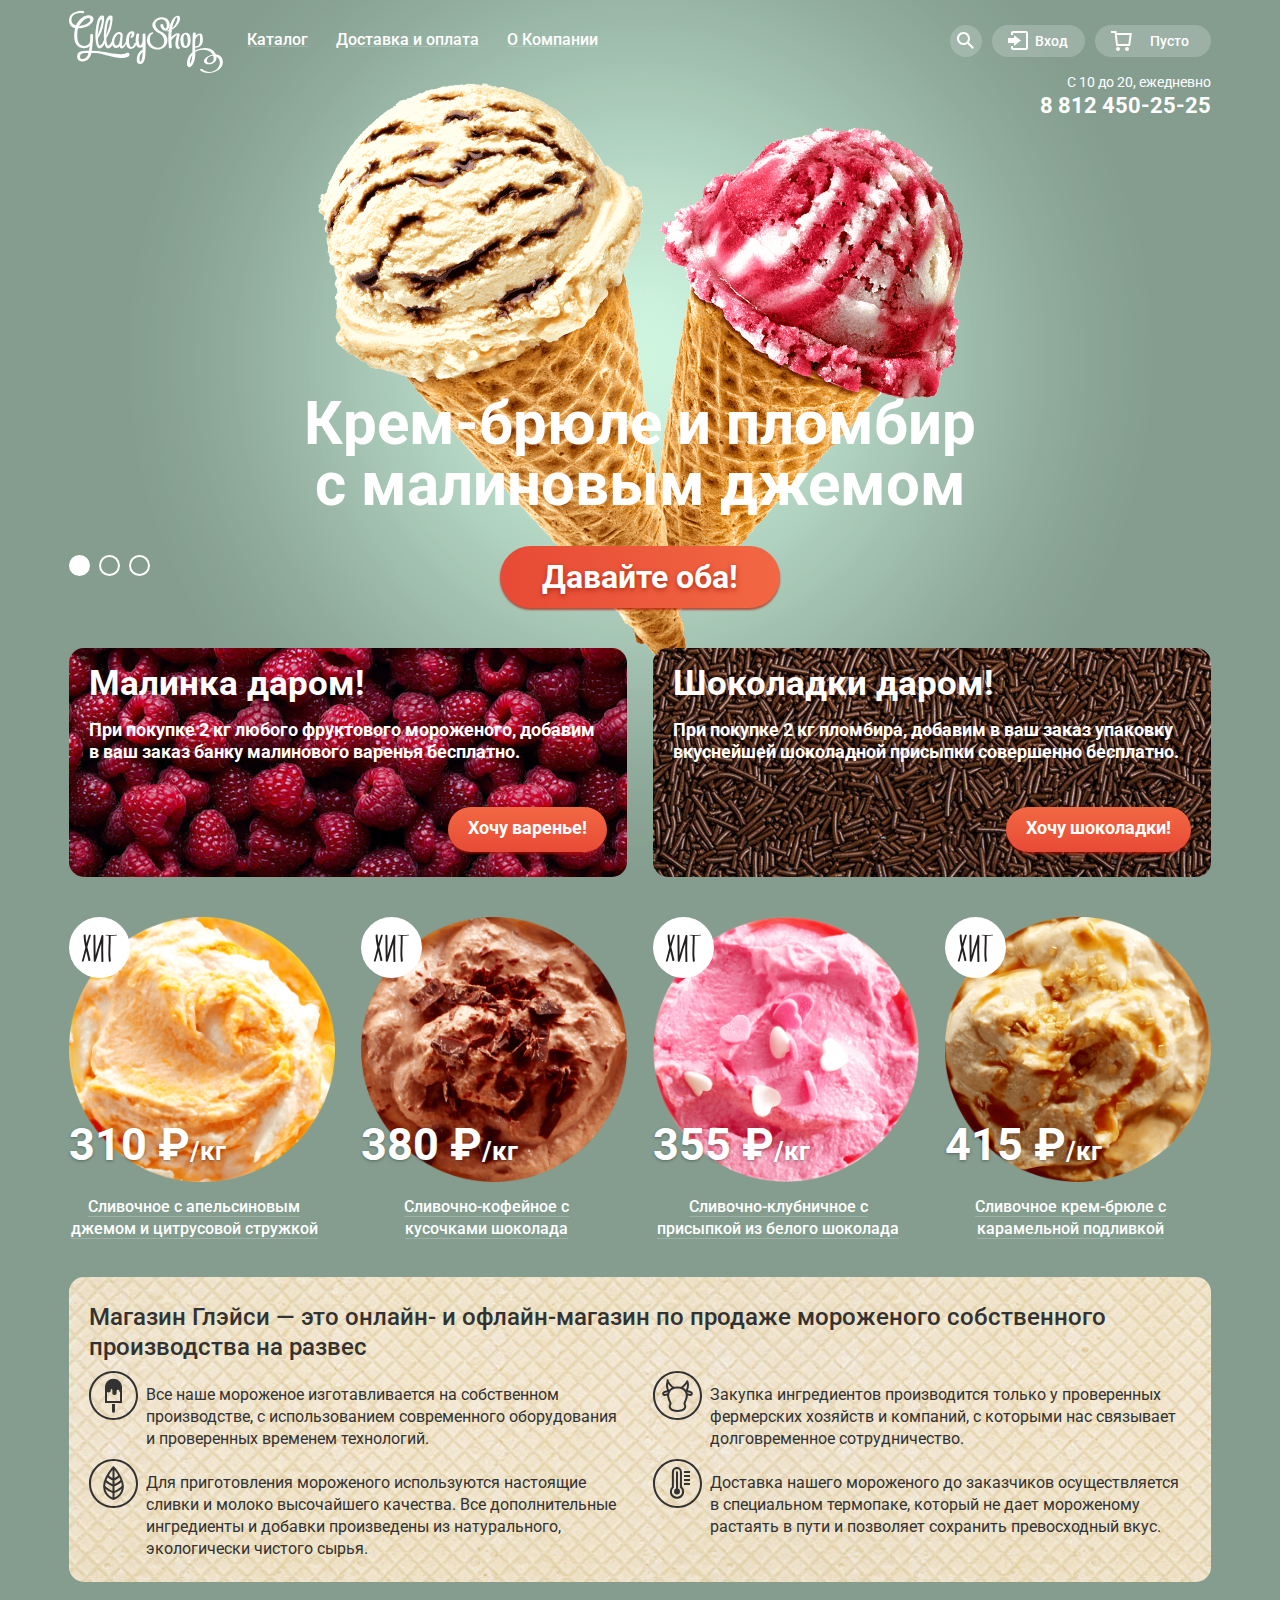
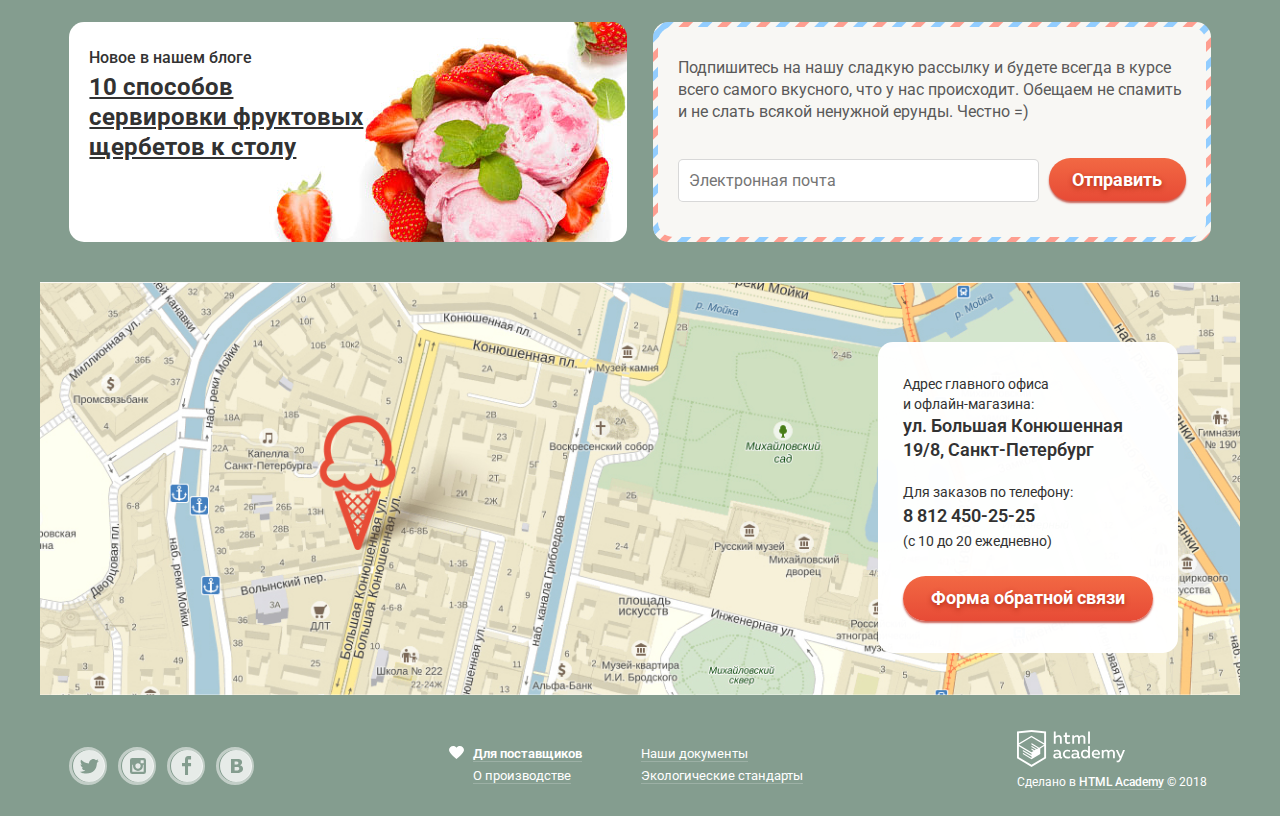
==== commit 3a6d0807: "добавил загрузку формы в отдельном окне при отсутствии JS" ====
--- a/index.html
+++ b/index.html
@@ -3,7 +3,6 @@
 <head>
   <meta charset="UTF-8">
   <title>Glaccy</title>
-<!--  <link href="https://fonts.googleapis.com/css?family=Roboto:400,500,700" rel="stylesheet">-->
   <link href="css/normalize.css" rel="stylesheet">
   <link rel="stylesheet" href="css/style.css">
   
@@ -265,7 +264,7 @@
     </div>
     <section class="main-map">
       <h2 class="visually-hidden">Как нас найти</h2>
-      <iframe class="google-map" src="https://www.google.com/maps/embed?pb=!1m18!1m12!1m3!1d1998.6036253002867!2d30.320858715769422!3d59.93871916905457!2m3!1f0!2f0!3f0!3m2!1i1024!2i768!4f13.1!3m3!1m2!1s0x4696310fca145cc1%3A0x42b32648d8238007!2z0JHQvtC70YzRiNCw0Y8g0JrQvtC90Y7RiNC10L3QvdCw0Y8g0YPQuy4sIDE5LzgsINCh0LDQvdC60YIt0J_QtdGC0LXRgNCx0YPRgNCzLCDQoNC-0YHRgdC40Y8sIDE5MTE4Ng!5e0!3m2!1sru!2s!4v1548147365358" width="600" height="450" style="border:0" allowfullscreen></iframe>
+      <iframe class="google-map" src="https://www.google.com/maps/embed?pb=!1m18!1m12!1m3!1d1998.6151250715955!2d30.32160973602823!3d59.93852836086372!2m3!1f0!2f0!3f0!3m2!1i1024!2i768!4f13.1!3m3!1m2!1s0x4696310fca145cc1%3A0x42b32648d8238007!2z0JHQvtC70YzRiNCw0Y8g0JrQvtC90Y7RiNC10L3QvdCw0Y8g0YPQuy4sIDE5LzgsINCh0LDQvdC60YIt0J_QtdGC0LXRgNCx0YPRgNCzLCAxOTExODY!5e0!3m2!1sru!2sru!4v1548952639534" width="600" height="450" frameborder="0" style="border:0" allowfullscreen></iframe>
       <div class="img-map-wrapper">
         <img src="img/map-with-pin.jpg" alt="Карта, как добраться до магазина" width="1200" height="430">
       </div>
@@ -277,7 +276,7 @@
            Для заказов по телефону:<br>
            <span>8 812 450-25-25</span><br>
            (с 10 до 20 ежедневно)</p>
-        <button type="button" class="contact-us-button button gllacy-button">Форма обратной связи</button>
+        <a href="contactUsForm.html" class="contact-us-button button">Форма обратной связи</a>
       </div>
     </section>
     <div class="wrapper">
--- a/css/style.css
+++ b/css/style.css
@@ -1310,6 +1310,12 @@
   margin: 0;
   margin-top: 25px;
   width: 100%;
+  text-decoration: none;
+  text-align: center;
+  line-height: 24px;
+  padding: 10px 0;
+  -webkit-box-sizing: border-box;
+  box-sizing: border-box;
 }
 /*конец карты*/
 
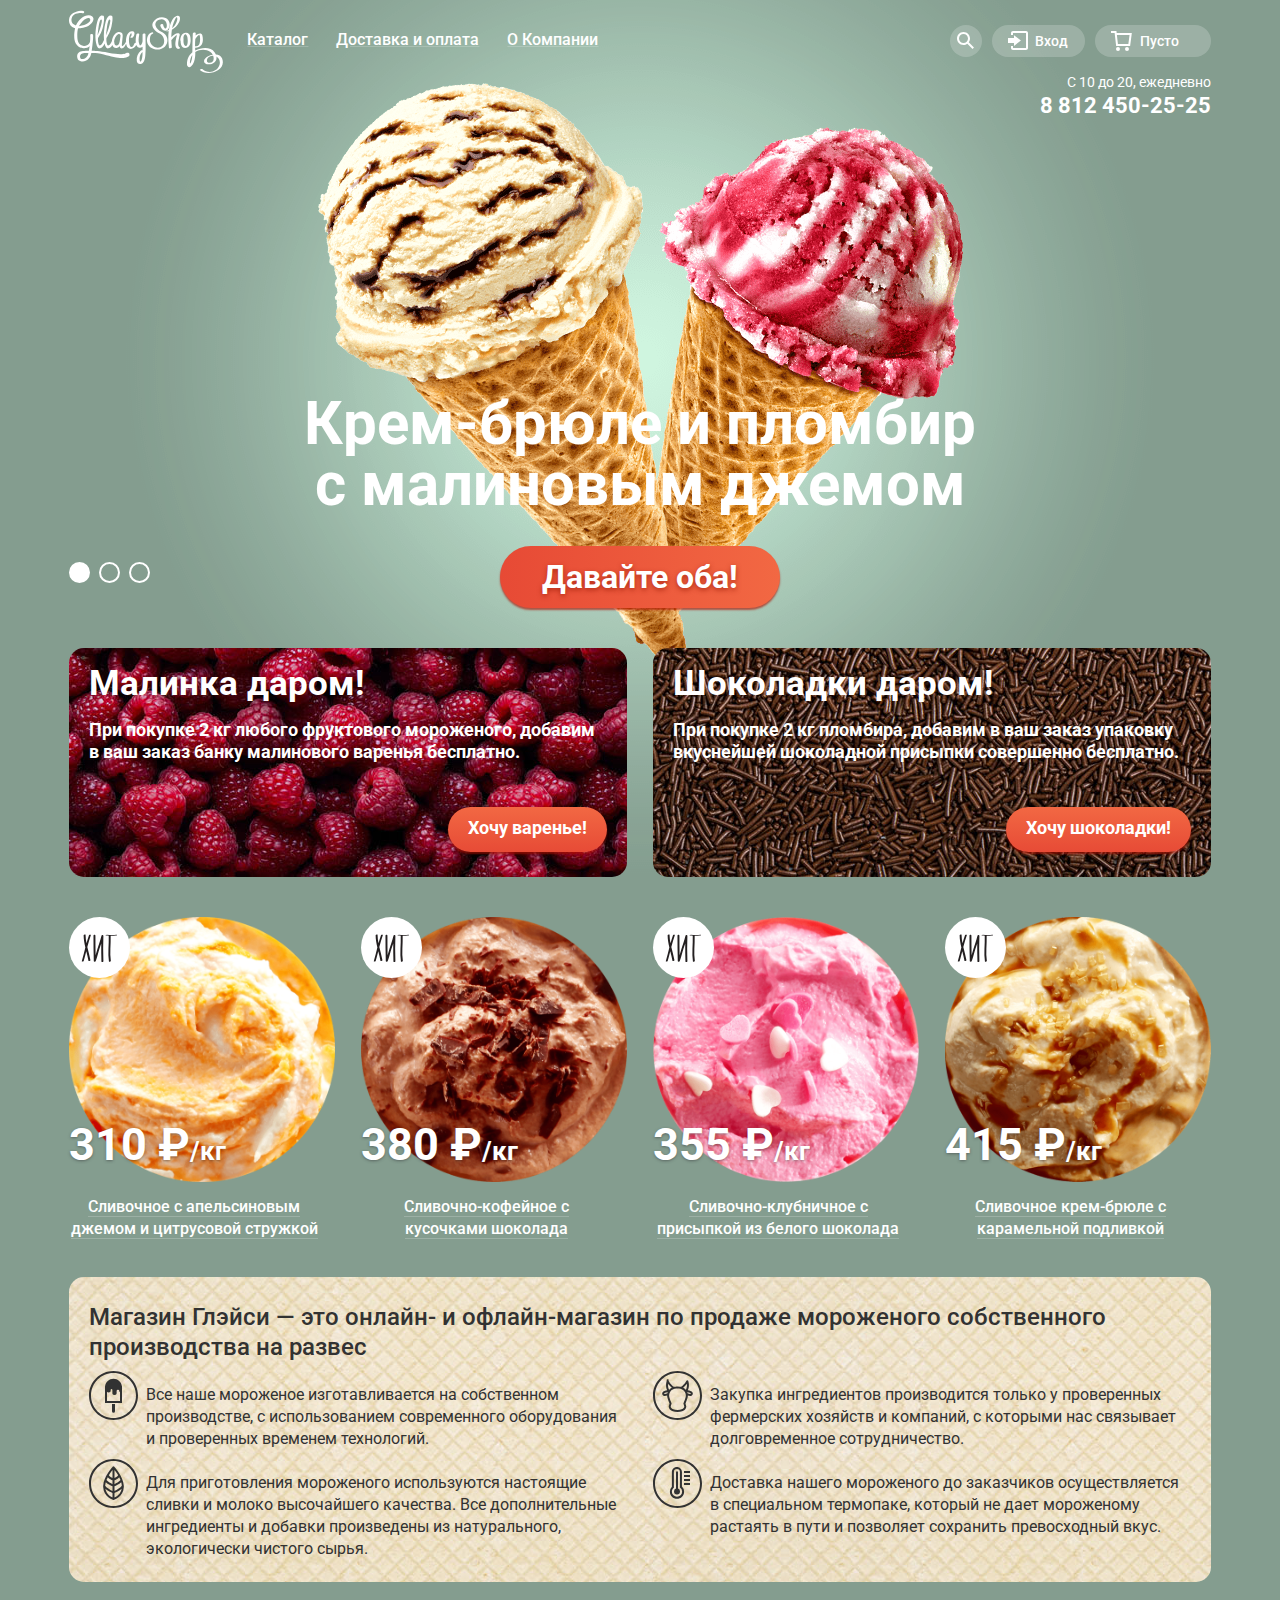
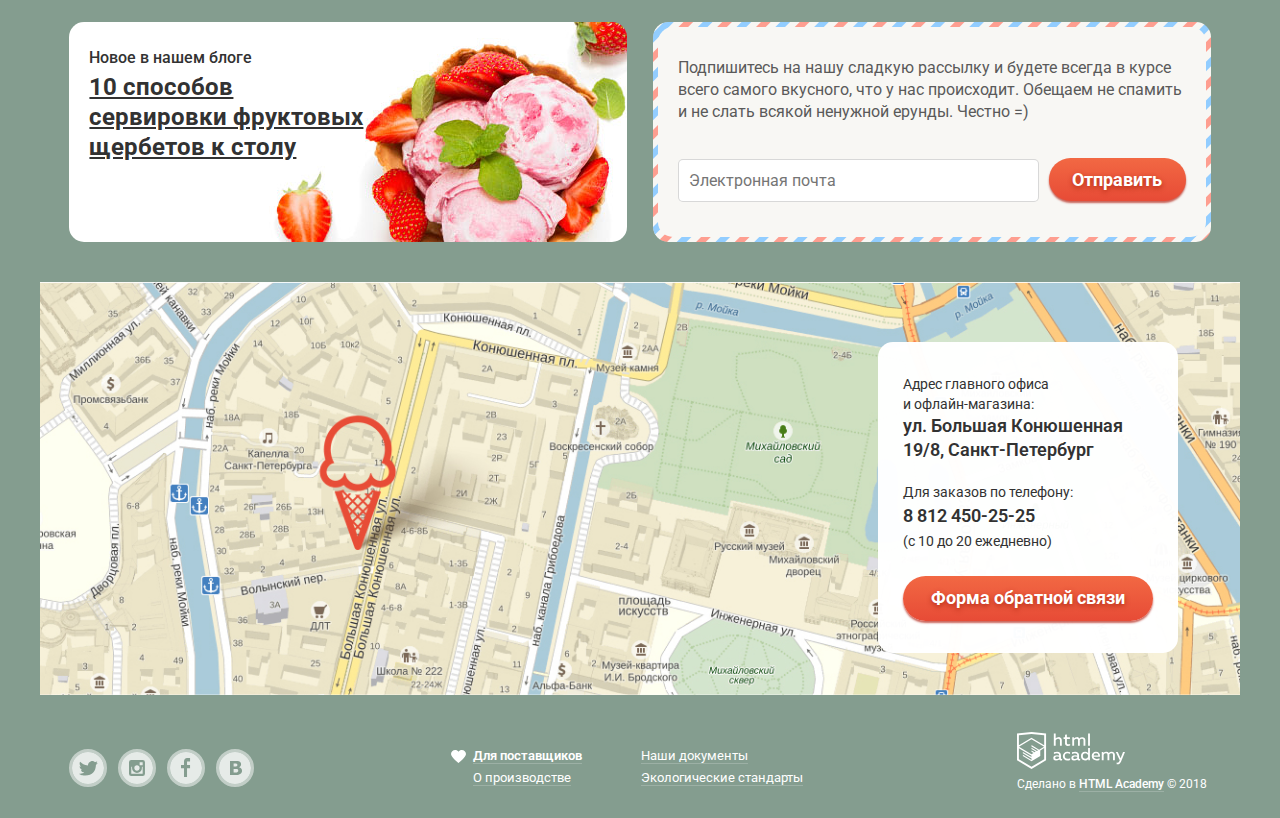
==== commit 8da66129: "fix" ====
--- a/index.html
+++ b/index.html
@@ -43,9 +43,9 @@
                </svg>
              </button>
              <div class="search-wrapper display-hidden">
-               <form action="search" method="get" class="search-form">
+               <form action="https://echo.htmlacademy.ru" method="post" class="search-form">
                  <label for="search-area" class="visually-hidden">Что ищем?</label>
-                 <input type="text" id="search-area" placeholder="Что ищем?">
+                 <input type="text" id="search-area" placeholder="Что ищем?" name="user-search">
                  <button type="submit" class="visually-hidden" aria-label="Найти"></button>
                </form>
              </div>
--- a/css/style.css
+++ b/css/style.css
@@ -63,7 +63,7 @@
   60%,
   80% {
     -webkit-transform: translateX(10px);
-    transform: translateX(10px)
+    transform: translateX(10px);
   }
   
   0, 100% {
@@ -87,7 +87,7 @@
   60%,
   80% {
     -webkit-transform: translateX(10px);
-    transform: translateX(10px)
+    transform: translateX(10px);
   }
   
   0, 100% {
@@ -556,9 +556,8 @@
 .main-navigation-button-cart {
   min-width: 116px;
   background-color: rgba(255,255,255,0.2);
-  padding-left: 16px;
   border-radius: 16px;
-  padding-left: 40px;
+  padding-left: 20px;
 }
 
 .main-navigation-button-cart svg {
@@ -743,6 +742,7 @@
   line-height: 24px;
   font-weight: 700;
   margin-top: 0;
+  color: inherit;
 }
 
 /*слайдер*/
@@ -765,26 +765,19 @@
 }
 
 .slider {
-/*  clear: both;*/
   position: relative;
-  min-height: 483px;
+  min-height: 490px;
 }
 
 .slide {
-  display: -webkit-box;
-  display: -ms-flexbox;
-  display: flex;
-  -webkit-box-orient: vertical;
-  -webkit-box-direction: normal;
-  -ms-flex-direction: column;
-  flex-direction: column;
+  display: none;
   position: absolute;
   min-height: 490px;
-  opacity: 0;
+  left: 0;
+  right: 0;
 } 
 
 .slide p {
-/*  display: inline-block;*/
   font-weight: 700;
   font-size: 60px;
   line-height: 60.35px;
@@ -796,7 +789,6 @@
 }
 
 .slide-button {
-/*  display: block;*/
   margin: 31px auto 0;
   border: none;
   border-radius: 32px;
@@ -814,14 +806,20 @@
 }
 
 .slide-show {
-  opacity: 1;
-  position: static;
+  display: -webkit-box;
+  display: -ms-flexbox;
+  display: flex;
+  -webkit-box-orient: vertical;
+  -webkit-box-direction: normal;
+  -ms-flex-direction: column;
+  flex-direction: column;
 }
 
 .slider-controls {
   position: absolute;
   bottom: 32px;
   left: 0;
+  bottom: 25px;
   height: 21px;
   z-index: 100;
 }
@@ -1243,7 +1241,8 @@
 /*карта*/
 .main-map {
   position: relative;
-  margin-bottom: 47px;
+  margin-bottom: 12px;
+  min-height: 450px;
 }
 
 .main-map img {
@@ -1342,7 +1341,8 @@
 }
 
 .main-footer-social li {
-  margin-right: 11px;  
+  margin-right: 11px;
+  position: relative;
 }
 
 .main-footer-social li:last-child {
@@ -1376,8 +1376,8 @@
   width: 15px;
   height: 13px;
   position: absolute;
-  top: 0;
-  left: -24px;
+  top: 2px;
+  left: -22px;
 }
 
 .main-footer-link li a {
@@ -1403,11 +1403,13 @@
   height: 38px;
   border: 3px solid rgba(255, 255, 255, 0.5);
   border-radius: 50%;
-  padding-left: 0.5px;
 }
 
 .main-footer-social svg {
+  position: absolute;
   opacity: 0.8;
+  top: 3px;
+  left: 3px;
 }
 
 .main-footer-social a:hover,
